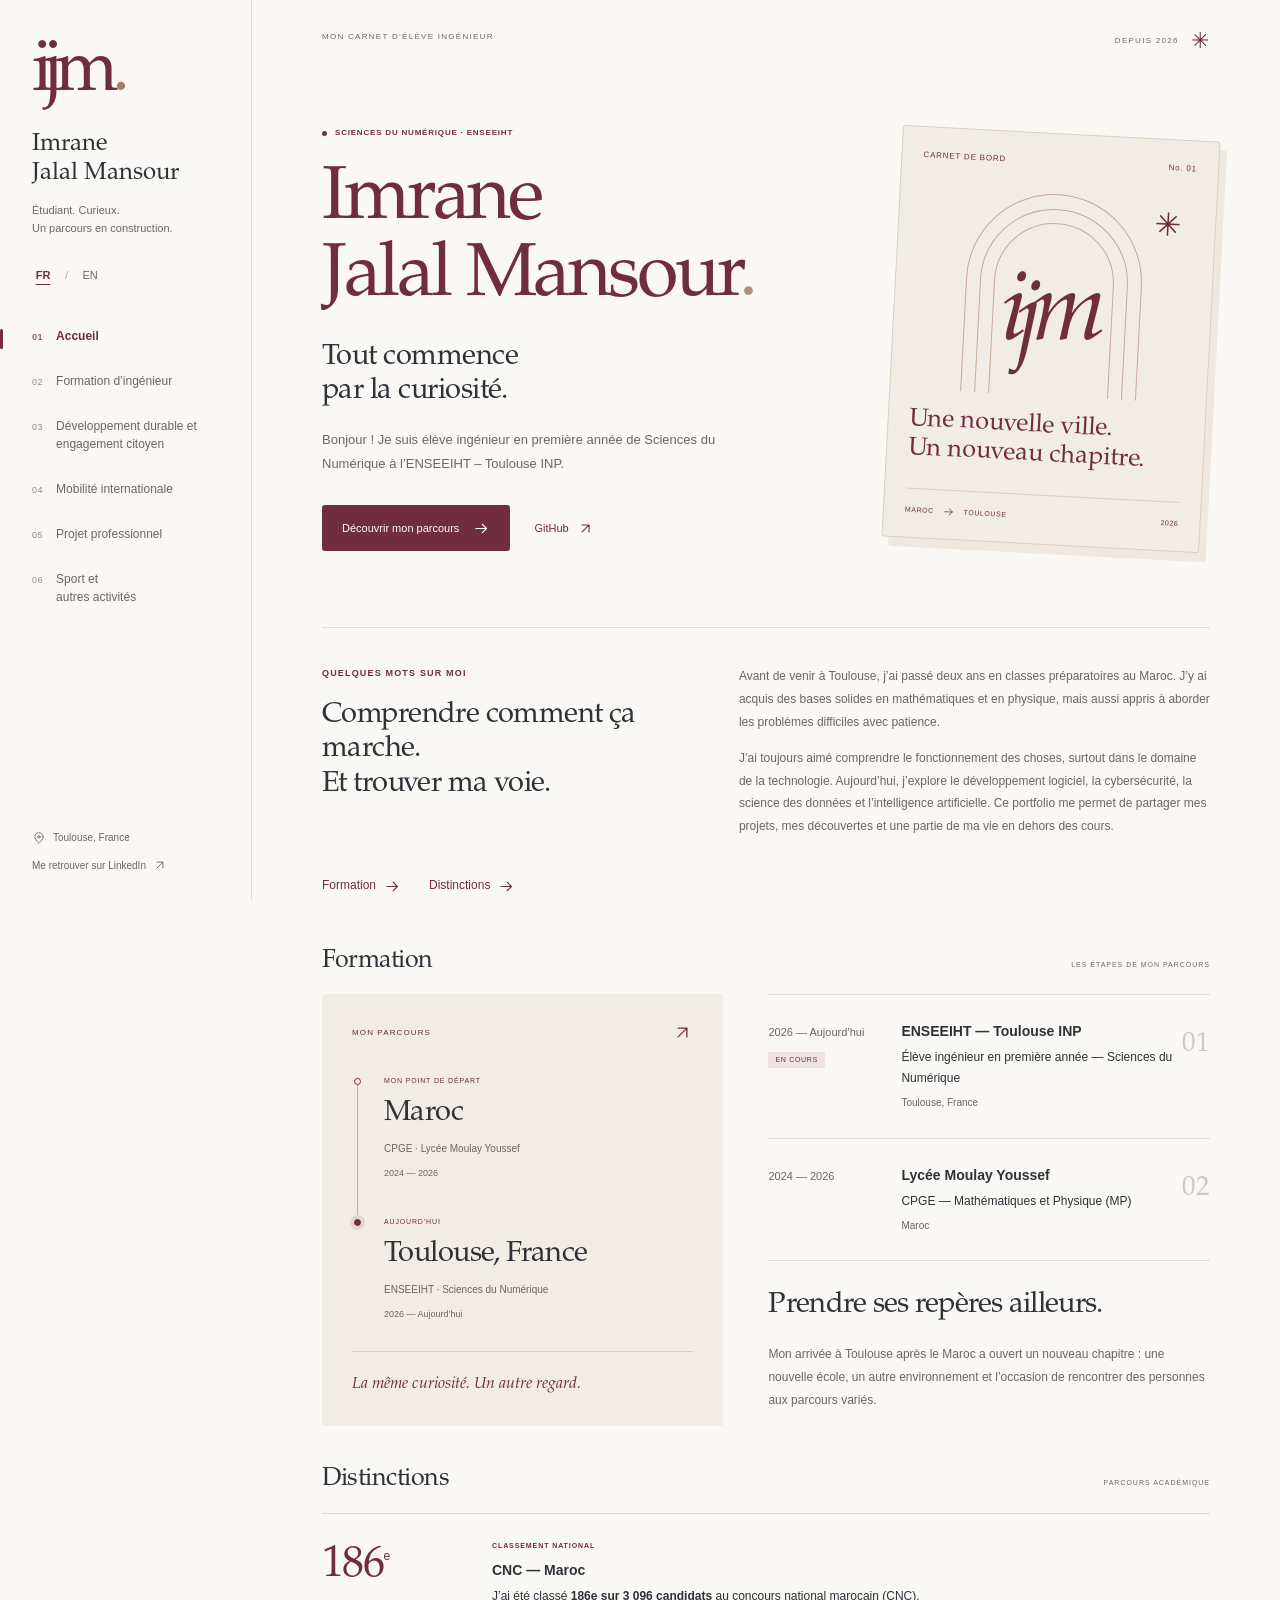
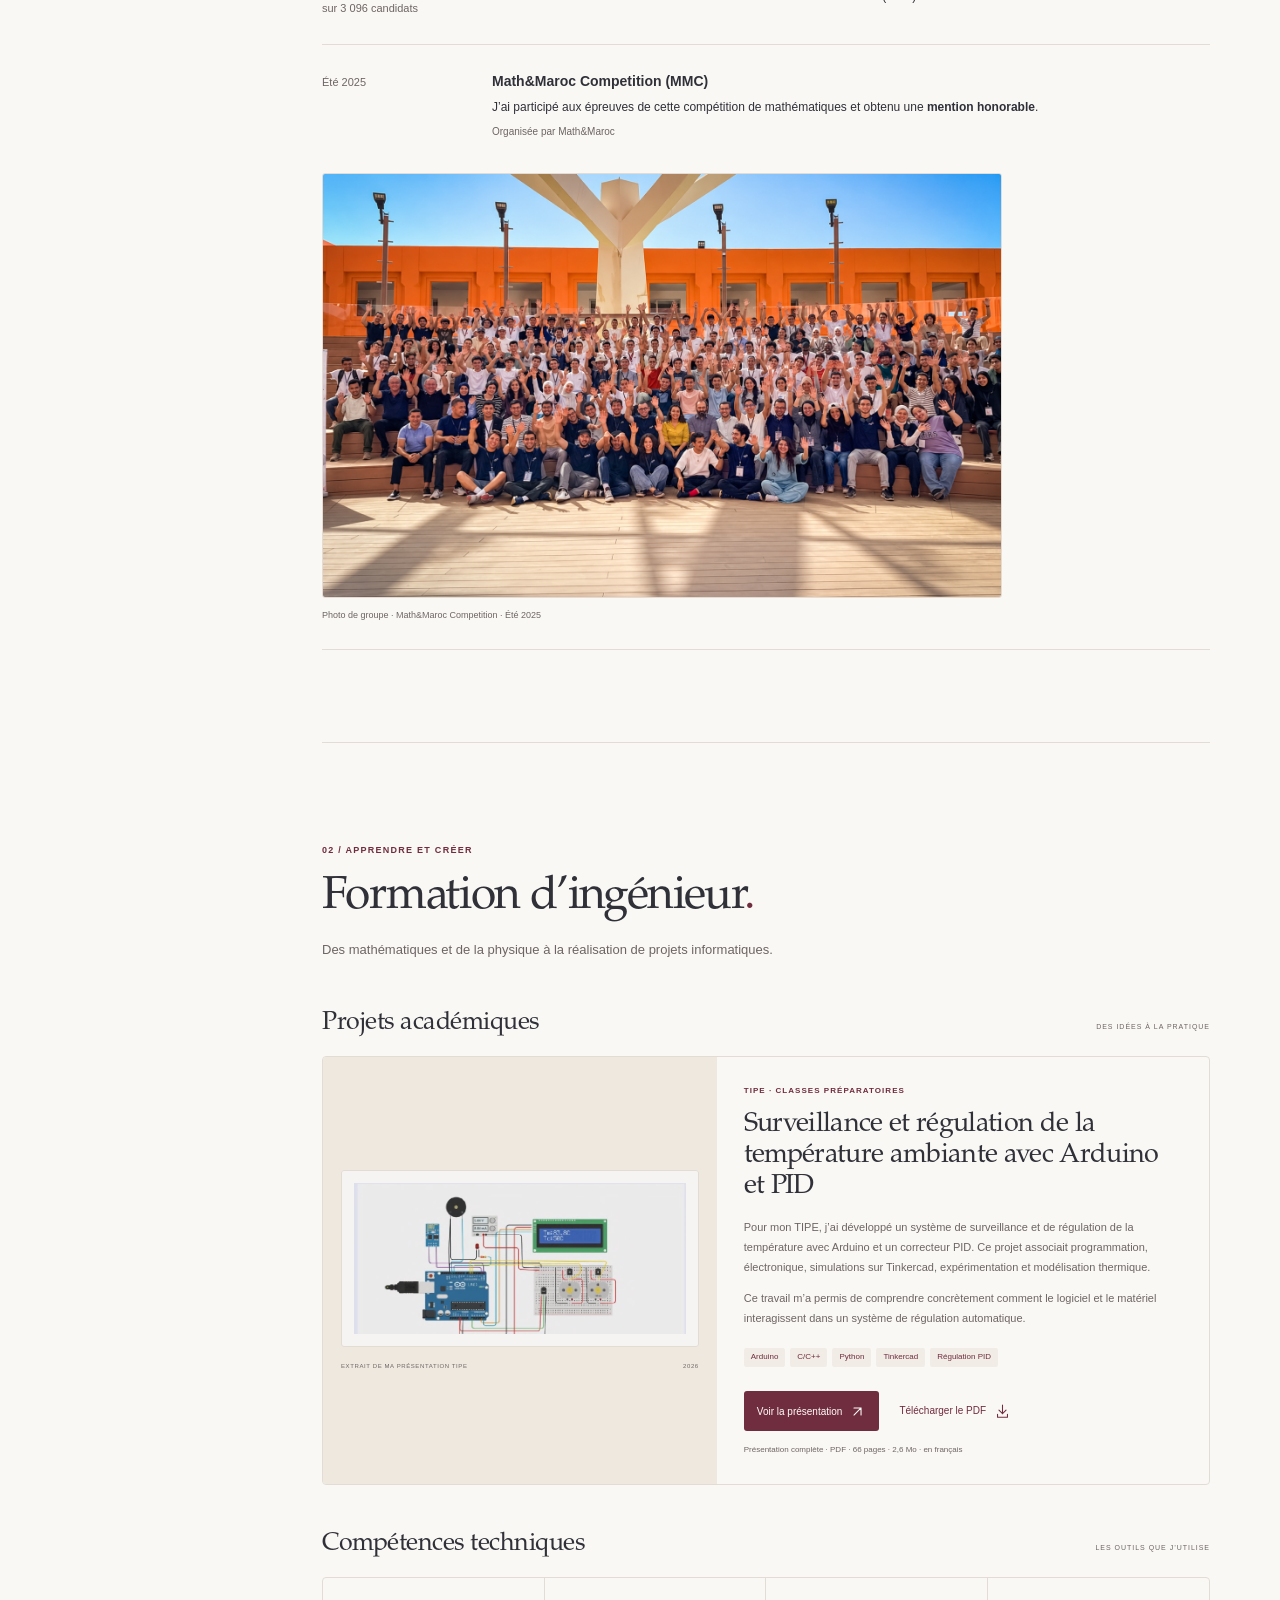
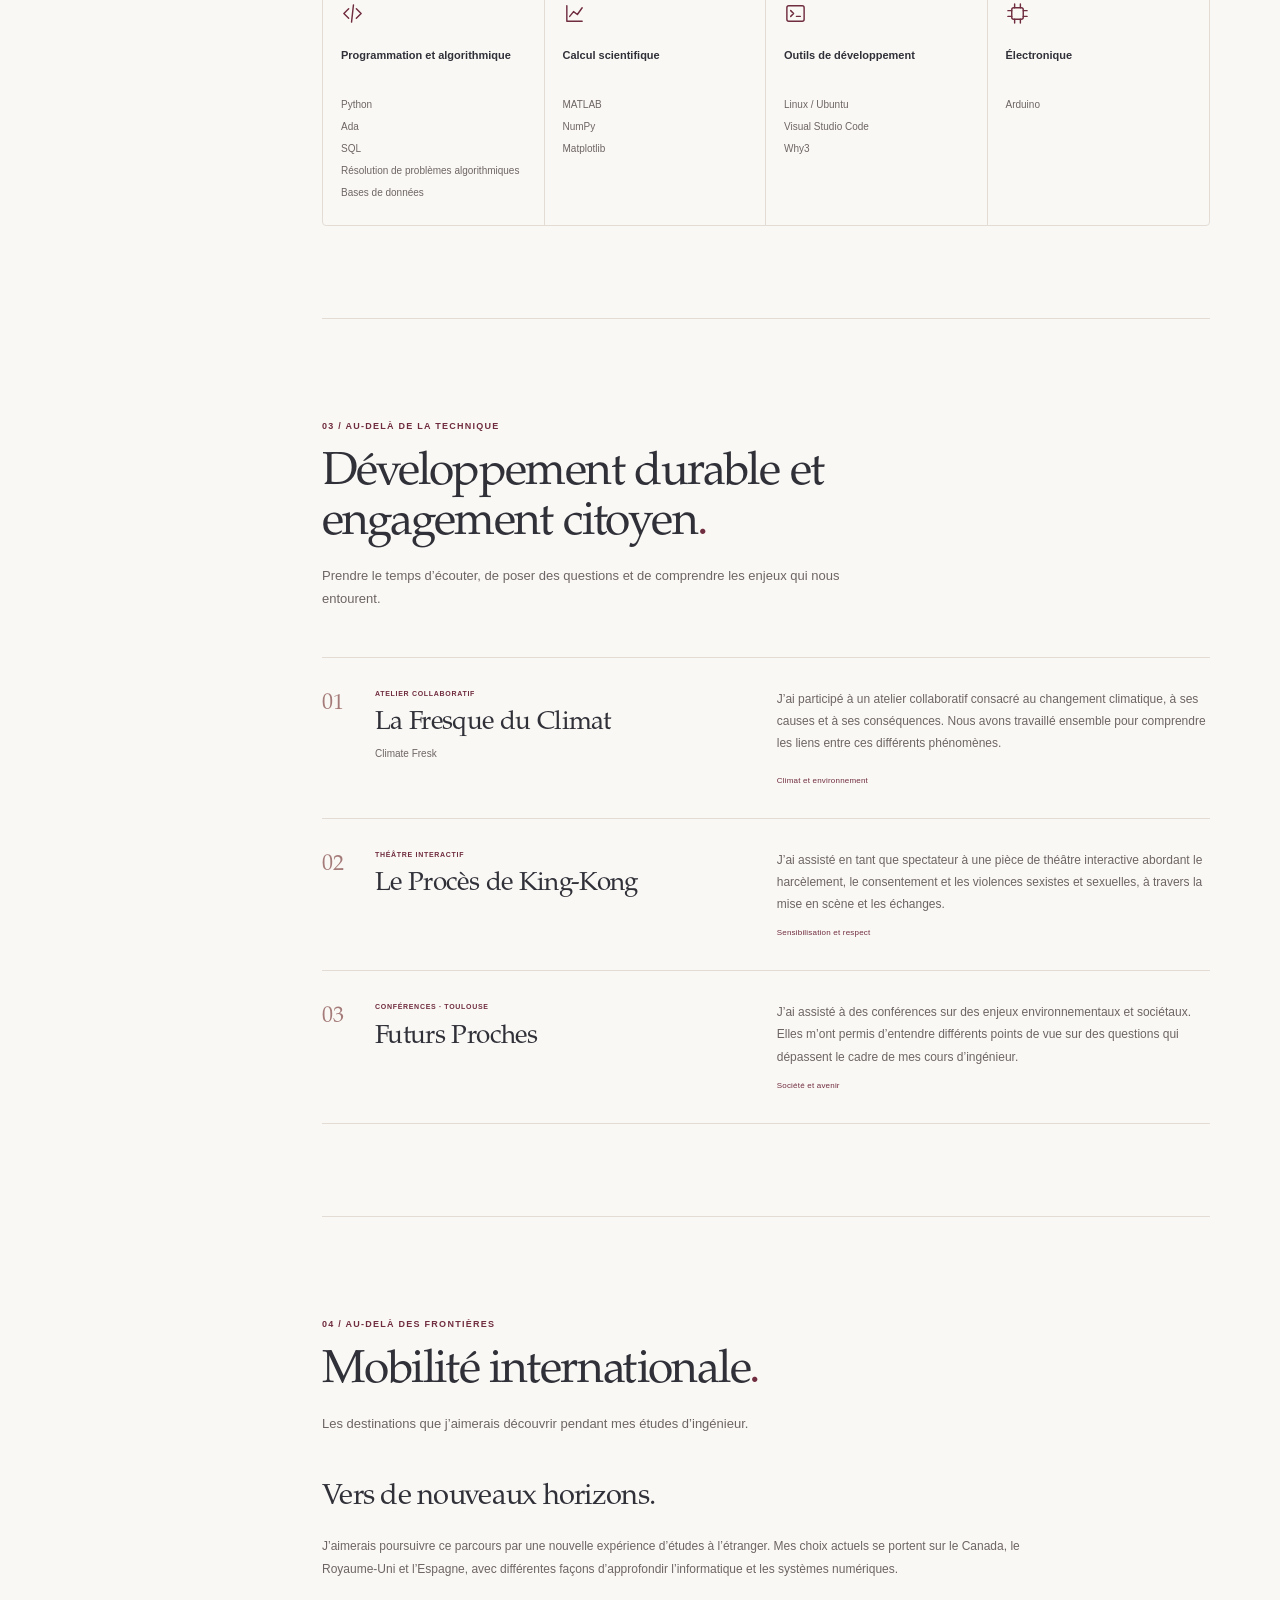
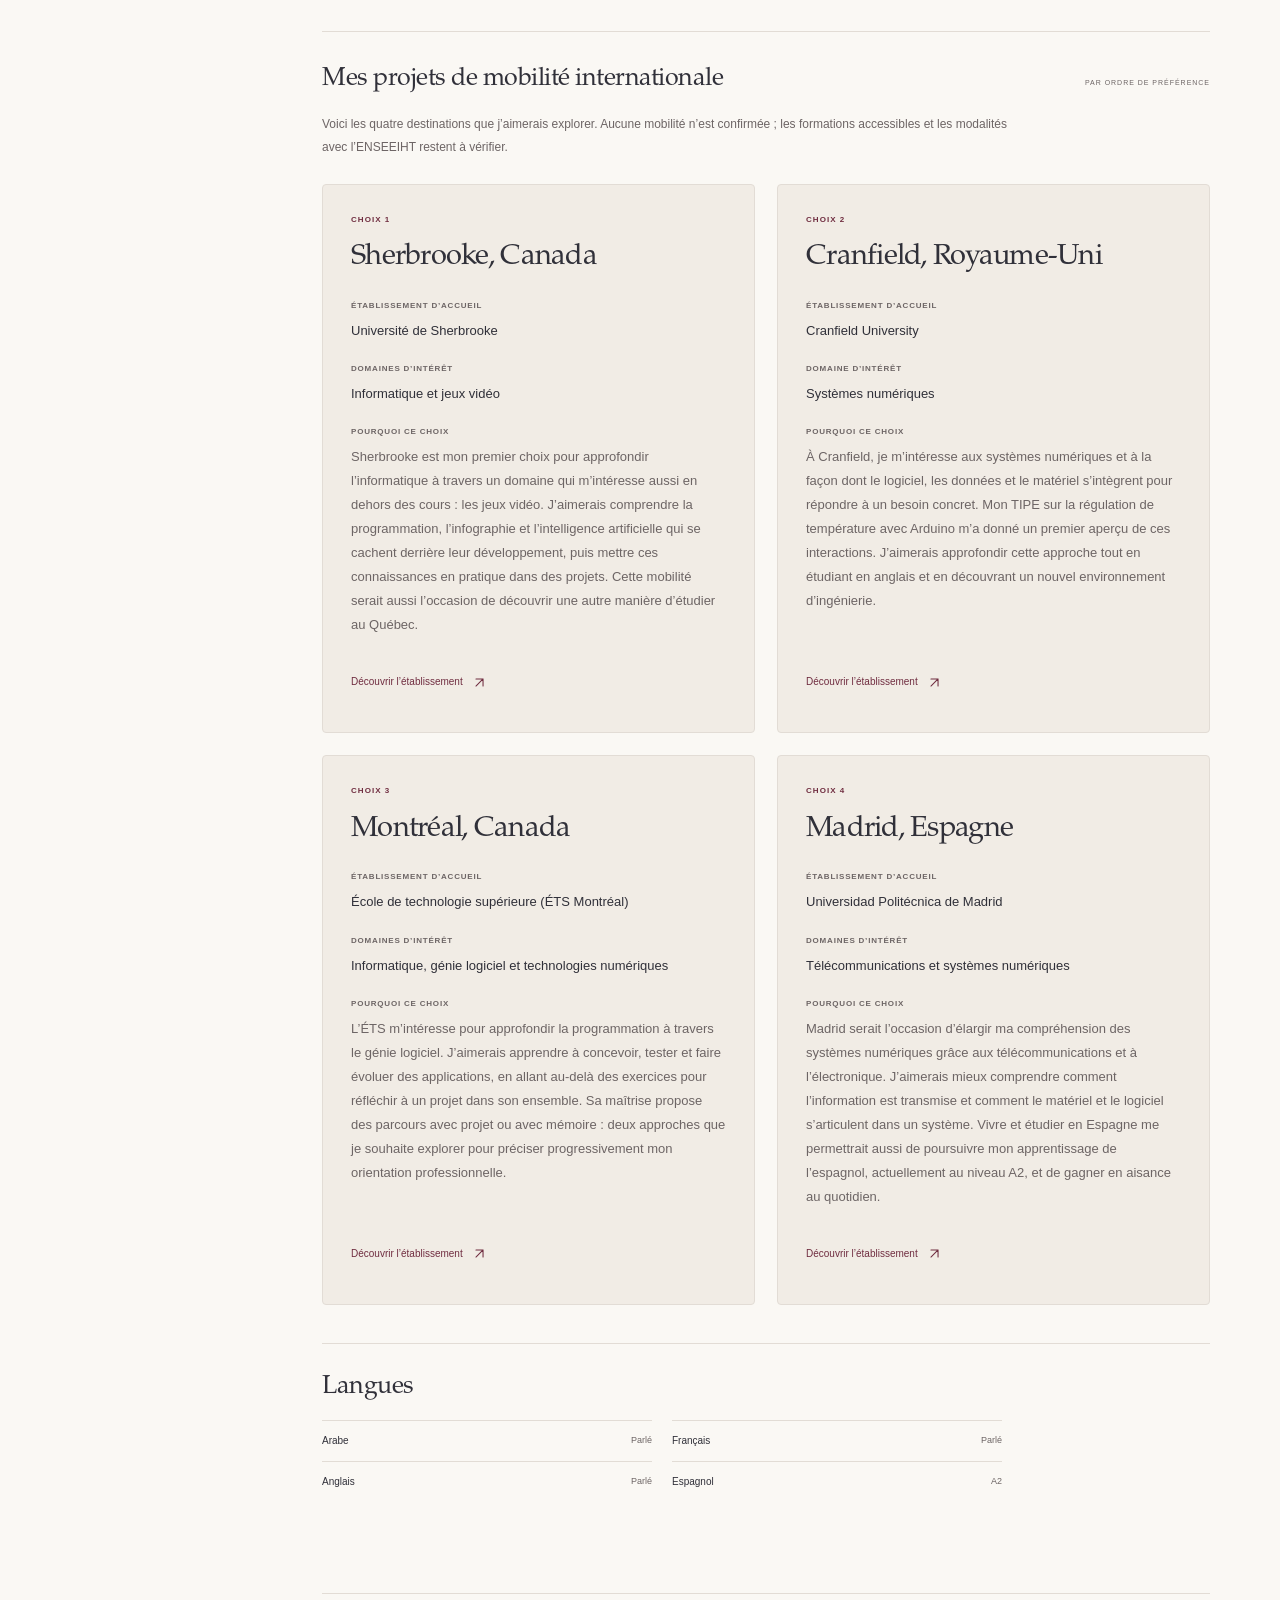
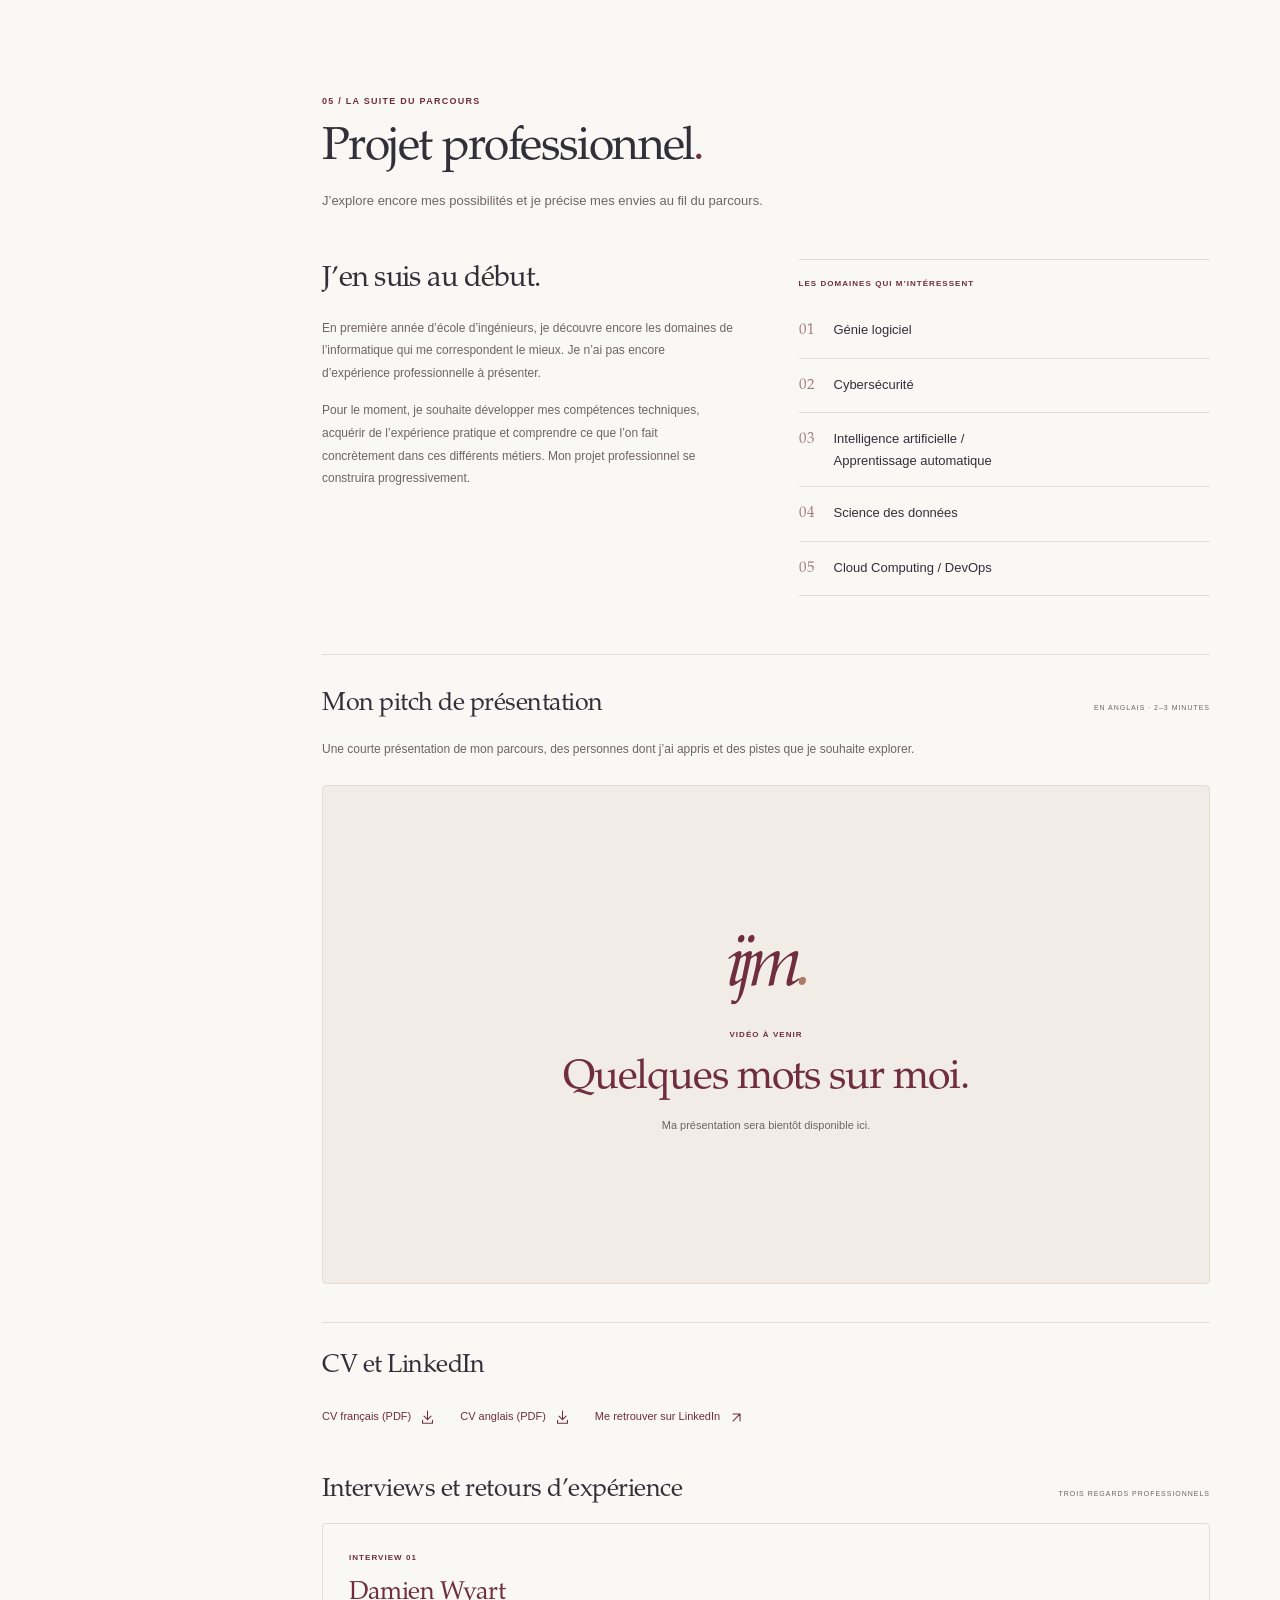
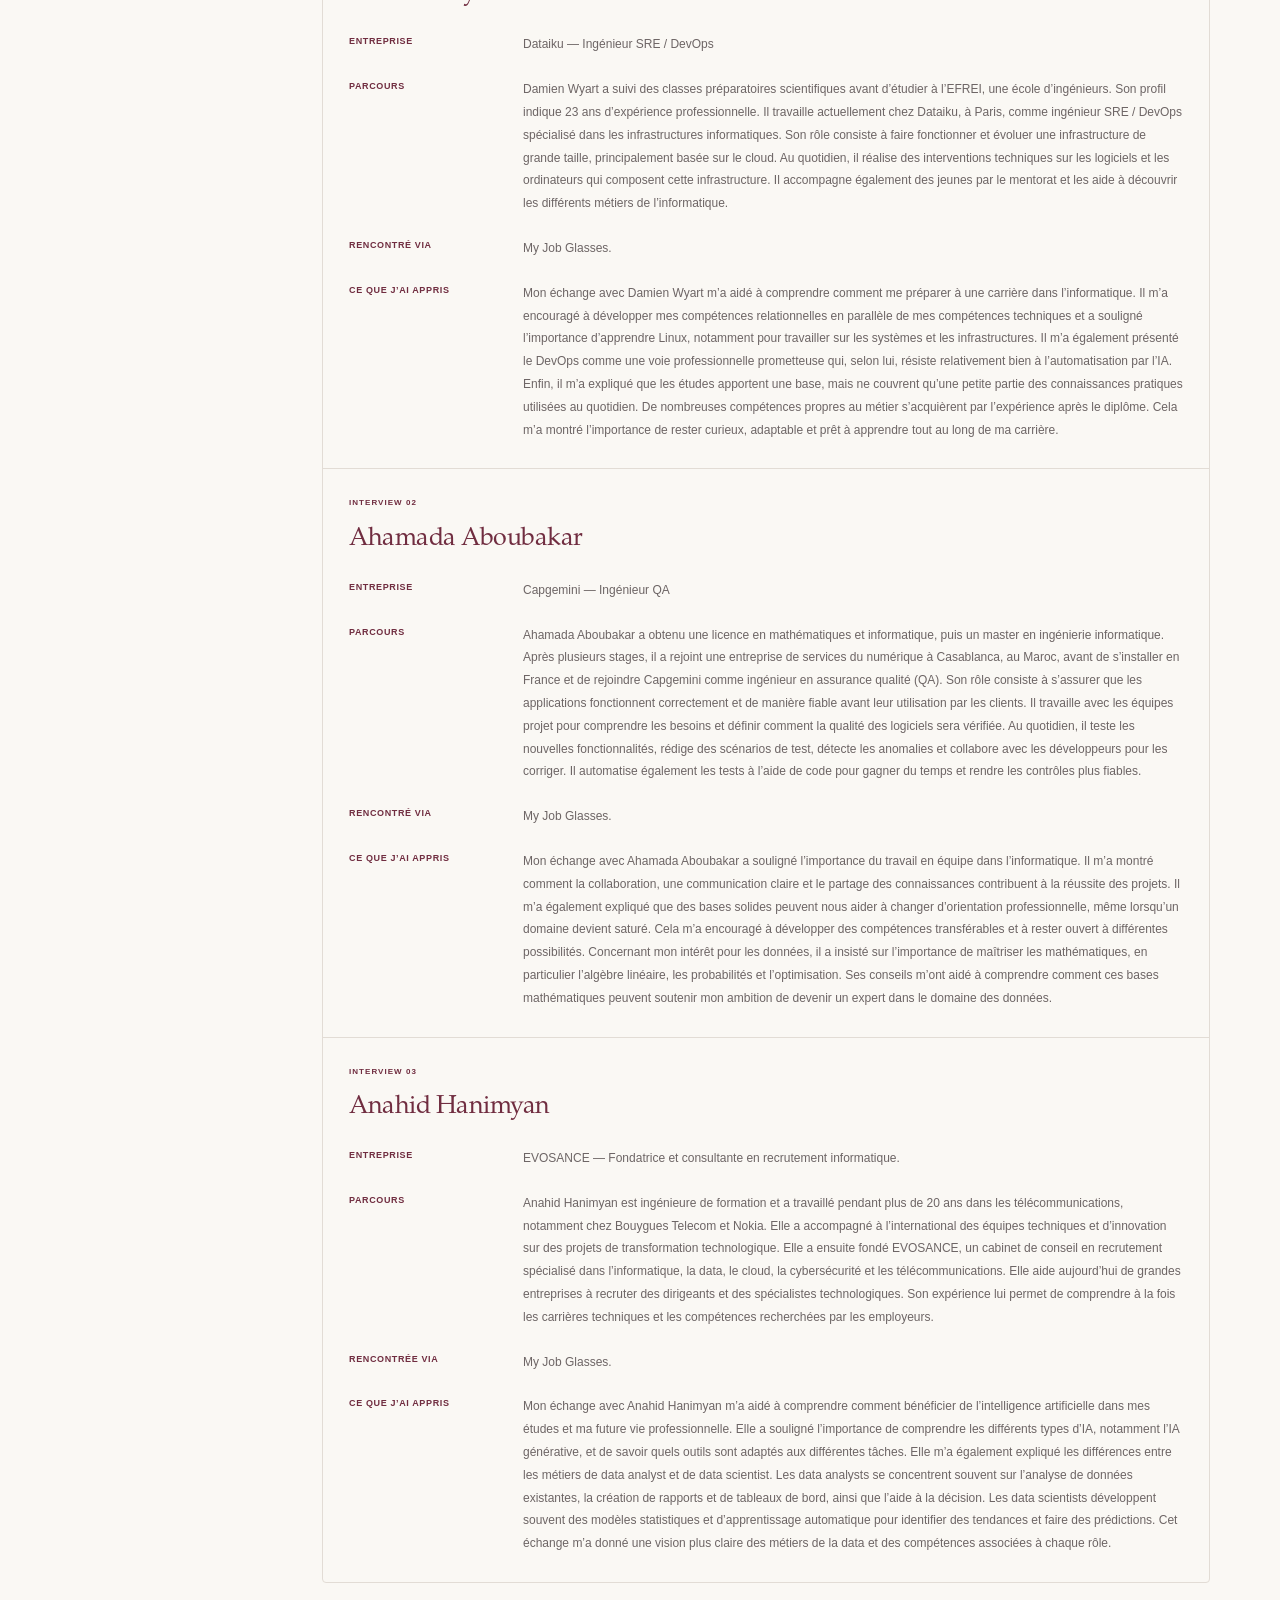
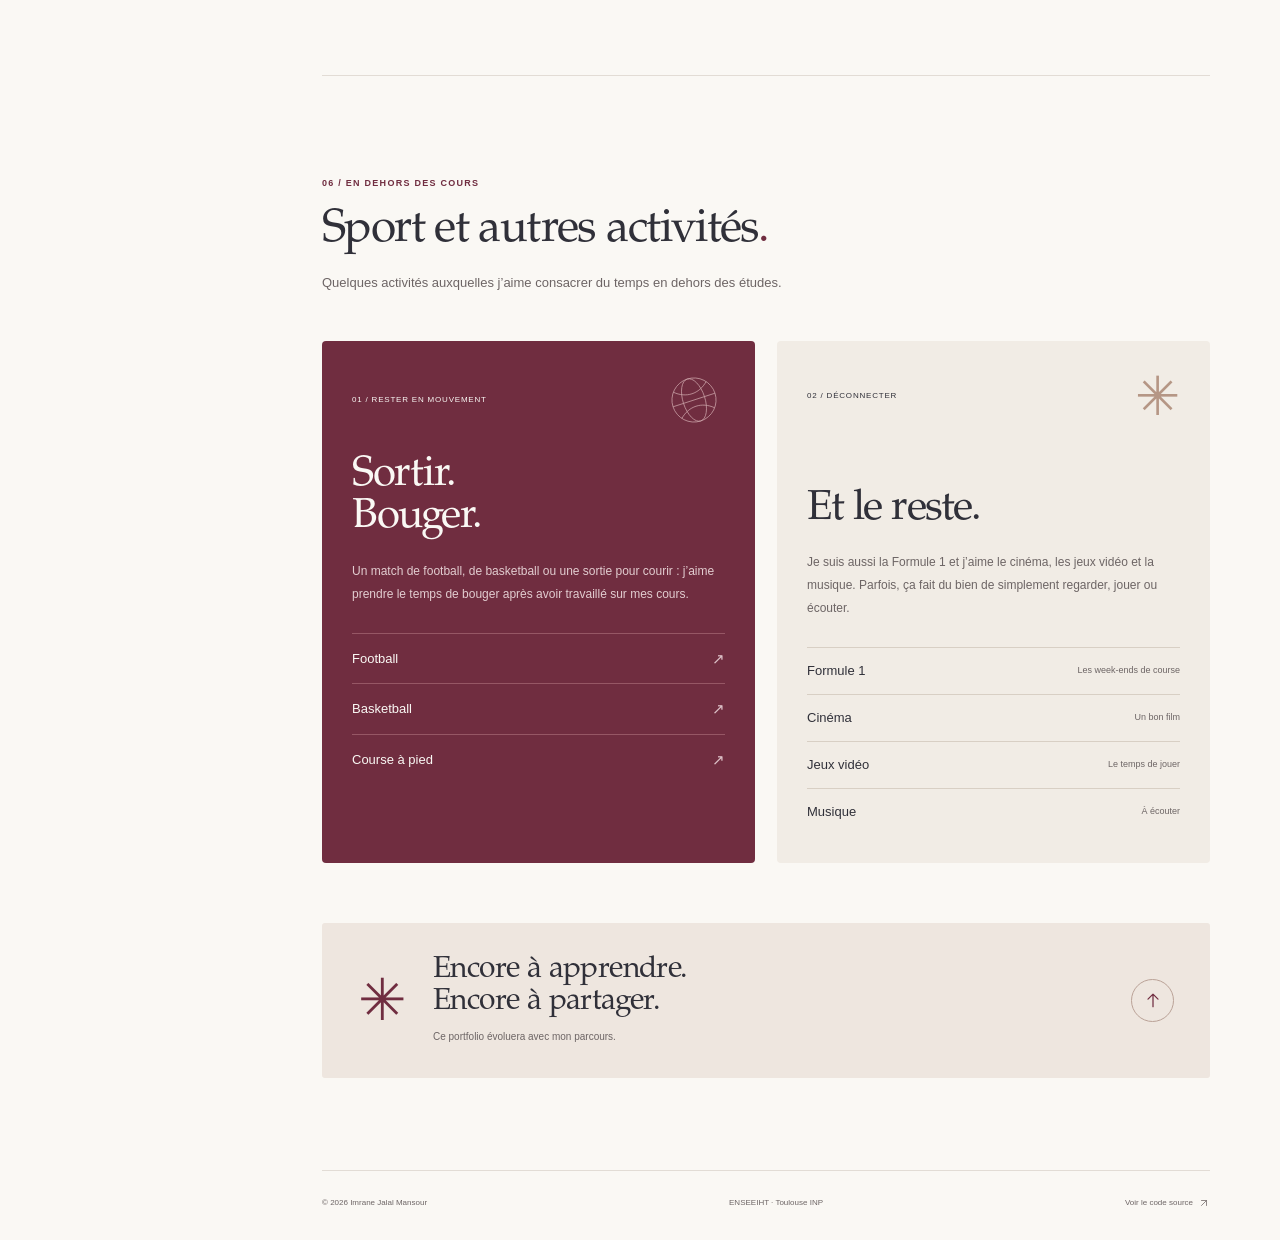
==== fr/index.html @ 7b220066 "Add Anahid Hanimyan interview and AI/data career takeaways" ====
<!doctype html>
<html lang="fr">
<head>
  <meta charset="utf-8">
  <meta name="viewport" content="width=device-width, initial-scale=1">
  <meta name="theme-color" content="#FAF8F4">
  <meta name="description" content="E-portfolio personnel d’Imrane Jalal Mansour, élève ingénieur en première année de Sciences du Numérique à l’ENSEEIHT – Toulouse INP. Projets, expériences et centres d’intérêt.">
  <meta property="og:type" content="website">
  <meta property="og:locale" content="fr_FR">
  <meta property="og:title" content="Imrane Jalal Mansour — Un parcours d’ingénieur">
  <meta property="og:description" content="Du Maroc à Toulouse. Mes projets, mes expériences et mes découvertes en Sciences du Numérique à l’ENSEEIHT.">
  <meta property="og:url" content="https://imranejalal.github.io/fr/">
  <meta property="og:image" content="https://imranejalal.github.io/assets/images/social-card.png">
  <meta property="og:image:alt" content="Imrane Jalal Mansour — Sciences du Numérique, ENSEEIHT – Toulouse INP">
  <meta name="twitter:card" content="summary_large_image">
  <link rel="canonical" href="https://imranejalal.github.io/fr/">
  <link rel="alternate" hreflang="en" href="https://imranejalal.github.io/">
  <link rel="alternate" hreflang="fr" href="https://imranejalal.github.io/fr/">
  <link rel="alternate" hreflang="x-default" href="https://imranejalal.github.io/">
  <link rel="icon" type="image/svg+xml" href="/assets/images/favicon.svg">
  <link rel="preload" href="/assets/fonts/editorial.woff" as="font" type="font/woff" crossorigin>
  <link rel="stylesheet" href="/assets/css/styles.css?v=20261028-damien">
  <script defer src="/assets/js/settings.js?v=20261027-pitch"></script>
  <script defer src="/assets/js/main.js?v=20261028-organization"></script>
  <title>Imrane Jalal Mansour — Un parcours d’ingénieur</title>
</head>
<body>
  <a class="skip-link" href="#main">Aller au contenu</a>
  <svg class="icon-library" xmlns="http://www.w3.org/2000/svg" aria-hidden="true">
    <symbol id="icon-arrow" viewBox="0 0 24 24"><path d="M4 12h15M13 6l6 6-6 6"/></symbol>
    <symbol id="icon-external" viewBox="0 0 24 24"><path d="M7 17 17 7M7 7h10v10"/></symbol>
    <symbol id="icon-download" viewBox="0 0 24 24"><path d="M12 3v12m-5-5 5 5 5-5M5 16v4h14v-4"/></symbol>
    <symbol id="icon-code" viewBox="0 0 24 24"><path d="m8 7-5 5 5 5m8-10 5 5-5 5m-3-14-2 18"/></symbol>
    <symbol id="icon-chart" viewBox="0 0 24 24"><path d="M4 4v16h16M7 15l4-5 4 3 5-7"/></symbol>
    <symbol id="icon-terminal" viewBox="0 0 24 24"><rect x="3" y="4" width="18" height="16" rx="2"/><path d="m7 9 3 3-3 3m6 0h4"/></symbol>
    <symbol id="icon-chip" viewBox="0 0 24 24"><rect x="6" y="6" width="12" height="12" rx="2"/><path d="M9 2v4m6-4v4M9 18v4m6-4v4M2 9h4m-4 6h4M18 9h4m-4 6h4"/></symbol>
    <symbol id="icon-location" viewBox="0 0 24 24"><path d="M19 10c0 5-7 11-7 11S5 15 5 10a7 7 0 1 1 14 0Z"/><circle cx="12" cy="10" r="2"/></symbol>
    <symbol id="icon-github" viewBox="0 0 24 24"><path d="M9 19c-4 1-4-2-6-2m12 5v-4a3.5 3.5 0 0 0-1-2.7c3.3-.4 6.7-1.6 6.7-7.3A5.7 5.7 0 0 0 19.2 4a5.3 5.3 0 0 0-.1-4S17.8-.4 15 1.5a14 14 0 0 0-7 0C5.2-.4 3.9 0 3.9 0a5.3 5.3 0 0 0-.1 4 5.7 5.7 0 0 0-1.5 4c0 5.7 3.4 6.9 6.7 7.3A3.5 3.5 0 0 0 8 18v4" transform="translate(1 2) scale(.9)"/></symbol>
  </svg>

  <header class="mobile-header">
    <a class="mobile-brand" href="#welcome" aria-label="Imrane Jalal Mansour, accueil">ijm<span>.</span></a>
    <span class="mobile-caption">UN PARCOURS D’INGÉNIEUR</span>
    <div class="language-switch" role="group" aria-label="Langue"><a href="/fr/" lang="fr" hreflang="fr" data-language="fr" aria-label="Français" aria-current="page">FR</a><span aria-hidden="true">/</span><a href="/" lang="en" hreflang="en" data-language="en" aria-label="English">EN</a></div>
    <button class="menu-toggle" type="button" aria-controls="site-menu" aria-expanded="false" hidden><span class="menu-label">Menu</span><span class="menu-lines" aria-hidden="true"></span></button>
  </header>
  <div class="menu-backdrop" hidden></div>

  <aside class="sidebar" id="site-menu" aria-label="Navigation du portfolio">
    <a class="brand" href="#welcome" aria-label="Imrane Jalal Mansour, accueil">ijm<span>.</span></a>
    <p class="sidebar-name">Imrane<br>Jalal Mansour</p>
    <p class="sidebar-caption">Étudiant. Curieux.<br>Un parcours en construction.</p>
    <div class="language-switch" role="group" aria-label="Langue"><a href="/fr/" lang="fr" hreflang="fr" data-language="fr" aria-label="Français" aria-current="page">FR</a><span aria-hidden="true">/</span><a href="/" lang="en" hreflang="en" data-language="en" aria-label="English">EN</a></div>
    <nav aria-label="Navigation principale">
      <a href="#welcome" class="nav-link active" aria-current="location"><span class="nav-number">01</span><span>Accueil</span></a>
      <a href="#engineering-courses" class="nav-link"><span class="nav-number">02</span><span>Formation d’ingénieur</span></a>
      <a href="#sustainability-civic-engagement" class="nav-link"><span class="nav-number">03</span><span>Développement durable et<br>engagement citoyen</span></a>
      <a href="#international-mobility" class="nav-link"><span class="nav-number">04</span><span>Mobilité internationale</span></a>
      <a href="#career-development" class="nav-link"><span class="nav-number">05</span><span>Projet professionnel</span></a>
      <a href="#sport-other-activities" class="nav-link"><span class="nav-number">06</span><span>Sport et<br>autres activités</span></a>
    </nav>
    <div class="sidebar-bottom">
      <span class="location"><svg class="icon" aria-hidden="true"><use href="#icon-location"/></svg>Toulouse, France</span>
      <a href="https://www.linkedin.com/in/imrane-jalal-mansour-01a728328/" target="_blank" rel="noopener noreferrer">Me retrouver sur LinkedIn<svg class="icon" aria-hidden="true"><use href="#icon-external"/></svg><span class="sr-only"> (s’ouvre dans un nouvel onglet)</span></a>
    </div>
  </aside>

  <main id="main" tabindex="-1">
    <section class="welcome section" id="welcome" aria-labelledby="welcome-title">
      <div class="topline"><span>MON CARNET D’ÉLÈVE INGÉNIEUR</span><span>DEPUIS 2026 <span class="tiny-star" aria-hidden="true">✳</span></span></div>
      <div class="hero">
        <div class="hero-copy">
          <p class="eyebrow"><span class="status-dot" aria-hidden="true"></span>SCIENCES DU NUMÉRIQUE · ENSEEIHT</p>
          <h1 id="welcome-title">Imrane<br>Jalal Mansour<span class="name-period">.</span></h1>
          <p class="hero-tagline">Tout commence <br>par la curiosité.</p>
          <p class="hero-intro">Bonjour ! Je suis élève ingénieur en première année de Sciences du Numérique à l’ENSEEIHT – Toulouse INP.</p>
          <div class="hero-actions"><a class="button button-primary" href="#education">Découvrir mon parcours<svg class="icon" aria-hidden="true"><use href="#icon-arrow"/></svg></a><a class="text-link" href="https://github.com/imranejalal" target="_blank" rel="noopener noreferrer">GitHub<svg class="icon" aria-hidden="true"><use href="#icon-external"/></svg><span class="sr-only"> (s’ouvre dans un nouvel onglet)</span></a></div>
        </div>
        <div class="journal-cover" aria-label="Du Maroc à Toulouse, un nouveau chapitre en école d’ingénieurs">
          <div class="cover-top"><span>CARNET DE BORD</span><span>No. 01</span></div>
          <div class="cover-art" aria-hidden="true"><div class="arch arch-one"></div><div class="arch arch-two"></div><div class="arch arch-three"></div><span class="cover-monogram">i<span>j</span>m</span><span class="cover-star">✳</span></div>
          <p class="cover-title">Une nouvelle ville. <br>Un nouveau chapitre.</p>
          <div class="cover-bottom"><span>MAROC <svg class="icon" aria-hidden="true"><use href="#icon-arrow"/></svg> TOULOUSE</span><span>2026</span></div>
        </div>
      </div>
      <div class="welcome-story">
        <div><p class="eyebrow">QUELQUES MOTS SUR MOI</p><h2>Comprendre comment ça marche.<br>Et trouver ma voie.</h2></div>
        <div class="story-copy"><p>Avant de venir à Toulouse, j’ai passé deux ans en classes préparatoires au Maroc. J’y ai acquis des bases solides en mathématiques et en physique, mais aussi appris à aborder les problèmes difficiles avec patience.</p><p>J’ai toujours aimé comprendre le fonctionnement des choses, surtout dans le domaine de la technologie. Aujourd’hui, j’explore le développement logiciel, la cybersécurité, la science des données et l’intelligence artificielle. Ce portfolio me permet de partager mes projets, mes découvertes et une partie de ma vie en dehors des cours.</p></div>
      </div>
      <nav class="welcome-chapters" aria-label="Dans cet accueil"><a class="text-link" href="#education">Formation<svg class="icon" aria-hidden="true"><use href="#icon-arrow"/></svg></a><a class="text-link" href="#academic-achievements">Distinctions<svg class="icon" aria-hidden="true"><use href="#icon-arrow"/></svg></a></nav>
      <div class="welcome-education" id="education" aria-labelledby="education-title">
      <div class="subsection-heading"><h3 id="education-title">Formation</h3><span>LES ÉTAPES DE MON PARCOURS</span></div>
      <div class="welcome-journey mobility-layout" id="my-journey" role="group" aria-label="Mon parcours, des classes préparatoires à l’école d’ingénieurs">
        <div class="journey-panel"><div class="journey-top"><span>MON PARCOURS</span><svg class="icon" aria-hidden="true"><use href="#icon-external"/></svg></div><div class="journey-stops"><div class="journey-stop"><span class="stop-dot" aria-hidden="true"></span><p class="stop-label">MON POINT DE DÉPART</p><h3>Maroc</h3><p>CPGE · Lycée Moulay Youssef</p><span>2024 — 2026</span></div><div class="journey-stop"><span class="stop-dot filled" aria-hidden="true"></span><p class="stop-label">AUJOURD’HUI</p><h3>Toulouse, France</h3><p>ENSEEIHT · Sciences du Numérique</p><span>2026 — Aujourd’hui</span></div></div><p class="journey-footnote">La même curiosité. Un autre regard.</p></div>
        <div class="welcome-education-detail">
      <div class="education-list">
        <article class="education-item"><div class="education-date">2026 — Aujourd’hui<span class="current-label">EN COURS</span></div><div><h4>ENSEEIHT — Toulouse INP</h4><p>Élève ingénieur en première année — Sciences du Numérique</p><span class="education-place">Toulouse, France</span></div><span class="education-mark" aria-hidden="true">01</span></article>
        <article class="education-item"><div class="education-date">2024 — 2026</div><div><h4>Lycée Moulay Youssef</h4><p>CPGE — Mathématiques et Physique (MP)</p><span class="education-place">Maroc</span></div><span class="education-mark" aria-hidden="true">02</span></article>
      </div>
        <div class="mobility-copy journey-reflection"><h3>Prendre ses repères ailleurs.</h3><p>Mon arrivée à Toulouse après le Maroc a ouvert un nouveau chapitre : une nouvelle école, un autre environnement et l’occasion de rencontrer des personnes aux parcours variés.</p></div>
        </div>
      </div>
      </div>
      <div class="welcome-achievements" id="academic-achievements" aria-labelledby="achievements-title">
        <div class="subsection-heading"><h3 id="achievements-title">Distinctions</h3><span>PARCOURS ACADÉMIQUE</span></div>
        <div class="education-list">
          <article class="education-item cnc-achievement">
            <div class="education-date"><span class="ranking-number">186<sup>e</sup></span><span>sur 3 096 candidats</span></div>
            <div><p class="eyebrow">CLASSEMENT NATIONAL</p><h4>CNC — Maroc</h4><p>J’ai été classé <strong>186e sur 3 096 candidats</strong> au concours national marocain (CNC).</p></div>
          </article>
          <div class="mmc-entry">
          <article class="education-item">
            <div class="education-date"><time datetime="2025">Été 2025</time></div>
            <div><h4>Math&amp;Maroc Competition (MMC)</h4><p>J’ai participé aux épreuves de cette compétition de mathématiques et obtenu une <strong>mention honorable</strong>.</p><span class="education-place">Organisée par Math&amp;Maroc</span></div>
          </article>
        <div class="competition-gallery" aria-label="Photo de groupe de la MMC">
          <figure class="competition-photo">
            <div class="competition-photo-frame">
              <img data-competition-photo="/assets/images/mmc/mmc%20groupe.png" alt="Photo de groupe à la Math&amp;Maroc Competition" width="1553" height="1013" loading="eager" decoding="async" hidden>
              <div class="competition-photo-placeholder"><span aria-hidden="true">01</span><p>Photo à venir</p></div>
            </div>
            <figcaption>Photo de groupe · Math&amp;Maroc Competition · Été 2025</figcaption>
          </figure>
        </div>
          </div>
        </div>
      </div>
    </section>

    <section class="section" id="engineering-courses" aria-labelledby="engineering-title">
      <div class="section-heading"><span class="chapter">02 / APPRENDRE ET CRÉER</span><h2 id="engineering-title">Formation d’ingénieur<span>.</span></h2><p>Des mathématiques et de la physique à la réalisation de projets informatiques.</p></div>
      <div class="subsection-heading projects-heading"><h3>Projets académiques</h3><span>DES IDÉES À LA PRATIQUE</span></div>
      <article class="project-card">
        <div class="project-visual"><div class="project-image-wrap"><img src="/assets/images/tipe-circuit.webp" alt="Arduino Uno relié à un capteur de température, un écran LCD, une alarme et des moteurs de refroidissement dans ma simulation Tinkercad." width="740" height="337" loading="lazy" decoding="async"></div><div class="project-caption"><span>EXTRAIT DE MA PRÉSENTATION TIPE</span><span>2026</span></div></div>
        <div class="project-copy"><p class="eyebrow">TIPE · CLASSES PRÉPARATOIRES</p><h4>Surveillance et régulation de la température ambiante avec Arduino et PID</h4><p>Pour mon TIPE, j’ai développé un système de surveillance et de régulation de la température avec Arduino et un correcteur PID. Ce projet associait programmation, électronique, simulations sur Tinkercad, expérimentation et modélisation thermique.</p><p>Ce travail m’a permis de comprendre concrètement comment le logiciel et le matériel interagissent dans un système de régulation automatique.</p><ul class="tags" aria-label="Technologies du projet"><li>Arduino</li><li>C/C++</li><li>Python</li><li>Tinkercad</li><li>Régulation PID</li></ul><div class="project-actions"><a class="button button-primary" href="/assets/pdf/TIPE_Imrane_Jalal_Mansour_2026.pdf" target="_blank" rel="noopener noreferrer">Voir la présentation<svg class="icon" aria-hidden="true"><use href="#icon-external"/></svg><span class="sr-only"> (PDF, s’ouvre dans un nouvel onglet)</span></a><a class="text-link" href="/assets/pdf/TIPE_Imrane_Jalal_Mansour_2026.pdf" download="TIPE_Imrane_Jalal_Mansour_2026.pdf">Télécharger le PDF<svg class="icon" aria-hidden="true"><use href="#icon-download"/></svg></a></div><p class="file-note">Présentation complète · PDF · 66 pages · 2,6 Mo · en français</p></div>
      </article>
      <div class="subsection-heading skills-heading"><h3>Compétences techniques</h3><span>LES OUTILS QUE J’UTILISE</span></div>
      <div class="skills-grid">
        <article class="skill-group"><svg class="icon skill-icon" aria-hidden="true"><use href="#icon-code"/></svg><h4>Programmation et algorithmique</h4><ul class="skill-list"><li>Python</li><li>Ada</li><li>SQL</li><li>Résolution de problèmes algorithmiques</li><li>Bases de données</li></ul></article>
        <article class="skill-group"><svg class="icon skill-icon" aria-hidden="true"><use href="#icon-chart"/></svg><h4>Calcul scientifique</h4><ul class="skill-list"><li>MATLAB</li><li>NumPy</li><li>Matplotlib</li></ul></article>
        <article class="skill-group"><svg class="icon skill-icon" aria-hidden="true"><use href="#icon-terminal"/></svg><h4>Outils de développement</h4><ul class="skill-list"><li>Linux / Ubuntu</li><li>Visual Studio Code</li><li>Why3</li></ul></article>
        <article class="skill-group"><svg class="icon skill-icon" aria-hidden="true"><use href="#icon-chip"/></svg><h4>Électronique</h4><ul class="skill-list"><li>Arduino</li></ul></article>
      </div>
    </section>

    <section class="section engagement-section" id="sustainability-civic-engagement" aria-labelledby="engagement-title">
      <div class="section-heading"><span class="chapter">03 / AU-DELÀ DE LA TECHNIQUE</span><h2 id="engagement-title">Développement durable et<br>engagement citoyen<span>.</span></h2><p>Prendre le temps d’écouter, de poser des questions et de comprendre les enjeux qui nous entourent.</p></div>
      <div class="engagement-list">
        <article class="engagement-item"><span class="engagement-number" aria-hidden="true">01</span><div class="engagement-title"><p class="eyebrow">ATELIER COLLABORATIF</p><h3>La Fresque du Climat</h3><p class="original-title" lang="en">Climate Fresk</p></div><p class="engagement-description">J’ai participé à un atelier collaboratif consacré au changement climatique, à ses causes et à ses conséquences. Nous avons travaillé ensemble pour comprendre les liens entre ces différents phénomènes.</p><span class="engagement-topic">Climat et environnement</span></article>
        <article class="engagement-item"><span class="engagement-number" aria-hidden="true">02</span><div class="engagement-title"><p class="eyebrow">THÉÂTRE INTERACTIF</p><h3>Le Procès de King-Kong</h3></div><p class="engagement-description">J’ai assisté en tant que spectateur à une pièce de théâtre interactive abordant le harcèlement, le consentement et les violences sexistes et sexuelles, à travers la mise en scène et les échanges.</p><span class="engagement-topic">Sensibilisation et respect</span></article>
        <article class="engagement-item"><span class="engagement-number" aria-hidden="true">03</span><div class="engagement-title"><p class="eyebrow">CONFÉRENCES · TOULOUSE</p><h3>Futurs Proches</h3></div><p class="engagement-description">J’ai assisté à des conférences sur des enjeux environnementaux et sociétaux. Elles m’ont permis d’entendre différents points de vue sur des questions qui dépassent le cadre de mes cours d’ingénieur.</p><span class="engagement-topic">Société et avenir</span></article>
      </div>
    </section>

    <section class="section mobility-section" id="international-mobility" aria-labelledby="mobility-title">
      <div class="section-heading"><span class="chapter">04 / AU-DELÀ DES FRONTIÈRES</span><h2 id="mobility-title">Mobilité internationale<span>.</span></h2><p>Les destinations que j’aimerais découvrir pendant mes études d’ingénieur.</p></div>
      <div class="mobility-intro">
        <div class="mobility-copy"><h3>Vers de nouveaux horizons.</h3><p>J’aimerais poursuivre ce parcours par une nouvelle expérience d’études à l’étranger. Mes choix actuels se portent sur le Canada, le Royaume-Uni et l’Espagne, avec différentes façons d’approfondir l’informatique et les systèmes numériques.</p></div>
      </div>
      <div class="mobility-plans" aria-labelledby="mobility-plans-title">
        <div class="subsection-heading"><h3 id="mobility-plans-title">Mes projets de mobilité internationale</h3><span>PAR ORDRE DE PRÉFÉRENCE</span></div>
        <p class="mobility-plans-intro">Voici les quatre destinations que j’aimerais explorer. Aucune mobilité n’est confirmée ; les formations accessibles et les modalités avec l’ENSEEIHT restent à vérifier.</p>
        <ol class="mobility-plans-grid" role="list">
          <li>
            <article class="mobility-plan" aria-labelledby="mobility-choice-1">
              <p class="eyebrow">CHOIX 1</p>
              <h4 id="mobility-choice-1">Sherbrooke, Canada</h4>
              <dl class="mobility-plan-details">
                <div><dt>Établissement d’accueil</dt><dd>Université de Sherbrooke</dd></div>
                <div><dt>Domaines d’intérêt</dt><dd>Informatique et jeux vidéo</dd></div>
                <div><dt>Pourquoi ce choix</dt><dd>Sherbrooke est mon premier choix pour approfondir l’informatique à travers un domaine qui m’intéresse aussi en dehors des cours : les jeux vidéo. J’aimerais comprendre la programmation, l’infographie et l’intelligence artificielle qui se cachent derrière leur développement, puis mettre ces connaissances en pratique dans des projets. Cette mobilité serait aussi l’occasion de découvrir une autre manière d’étudier au Québec.</dd></div>
              </dl>
              <a class="text-link" href="https://www.usherbrooke.ca/informatique/nos-programmes/2e-cycle/maitrise-en-informatique" target="_blank" rel="noopener noreferrer">Découvrir l’établissement<svg class="icon" aria-hidden="true"><use href="#icon-external"/></svg><span class="sr-only"> (s’ouvre dans un nouvel onglet)</span></a>
            </article>
          </li>
          <li>
            <article class="mobility-plan" aria-labelledby="mobility-choice-2">
              <p class="eyebrow">CHOIX 2</p>
              <h4 id="mobility-choice-2">Cranfield, Royaume-Uni</h4>
              <dl class="mobility-plan-details">
                <div><dt>Établissement d’accueil</dt><dd>Cranfield University</dd></div>
                <div><dt>Domaine d’intérêt</dt><dd>Systèmes numériques</dd></div>
                <div><dt>Pourquoi ce choix</dt><dd>À Cranfield, je m’intéresse aux systèmes numériques et à la façon dont le logiciel, les données et le matériel s’intègrent pour répondre à un besoin concret. Mon TIPE sur la régulation de température avec Arduino m’a donné un premier aperçu de ces interactions. J’aimerais approfondir cette approche tout en étudiant en anglais et en découvrant un nouvel environnement d’ingénierie.</dd></div>
              </dl>
              <a class="text-link" href="https://www.cranfield.ac.uk/" target="_blank" rel="noopener noreferrer">Découvrir l’établissement<svg class="icon" aria-hidden="true"><use href="#icon-external"/></svg><span class="sr-only"> (s’ouvre dans un nouvel onglet)</span></a>
            </article>
          </li>
          <li>
            <article class="mobility-plan" aria-labelledby="mobility-choice-3">
              <p class="eyebrow">CHOIX 3</p>
              <h4 id="mobility-choice-3">Montréal, Canada</h4>
              <dl class="mobility-plan-details">
                <div><dt>Établissement d’accueil</dt><dd>École de technologie supérieure (ÉTS Montréal)</dd></div>
                <div><dt>Domaines d’intérêt</dt><dd>Informatique, génie logiciel et technologies numériques</dd></div>
                <div><dt>Pourquoi ce choix</dt><dd>L’ÉTS m’intéresse pour approfondir la programmation à travers le génie logiciel. J’aimerais apprendre à concevoir, tester et faire évoluer des applications, en allant au-delà des exercices pour réfléchir à un projet dans son ensemble. Sa maîtrise propose des parcours avec projet ou avec mémoire : deux approches que je souhaite explorer pour préciser progressivement mon orientation professionnelle.</dd></div>
              </dl>
              <a class="text-link" href="https://www.etsmtl.ca/programmes-formations/maitrise-genie-logiciel" target="_blank" rel="noopener noreferrer">Découvrir l’établissement<svg class="icon" aria-hidden="true"><use href="#icon-external"/></svg><span class="sr-only"> (s’ouvre dans un nouvel onglet)</span></a>
            </article>
          </li>
          <li>
            <article class="mobility-plan" aria-labelledby="mobility-choice-4">
              <p class="eyebrow">CHOIX 4</p>
              <h4 id="mobility-choice-4">Madrid, Espagne</h4>
              <dl class="mobility-plan-details">
                <div><dt>Établissement d’accueil</dt><dd>Universidad Politécnica de Madrid</dd></div>
                <div><dt>Domaines d’intérêt</dt><dd>Télécommunications et systèmes numériques</dd></div>
                <div><dt>Pourquoi ce choix</dt><dd>Madrid serait l’occasion d’élargir ma compréhension des systèmes numériques grâce aux télécommunications et à l’électronique. J’aimerais mieux comprendre comment l’information est transmise et comment le matériel et le logiciel s’articulent dans un système. Vivre et étudier en Espagne me permettrait aussi de poursuivre mon apprentissage de l’espagnol, actuellement au niveau A2, et de gagner en aisance au quotidien.</dd></div>
              </dl>
              <a class="text-link" href="https://www.die.upm.es/en/docencia/muise/" target="_blank" rel="noopener noreferrer">Découvrir l’établissement<svg class="icon" aria-hidden="true"><use href="#icon-external"/></svg><span class="sr-only"> (s’ouvre dans un nouvel onglet)</span></a>
            </article>
          </li>
        </ol>
      </div>
        <div class="language-block mobility-languages"><h3>Langues</h3><dl class="languages"><div><dt>Arabe</dt><dd>Parlé</dd></div><div><dt>Français</dt><dd>Parlé</dd></div><div><dt>Anglais</dt><dd>Parlé</dd></div><div><dt>Espagnol</dt><dd>A2</dd></div></dl></div>
    </section>

    <section class="section career-section" id="career-development" aria-labelledby="career-title">
      <div class="section-heading"><span class="chapter">05 / LA SUITE DU PARCOURS</span><h2 id="career-title">Projet professionnel<span>.</span></h2><p>J’explore encore mes possibilités et je précise mes envies au fil du parcours.</p></div>
      <div class="career-layout"><div class="career-copy"><h3>J’en suis au début.</h3><p>En première année d’école d’ingénieurs, je découvre encore les domaines de l’informatique qui me correspondent le mieux. Je n’ai pas encore d’expérience professionnelle à présenter.</p><p>Pour le moment, je souhaite développer mes compétences techniques, acquérir de l’expérience pratique et comprendre ce que l’on fait concrètement dans ces différents métiers. Mon projet professionnel se construira progressivement.</p></div>
      <div class="career-interests"><p class="eyebrow">LES DOMAINES QUI M’INTÉRESSENT</p><ul><li><span>01</span>Génie logiciel</li><li><span>02</span>Cybersécurité</li><li><span>03</span>Intelligence artificielle /<br>Apprentissage automatique</li><li><span>04</span>Science des données</li><li><span>05</span>Cloud Computing / DevOps</li></ul></div></div>

      <div class="career-pitch" id="pitch-video" aria-labelledby="pitch-title">
        <div class="subsection-heading"><h3 id="pitch-title">Mon pitch de présentation</h3><span>EN ANGLAIS · 2–3 MINUTES</span></div>
        <p class="pitch-intro">Une courte présentation de mon parcours, des personnes dont j’ai appris et des pistes que je souhaite explorer.</p>
        <div class="pitch-frame">
          <video id="pitch-player" class="pitch-player" controls playsinline preload="metadata" aria-label="Présentation personnelle d’Imrane Jalal Mansour, en anglais" hidden>
            Votre navigateur ne peut pas lire cette vidéo. <a href="/assets/video/pitch.mp4">Télécharger la vidéo de présentation</a>.
          </video>
          <div class="pitch-waiting" id="pitch-waiting">
            <span class="pitch-monogram" aria-hidden="true">ijm<span>.</span></span>
            <p class="eyebrow">VIDÉO À VENIR</p>
            <p class="pitch-waiting-title">Quelques mots sur moi.</p>
            <p class="pitch-waiting-copy">Ma présentation sera bientôt disponible ici.</p>
          </div>
        </div>
        <p class="pitch-download" id="pitch-download" hidden><a class="text-link" href="/assets/video/pitch.mp4" download="Imrane_Jalal_Mansour_Pitch.mp4">Télécharger la vidéo de présentation<svg class="icon" aria-hidden="true"><use href="#icon-download"/></svg></a></p>
        <noscript><p class="file-note"><a href="/assets/video/pitch.mp4">Une fois disponible, ouvrir la vidéo de présentation (MP4).</a></p></noscript>
      </div>
      <div class="career-resources" id="professional-links">
        <div class="subsection-heading"><h3>CV et LinkedIn</h3></div>
        <div class="career-links"><a class="text-link" href="/assets/cv/CV_Imrane_Jalal_Mansour_FR.pdf" hreflang="fr" download="CV_Imrane_Jalal_Mansour_FR.pdf">CV français (PDF)<svg class="icon" aria-hidden="true"><use href="#icon-download"/></svg></a><a class="text-link" href="/assets/cv/CV_Imrane_Jalal_Mansour_EN.pdf" hreflang="en" download="CV_Imrane_Jalal_Mansour_EN.pdf">CV anglais (PDF)<svg class="icon" aria-hidden="true"><use href="#icon-download"/></svg></a><a class="text-link" href="https://www.linkedin.com/in/imrane-jalal-mansour-01a728328/" target="_blank" rel="noopener noreferrer">Me retrouver sur LinkedIn<svg class="icon" aria-hidden="true"><use href="#icon-external"/></svg><span class="sr-only"> (s’ouvre dans un nouvel onglet)</span></a></div><div id="cv-action" hidden></div>
      </div>
      <div class="career-interviews" aria-labelledby="interviews-title">
        <div class="subsection-heading"><h3 id="interviews-title">Interviews et retours d’expérience</h3><span>TROIS REGARDS PROFESSIONNELS</span></div>
        <div class="interview-grid">
        <article class="interview-card" id="interview-1">
          <p class="eyebrow">INTERVIEW 01</p>
          <h4>Damien Wyart</h4>
          <dl class="interview-details">
            <div><dt>Entreprise</dt><dd>Dataiku — Ingénieur SRE / DevOps</dd></div>
            <div><dt>Parcours</dt><dd>Damien Wyart a suivi des classes préparatoires scientifiques avant d’étudier à l’EFREI, une école d’ingénieurs. Son profil indique 23 ans d’expérience professionnelle. Il travaille actuellement chez Dataiku, à Paris, comme ingénieur SRE / DevOps spécialisé dans les infrastructures informatiques. Son rôle consiste à faire fonctionner et évoluer une infrastructure de grande taille, principalement basée sur le cloud. Au quotidien, il réalise des interventions techniques sur les logiciels et les ordinateurs qui composent cette infrastructure. Il accompagne également des jeunes par le mentorat et les aide à découvrir les différents métiers de l’informatique.</dd></div>
            <div><dt>Rencontré via</dt><dd>My Job Glasses.</dd></div>
            <div><dt>Ce que j’ai appris</dt><dd>Mon échange avec Damien Wyart m’a aidé à comprendre comment me préparer à une carrière dans l’informatique. Il m’a encouragé à développer mes compétences relationnelles en parallèle de mes compétences techniques et a souligné l’importance d’apprendre Linux, notamment pour travailler sur les systèmes et les infrastructures. Il m’a également présenté le DevOps comme une voie professionnelle prometteuse qui, selon lui, résiste relativement bien à l’automatisation par l’IA. Enfin, il m’a expliqué que les études apportent une base, mais ne couvrent qu’une petite partie des connaissances pratiques utilisées au quotidien. De nombreuses compétences propres au métier s’acquièrent par l’expérience après le diplôme. Cela m’a montré l’importance de rester curieux, adaptable et prêt à apprendre tout au long de ma carrière.</dd></div>
          </dl>
        </article>
        <article class="interview-card" id="interview-2">
          <p class="eyebrow">INTERVIEW 02</p>
          <h4>Ahamada Aboubakar</h4>
          <dl class="interview-details">
            <div><dt>Entreprise</dt><dd>Capgemini — Ingénieur QA</dd></div>
            <div><dt>Parcours</dt><dd>Ahamada Aboubakar a obtenu une licence en mathématiques et informatique, puis un master en ingénierie informatique. Après plusieurs stages, il a rejoint une entreprise de services du numérique à Casablanca, au Maroc, avant de s’installer en France et de rejoindre Capgemini comme ingénieur en assurance qualité (QA). Son rôle consiste à s’assurer que les applications fonctionnent correctement et de manière fiable avant leur utilisation par les clients. Il travaille avec les équipes projet pour comprendre les besoins et définir comment la qualité des logiciels sera vérifiée. Au quotidien, il teste les nouvelles fonctionnalités, rédige des scénarios de test, détecte les anomalies et collabore avec les développeurs pour les corriger. Il automatise également les tests à l’aide de code pour gagner du temps et rendre les contrôles plus fiables.</dd></div>
            <div><dt>Rencontré via</dt><dd>My Job Glasses.</dd></div>
            <div><dt>Ce que j’ai appris</dt><dd>Mon échange avec Ahamada Aboubakar a souligné l’importance du travail en équipe dans l’informatique. Il m’a montré comment la collaboration, une communication claire et le partage des connaissances contribuent à la réussite des projets. Il m’a également expliqué que des bases solides peuvent nous aider à changer d’orientation professionnelle, même lorsqu’un domaine devient saturé. Cela m’a encouragé à développer des compétences transférables et à rester ouvert à différentes possibilités. Concernant mon intérêt pour les données, il a insisté sur l’importance de maîtriser les mathématiques, en particulier l’algèbre linéaire, les probabilités et l’optimisation. Ses conseils m’ont aidé à comprendre comment ces bases mathématiques peuvent soutenir mon ambition de devenir un expert dans le domaine des données.</dd></div>
          </dl>
        </article>
        <article class="interview-card" id="interview-3">
          <p class="eyebrow">INTERVIEW 03</p>
          <h4>Anahid Hanimyan</h4>
          <dl class="interview-details">
            <div><dt>Entreprise</dt><dd>EVOSANCE — Fondatrice et consultante en recrutement informatique.</dd></div>
            <div><dt>Parcours</dt><dd>Anahid Hanimyan est ingénieure de formation et a travaillé pendant plus de 20 ans dans les télécommunications, notamment chez Bouygues Telecom et Nokia. Elle a accompagné à l’international des équipes techniques et d’innovation sur des projets de transformation technologique. Elle a ensuite fondé EVOSANCE, un cabinet de conseil en recrutement spécialisé dans l’informatique, la data, le cloud, la cybersécurité et les télécommunications. Elle aide aujourd’hui de grandes entreprises à recruter des dirigeants et des spécialistes technologiques. Son expérience lui permet de comprendre à la fois les carrières techniques et les compétences recherchées par les employeurs.</dd></div>
            <div><dt>Rencontrée via</dt><dd>My Job Glasses.</dd></div>
            <div><dt>Ce que j’ai appris</dt><dd>Mon échange avec Anahid Hanimyan m’a aidé à comprendre comment bénéficier de l’intelligence artificielle dans mes études et ma future vie professionnelle. Elle a souligné l’importance de comprendre les différents types d’IA, notamment l’IA générative, et de savoir quels outils sont adaptés aux différentes tâches. Elle m’a également expliqué les différences entre les métiers de data analyst et de data scientist. Les data analysts se concentrent souvent sur l’analyse de données existantes, la création de rapports et de tableaux de bord, ainsi que l’aide à la décision. Les data scientists développent souvent des modèles statistiques et d’apprentissage automatique pour identifier des tendances et faire des prédictions. Cet échange m’a donné une vision plus claire des métiers de la data et des compétences associées à chaque rôle.</dd></div>
          </dl>
        </article>
        </div>
      </div>
    </section>

    <section class="section activities-section" id="sport-other-activities" aria-labelledby="activities-title">
      <div class="section-heading"><span class="chapter">06 / EN DEHORS DES COURS</span><h2 id="activities-title">Sport et autres activités<span>.</span></h2><p>Quelques activités auxquelles j’aime consacrer du temps en dehors des études.</p></div>
      <div class="activities-grid">
        <article class="sports-card"><div class="activity-card-top"><span>01 / RESTER EN MOUVEMENT</span><svg class="sports-sketch" viewBox="0 0 90 90" fill="none" aria-hidden="true"><circle cx="45" cy="45" r="32"/><ellipse cx="45" cy="45" rx="16" ry="32"/><path d="M13 45h64M20 25c15 14 35 14 50 0M20 65c15-14 35-14 50 0"/></svg></div><h3>Sortir.<br>Bouger.</h3><p>Un match de football, de basketball ou une sortie pour courir : j’aime prendre le temps de bouger après avoir travaillé sur mes cours.</p><ul class="interest-list"><li><span>Football</span><span aria-hidden="true">↗</span></li><li><span>Basketball</span><span aria-hidden="true">↗</span></li><li><span>Course à pied</span><span aria-hidden="true">↗</span></li></ul></article>
        <article class="interests-card"><div class="activity-card-top"><span>02 / DÉCONNECTER</span><span class="activity-asterisk" aria-hidden="true">✳</span></div><h3>Et le reste.</h3><p>Je suis aussi la Formule 1 et j’aime le cinéma, les jeux vidéo et la musique. Parfois, ça fait du bien de simplement regarder, jouer ou écouter.</p><ul class="interest-list"><li><span>Formule 1</span><span class="interest-note">Les week-ends de course</span></li><li><span>Cinéma</span><span class="interest-note">Un bon film</span></li><li><span>Jeux vidéo</span><span class="interest-note">Le temps de jouer</span></li><li><span>Musique</span><span class="interest-note">À écouter</span></li></ul></article>
      </div>
      <div class="closing-note"><span class="closing-star" aria-hidden="true">✳</span><div><h3>Encore à apprendre.<br>Encore à partager.</h3><p>Ce portfolio évoluera avec mon parcours.</p></div><a href="#welcome" class="back-top" aria-label="Retour à l’accueil"><svg class="icon" aria-hidden="true"><use href="#icon-arrow"/></svg></a></div>
    </section>
    <footer class="site-footer"><p>© <span id="copyright-year">2026</span> Imrane Jalal Mansour</p><p>ENSEEIHT · Toulouse INP</p><a href="https://github.com/imranejalal/imranejalal.github.io" target="_blank" rel="noopener noreferrer">Voir le code source<svg class="icon" aria-hidden="true"><use href="#icon-external"/></svg><span class="sr-only"> (s’ouvre dans un nouvel onglet)</span></a></footer>
  </main>
</body>
</html>
---- assets/css/styles.css ----
@font-face{font-family:Editorial;src:url('../fonts/editorial.woff') format('woff');font-weight:400;font-style:normal;font-display:swap}
@font-face{font-family:Editorial;src:url('../fonts/editorial-italic.woff') format('woff');font-weight:400;font-style:italic;font-display:swap}
:root{--cream:#FAF8F4;--burgundy:#702D40;--ink:#303039;--rose:#DFD6D1;--muted:#6D6565;--line:#E2DCD5;--paper:#F1ECE5;--rail:252px;--serif:Editorial,Palatino,'Palatino Linotype',Georgia,serif;--sans:-apple-system,BlinkMacSystemFont,'Segoe UI',sans-serif}
*{box-sizing:border-box}html{scroll-behavior:smooth;scroll-padding-top:32px}body{margin:0;background:var(--cream);color:var(--ink);font-family:var(--sans);font-size:15px;line-height:1.75;-webkit-font-smoothing:antialiased}body.menu-open{overflow:hidden}a{color:inherit;text-decoration:none}button{font:inherit}button,a{-webkit-tap-highlight-color:transparent}button{cursor:pointer}img{max-width:100%;display:block}h1,h2,h3,h4,p{margin:0}h1,h2,h3,h4{font-weight:400}h1,h2,h3{font-family:var(--serif)}ul{margin:0;padding:0;list-style:none}::selection{background:var(--rose);color:var(--burgundy)}:focus-visible{outline:2px solid var(--burgundy);outline-offset:5px;border-radius:2px}[hidden]{display:none!important}.icon-library{position:absolute;width:0;height:0;overflow:hidden}.icon{width:20px;height:20px;flex-shrink:0;fill:none;stroke:currentColor;stroke-width:1.5;stroke-linecap:round;stroke-linejoin:round}.sr-only{position:absolute;width:1px;height:1px;padding:0;margin:-1px;overflow:hidden;clip:rect(0,0,0,0);white-space:nowrap;border:0}.skip-link{position:fixed;top:12px;left:12px;transform:translateY(-160%);z-index:100;background:var(--burgundy);color:white;padding:10px 18px}.skip-link:focus{transform:translateY(0)}
.sidebar{position:fixed;inset:0 auto 0 0;width:var(--rail);padding:35px 28px 26px 32px;border-right:1px solid var(--line);display:flex;flex-direction:column;z-index:30;background:var(--cream);overflow-y:auto}.brand,.mobile-brand{font-family:var(--serif);letter-spacing:-7px;font-size:72px;line-height:1.1;color:var(--burgundy);width:fit-content}.brand span,.mobile-brand span{color:#AC7A69}.sidebar-name{font-family:var(--serif);font-size:24px;line-height:1.2;margin-top:17px}.sidebar-caption{font-size:11px;line-height:1.7;color:var(--muted);margin-top:12px}.sidebar nav{display:grid;gap:7px;margin-top:39px}.nav-link{position:relative;display:flex;align-items:baseline;gap:13px;padding:10px 0;font-size:12px;line-height:1.5;color:var(--muted);transition:color .2s}.nav-number{font-size:9px;letter-spacing:.06em;opacity:.75}.nav-link::after{content:'';width:3px;height:20px;border-radius:2px;position:absolute;left:-32px;top:12px;background:var(--burgundy);transform:scaleY(0);transition:transform .2s}.nav-link.active,.nav-link:hover{color:var(--burgundy)}.nav-link.active{font-weight:600}.nav-link.active::after{transform:scaleY(1)}.sidebar-bottom{margin-top:auto;padding-top:35px;display:grid;gap:10px;font-size:10px;color:var(--muted)}.sidebar-bottom a,.location{display:flex;align-items:center;gap:7px}.sidebar-bottom .icon{height:14px;width:14px}.sidebar-bottom a:hover{color:var(--burgundy)}.mobile-header{display:none}main{margin-left:var(--rail);padding:0 70px;max-width:1720px}.section{padding:92px 0;border-bottom:1px solid var(--line);scroll-margin-top:28px}.welcome{padding-top:30px}.topline{display:flex;justify-content:space-between;gap:15px;font-size:8px;letter-spacing:.16em;color:var(--muted)}.topline>span:last-child{display:flex;align-items:center;gap:12px}.tiny-star{font-size:22px;line-height:1;color:var(--burgundy)}.hero{display:grid;grid-template-columns:minmax(0,1.7fr) minmax(220px,1fr);gap:30px;align-items:center;padding:74px 0 76px}.eyebrow,.chapter{font-family:var(--sans);font-size:9px;font-weight:600;letter-spacing:.13em;line-height:1.8;color:var(--burgundy)}.hero .eyebrow{display:flex;align-items:center;gap:8px;font-size:8px;letter-spacing:.1em}.status-dot{width:5px;height:5px;border-radius:50%;background:var(--burgundy)}h1{font-size:clamp(56px,5.9vw,94px);line-height:1.01;letter-spacing:-.045em;color:var(--burgundy);margin:23px 0 25px}.name-period{color:#B88B76}.hero-tagline{font-family:var(--serif);font-size:29px;line-height:1.18;letter-spacing:-.018em}.hero-intro{max-width:430px;color:var(--muted);font-size:13px;line-height:1.85;margin-top:19px}.hero-actions{display:flex;align-items:center;gap:24px;margin-top:29px;flex-wrap:wrap}.button{display:inline-flex;justify-content:center;align-items:center;gap:14px;min-height:46px;padding:11px 19px;border:1px solid transparent;border-radius:3px;font-size:11px;line-height:1.5;font-weight:500;transition:background .2s,transform .2s}.button:hover{transform:translateY(-2px)}.button-primary{background:var(--burgundy);color:#FFFDF9}.button-primary:hover{background:#582133}.button .icon,.text-link .icon{width:17px;height:17px}.text-link{display:inline-flex;align-items:center;gap:8px;font-size:11px;color:var(--burgundy);line-height:1.6;padding:9px 0}.text-link:hover{text-decoration:underline;text-underline-offset:5px}.journal-cover{background:var(--paper);border:1px solid #DAD0C6;border-radius:3px;min-height:390px;transform:rotate(3deg);padding:21px;box-shadow:7px 9px 0 #EEE8E0;position:relative;isolation:isolate}.cover-top,.cover-bottom{display:flex;justify-content:space-between;gap:10px;font-size:8px;letter-spacing:.1em;color:var(--burgundy);font-weight:500}.cover-art{height:212px;position:relative;display:flex;align-items:center;justify-content:center;margin-top:15px;overflow:hidden}.arch{position:absolute;border:1px solid #C6A99C;width:176px;height:222px;border-radius:110px 110px 0 0;top:10px}.arch-two{width:148px;height:207px;top:25px}.arch-three{width:120px;height:193px;top:39px}.cover-monogram{font-family:var(--serif);font-style:italic;font-size:95px;line-height:1;letter-spacing:-9px;transform:rotate(-3deg) translate(-5px,26px);color:var(--burgundy);z-index:1}.cover-monogram>span{position:relative;top:9px}.cover-star{position:absolute;right:12px;top:19px;color:var(--burgundy);font-size:32px;background:var(--paper);line-height:1}.cover-title{font-family:var(--serif);font-size:25px;line-height:1.16;color:var(--burgundy);margin-top:16px}.cover-bottom{margin-top:25px;padding-top:15px;border-top:1px solid #DAD0C6;font-size:7px;letter-spacing:.08em}.cover-bottom>span:first-child{display:flex;align-items:center;gap:7px}.cover-bottom .icon{width:16px;height:12px}.welcome-story{display:grid;grid-template-columns:1fr 1.25fr;gap:40px;padding-top:37px;border-top:1px solid var(--line)}.welcome-story h2{font-size:29px;line-height:1.2;letter-spacing:-.02em;margin-top:17px}.story-copy{font-size:12px;color:var(--muted);line-height:1.9}.story-copy p+p{margin-top:13px}.section-heading{margin-bottom:46px}.section-heading h2{font-size:clamp(36px,3.6vw,55px);line-height:1.1;letter-spacing:-.035em;margin-top:12px}.section-heading h2>span{color:var(--burgundy)}.section-heading>p{font-size:13px;color:var(--muted);margin-top:15px;max-width:550px}.chapter{font-size:9px;letter-spacing:.14em}.subsection-heading{display:flex;align-items:baseline;justify-content:space-between;gap:16px;margin-bottom:17px}.subsection-heading h3{font-size:25px;line-height:1.25;letter-spacing:-.02em}.subsection-heading>span{font-size:7px;letter-spacing:.14em;color:var(--muted)}.education-list{border-top:1px solid var(--line)}.education-item{position:relative;display:grid;grid-template-columns:145px 1fr;gap:25px;padding:26px 0;border-bottom:1px solid var(--line)}.education-date{font-size:11px;color:var(--muted);display:flex;align-items:flex-start;flex-direction:column;gap:9px;padding-top:2px}.current-label{font-size:7px;letter-spacing:.1em;color:var(--burgundy);background:#EEE3E2;padding:2px 7px;border-radius:2px}.education-item h4{font-family:var(--sans);font-size:14px;font-weight:600;line-height:1.5}.education-item p{font-size:12px;margin-top:5px}.education-place{display:block;color:var(--muted);font-size:10px;margin-top:5px}.education-mark{position:absolute;right:0;top:26px;font-family:var(--serif);font-size:27px;color:#D2C6C0}.education-item>div:nth-child(2){padding-right:28px}.skills-heading{margin-top:44px}.skills-grid{display:grid;grid-template-columns:repeat(4,minmax(0,1fr));border:1px solid var(--line);border-radius:4px;overflow:hidden}.skill-group{padding:24px 18px;border-right:1px solid var(--line);min-width:0}.skill-group:last-child{border-right:0}.skill-icon{color:var(--burgundy);width:23px;height:23px;margin-bottom:13px}.skill-group h4{font-family:var(--sans);font-size:11px;font-weight:600;line-height:1.6;min-height:36px}.skill-list{display:grid;gap:5px;font-size:10px;line-height:1.7;color:var(--muted);margin-top:13px}.projects-heading{margin-top:46px}.project-card{display:grid;grid-template-columns:1fr 1.25fr;border:1px solid var(--line);border-radius:4px;overflow:hidden}.project-visual{background:#EEE8DF;display:flex;flex-direction:column;justify-content:center;padding:25px 18px}.project-image-wrap{padding:12px;background:#F6F4F3;border-radius:3px;border:1px solid #E2DCD5}.project-image-wrap img{width:100%;height:auto;mix-blend-mode:multiply}.project-caption{display:flex;justify-content:space-between;font-size:6px;letter-spacing:.1em;color:var(--muted);margin-top:14px;gap:8px}.project-copy{padding:27px}.project-copy .eyebrow{font-size:8px}.project-copy h4{font-family:var(--serif);font-size:27px;line-height:1.15;letter-spacing:-.025em;margin:11px 0 14px}.project-copy>p:not(.eyebrow):not(.file-note){font-size:11px;line-height:1.85;color:var(--muted);margin-top:10px}.tags{display:flex;flex-wrap:wrap;gap:5px;margin-top:20px}.tags li{font-size:8px;line-height:1.6;padding:3px 7px;background:var(--paper);color:var(--burgundy);border-radius:2px}.project-actions{display:flex;align-items:center;flex-wrap:wrap;gap:11px 20px;margin-top:24px}.project-actions .button{padding:10px 12px;font-size:10px;min-height:40px;gap:7px}.project-actions .text-link{font-size:10px}.file-note{font-size:8px;color:var(--muted);margin-top:12px}
.mobility-layout{display:grid;grid-template-columns:1fr 1.1fr;gap:45px}.journey-panel{background:var(--paper);padding:28px 30px;border-radius:3px}.journey-top{display:flex;align-items:center;justify-content:space-between;font-size:8px;letter-spacing:.14em;color:var(--burgundy)}.journey-top .icon{width:21px;height:21px}.journey-stops{margin:34px 0 0 5px}.journey-stop{position:relative;padding:0 0 36px 26px;border-left:1px solid #C8ACA4}.journey-stop:last-child{padding-bottom:0;border-color:transparent}.stop-dot{position:absolute;top:1px;left:-4px;border:1px solid var(--burgundy);width:7px;height:7px;border-radius:50%;background:var(--paper)}.stop-dot.filled{background:var(--burgundy);box-shadow:0 0 0 4px #E5D7D0}.stop-label{font-size:7px;letter-spacing:.12em;color:var(--burgundy);line-height:1}.journey-stop h3{font-size:29px;line-height:1.2;margin-top:13px;letter-spacing:-.02em}.journey-stop>p:not(.stop-label){font-size:10px;line-height:1.8;margin-top:8px;color:var(--muted)}.journey-stop>span:last-child{display:block;font-size:9px;color:var(--muted);margin-top:8px}.journey-footnote{font-family:var(--serif);font-style:italic;font-size:16px;color:var(--burgundy);border-top:1px solid #D9CFC4;margin-top:29px;padding-top:18px}.mobility-copy>h3,.career-copy>h3{font-size:29px;line-height:1.2;letter-spacing:-.025em;margin:4px 0 19px}.mobility-copy>p,.career-copy>p{font-size:12px;line-height:1.9;color:var(--muted)}.mobility-copy>p+p,.career-copy>p+p{margin-top:14px}.language-block{margin-top:28px}.language-block h4{font-family:var(--sans);font-size:11px;font-weight:600;margin-bottom:11px}.languages{display:grid;grid-template-columns:1fr 1fr;margin:0;gap:0 20px}.languages>div{display:flex;align-items:center;justify-content:space-between;border-top:1px solid var(--line);padding:11px 0;gap:10px;font-size:10px}.languages dd{margin:0;color:var(--muted);font-size:9px}
.engagement-list{border-top:1px solid var(--line)}.engagement-item{display:grid;grid-template-columns:28px 1fr 1.15fr;gap:20px 25px;padding:30px 0;position:relative;border-bottom:1px solid var(--line)}.engagement-number{font-family:var(--serif);font-size:22px;line-height:1.1;color:#A47B79;margin-top:4px}.engagement-title h3{font-size:26px;line-height:1.15;letter-spacing:-.025em;margin-top:9px}.engagement-title .eyebrow{font-size:7px;letter-spacing:.1em}.original-title{font-size:10px;color:var(--muted);margin-top:6px}.engagement-description{font-size:12px;line-height:1.85;color:var(--muted)}.engagement-topic{grid-column:3;font-size:8px;color:var(--burgundy);letter-spacing:.025em;margin-top:-9px}.activities-grid{display:grid;grid-template-columns:1fr 1fr;gap:22px}.sports-card,.interests-card{padding:28px 30px;border-radius:4px}.sports-card{background:var(--burgundy);color:var(--cream)}.interests-card{background:var(--paper);color:var(--ink)}.activity-card-top{display:flex;align-items:center;justify-content:space-between;gap:15px;min-height:55px}.activity-card-top>span:first-child{font-size:8px;letter-spacing:.1em}.sports-sketch{width:62px;height:62px;stroke:#CDA5A9;stroke-width:1;transform:rotate(-18deg)}.activity-asterisk{font-size:54px;color:#B59685;line-height:1}.sports-card h3,.interests-card h3{font-size:42px;line-height:1.02;letter-spacing:-.035em;margin-top:24px}.interests-card h3{padding-top:41px}.sports-card>p,.interests-card>p{font-size:12px;line-height:1.9;margin-top:20px}.sports-card>p{color:#E2CDD0}.interests-card>p{color:var(--muted)}.interest-list{margin-top:27px}.interest-list li{display:flex;justify-content:space-between;align-items:center;padding:12px 0;border-top:1px solid #965765;gap:10px;font-size:13px;line-height:1.7}.interests-card .interest-list li{border-color:#D8CFC4}.interest-list li>span:last-child:not(:first-child){font-size:15px;color:#DDC2C8}.interest-list .interest-note{font-size:9px!important;color:var(--muted)!important}
.career-layout{display:grid;grid-template-columns:1fr 1fr;gap:65px}.career-links{display:flex;align-items:center;flex-wrap:wrap;gap:8px 22px;margin-top:20px}.career-interests{border-top:1px solid var(--line);padding-top:17px}.career-interests .eyebrow{font-size:8px}.career-interests ul{margin-top:13px}.career-interests li{display:flex;gap:19px;align-items:baseline;font-size:13px;line-height:1.7;border-bottom:1px solid var(--line);padding:14px 0}.career-interests li>span{font-family:var(--serif);font-size:15px;color:#A47B79}.closing-note{display:flex;align-items:center;gap:26px;background:#EEE6DF;margin-top:60px;border-radius:3px;padding:32px 36px}.closing-star{font-size:58px;color:var(--burgundy);line-height:1}.closing-note h3{font-size:30px;line-height:1.05;letter-spacing:-.02em}.closing-note p{font-size:10px;color:var(--muted);margin-top:10px}.back-top{margin-left:auto;display:grid;place-items:center;width:43px;height:43px;border:1px solid #BAA297;border-radius:50%;color:var(--burgundy);transition:background .2s}.back-top:hover{background:#E2D5CA}.back-top .icon{transform:rotate(-90deg)}.site-footer{display:flex;justify-content:space-between;gap:20px;align-items:center;padding:25px 0 30px;font-size:8px;color:var(--muted)}.site-footer a{display:flex;align-items:center;gap:5px}.site-footer .icon{width:12px;height:12px}#cv-action{margin-top:20px}
@media(min-width:1600px){main{padding:0 95px}.hero{gap:60px;grid-template-columns:1.6fr 1fr}.journal-cover{max-width:330px;justify-self:center;width:100%}.hero-intro{font-size:15px}.hero .eyebrow{font-size:9px}.story-copy,.mobility-copy>p,.career-copy>p,.engagement-description{font-size:14px}.project-copy>p:not(.eyebrow):not(.file-note){font-size:13px}}
@media(max-width:1220px){:root{--rail:220px}.sidebar{padding-left:25px;padding-right:22px}.nav-link::after{left:-25px}main{padding:0 42px}.hero{gap:24px;grid-template-columns:minmax(0,1.5fr) minmax(190px,1fr)}h1{font-size:clamp(53px,6.2vw,76px)}.hero .eyebrow{font-size:7px;letter-spacing:.06em}.journal-cover{padding:17px;min-height:370px}.cover-art{height:195px}.cover-bottom{font-size:6px}.cover-title{font-size:24px}.hero-actions{gap:15px}.button{padding:11px 14px;font-size:10px}.welcome-story{gap:28px}.skills-grid{grid-template-columns:repeat(2,minmax(0,1fr))}.skill-group:nth-child(2){border-right:0}.skill-group:nth-child(-n+2){border-bottom:1px solid var(--line)}.skill-group{padding:22px}.skill-group h4{min-height:0}.skill-list{display:flex;flex-wrap:wrap;gap:4px 12px;margin-top:10px}.skill-list li{position:relative}.project-card{grid-template-columns:1fr}.project-visual{padding:25px 35px}.project-image-wrap{max-width:570px;width:100%;margin:auto}.project-caption{font-size:7px}.project-copy{padding:28px 32px}.project-copy h4{max-width:550px}.project-copy>p:not(.eyebrow):not(.file-note){font-size:12px}.mobility-layout{gap:28px}.journey-panel{padding:25px 22px}.journey-stop{padding-left:21px}.journey-stop h3{font-size:26px}.engagement-item{gap:18px;grid-template-columns:23px 1fr 1.05fr}.engagement-title h3{font-size:24px}.sports-card,.interests-card{padding:25px}.career-layout{gap:35px}}
@media(max-height:760px) and (min-width:961px){.sidebar{padding-top:22px}.brand{font-size:60px}.sidebar-name{font-size:21px;margin-top:12px}.sidebar-caption{margin-top:8px}.sidebar nav{margin-top:22px;gap:3px}.nav-link{padding:8px 0}.sidebar-bottom{padding-top:20px}}
@media(max-width:960px){:root{--rail:0px}html{scroll-padding-top:96px}.mobile-header{display:flex;align-items:center;justify-content:space-between;gap:15px;padding:14px 27px;border-bottom:1px solid var(--line);background:var(--cream);position:sticky;top:0;z-index:40;min-height:70px}.mobile-brand{font-size:43px;letter-spacing:-4px;line-height:1}.mobile-caption{font-size:8px;letter-spacing:.13em;margin-right:auto;margin-left:12px;color:var(--muted)}.menu-toggle{display:flex;align-items:center;gap:13px;border:0;background:transparent;color:var(--burgundy);padding:10px 0 10px 10px;font-size:11px}.menu-lines{position:relative;width:21px;height:11px;border-top:1px solid currentColor;border-bottom:1px solid currentColor}.menu-lines:after{content:'';position:absolute;top:4px;left:4px;width:17px;border-top:1px solid currentColor}.menu-open .menu-lines{border:0}.menu-open .menu-lines:before,.menu-open .menu-lines:after{content:'';position:absolute;width:21px;top:5px;left:0;border-top:1px solid currentColor;transform:rotate(45deg)}.menu-open .menu-lines:after{transform:rotate(-45deg)}.sidebar{position:static;width:100%;padding:16px 27px;border-right:0;border-bottom:1px solid var(--line)}.sidebar>.brand,.sidebar-name,.sidebar-caption,.sidebar-bottom{display:none}.sidebar nav{grid-template-columns:repeat(3,1fr);margin-top:0;gap:10px 18px}.nav-link{font-size:11px}.nav-link::after{display:none}.js .sidebar{position:fixed;top:70px;left:auto;right:0;bottom:0;width:min(380px,90vw);padding:25px 30px;transform:translateX(101%);transition:transform .25s ease;border-left:1px solid var(--line);z-index:35;visibility:hidden}.js .sidebar nav{display:grid;grid-template-columns:1fr;gap:11px;margin-top:18px}.js .sidebar .nav-link{font-size:15px;gap:20px;padding:12px 0}.js .sidebar .nav-number{font-size:10px}.js .sidebar .sidebar-bottom{display:grid;font-size:12px;gap:17px}.js .sidebar .sidebar-name{display:block;font-size:27px;margin-top:0}.js .sidebar .sidebar-caption{display:block;font-size:12px}.js .menu-open .sidebar{transform:translateX(0);visibility:visible}.menu-backdrop{position:fixed;inset:70px 0 0;background:rgba(48,48,57,.27);z-index:32;backdrop-filter:blur(2px)}main{margin-left:0;padding:0 48px;max-width:none}.section{scroll-margin-top:94px;padding:75px 0}.welcome{padding-top:25px}.hero{padding-top:55px;grid-template-columns:1.5fr 1fr;gap:45px}h1{font-size:clamp(59px,8.3vw,80px)}.hero .eyebrow{font-size:8px}.journal-cover{max-width:280px;width:100%;justify-self:end}.hero-intro{font-size:13px}.section-heading h2{font-size:46px}.engagement-title h3{font-size:27px}.story-copy{font-size:13px}.welcome-story h2{font-size:30px}.project-card{grid-template-columns:1fr 1.25fr}.project-copy{padding:25px}.project-copy h4{font-size:27px}.project-visual{padding:25px 18px}.project-caption{font-size:6px}.mobility-copy>p,.career-copy>p{font-size:13px}.career-interests li{font-size:14px}}
@media(max-width:700px){body{font-size:14px}.mobile-header{padding:12px 22px;min-height:67px}.mobile-caption{font-size:7px;letter-spacing:.1em;margin-left:5px}.js .sidebar{top:67px}.menu-backdrop{top:67px}main{padding:0 24px}.section{padding:60px 0;scroll-margin-top:88px}.welcome{padding-top:24px}.topline{font-size:7px;letter-spacing:.1em}.hero{padding:41px 0 46px;gap:25px;grid-template-columns:minmax(0,1fr)}.hero .eyebrow{font-size:7px;letter-spacing:.09em}h1{font-size:clamp(53px,11.8vw,79px);line-height:1.03;letter-spacing:-.04em;margin:20px 0 23px}.hero-tagline{font-size:30px}.hero-tagline br{display:none}.hero-intro{max-width:490px;font-size:13px;margin-top:16px}.hero-actions{margin-top:23px;gap:23px}.hero-actions .button{font-size:11px;padding:12px 17px;min-height:46px}.journal-cover{min-height:0;max-width:none;width:auto;justify-self:stretch;transform:none;margin:15px 0 0;padding:18px 22px 18px 96px;box-shadow:4px 5px 0 #EEE8E0}.cover-top{font-size:7px}.cover-art{position:absolute;left:18px;top:28px;width:60px;height:86px;margin:0;opacity:.9}.arch{width:59px;height:83px;top:1px}.arch-two{width:47px;height:77px;top:7px}.arch-three{width:35px;height:71px;top:13px}.cover-monogram{font-size:41px;letter-spacing:-4px;transform:translate(-3px,6px)}.cover-monogram>span{top:3px}.cover-star{font-size:15px;right:0;top:1px}.cover-title{font-size:24px;margin-top:12px}.cover-title br{display:none}.cover-bottom{margin-top:15px;padding-top:11px;font-size:6px}.welcome-story{grid-template-columns:1fr;gap:23px;padding-top:28px}.welcome-story h2{font-size:30px;margin-top:12px}.story-copy{font-size:13px;line-height:1.9}.section-heading{margin-bottom:32px}.section-heading h2{font-size:clamp(34px,8.3vw,47px);margin-top:11px;line-height:1.12}.section-heading>p{font-size:12px;margin-top:13px}.chapter{font-size:8px;letter-spacing:.13em}.subsection-heading{align-items:flex-start;gap:10px}.subsection-heading h3{font-size:24px}.subsection-heading>span{font-size:6px;padding-top:7px;text-align:right;max-width:120px}.education-item{grid-template-columns:1fr;gap:10px;padding:22px 0}.education-date{flex-direction:row;gap:12px;align-items:center;font-size:10px}.education-item h4{font-size:14px}.education-item p{font-size:11px;line-height:1.7}.education-item>div:nth-child(2){padding-right:12px}.education-mark{top:27px;font-size:24px}.education-place{font-size:10px}.skills-grid{grid-template-columns:repeat(2,minmax(0,1fr))}.skill-group{padding:20px 16px}.skill-group h4{font-size:11px}.skill-list{display:grid;gap:7px;font-size:10px;margin-top:13px}.skill-icon{width:22px;height:22px}.skills-heading,.projects-heading{margin-top:35px}.project-card{grid-template-columns:1fr}.project-visual{padding:22px}.project-caption{font-size:6px}.project-copy{padding:25px 22px}.project-copy h4{font-size:29px;line-height:1.16}.project-copy>p:not(.eyebrow):not(.file-note){font-size:12px;line-height:1.9}.project-copy .eyebrow{font-size:7px}.tags li{font-size:9px}.project-actions{gap:12px 17px}.project-actions .button{font-size:10px;padding:12px;min-height:43px}.project-actions .text-link{font-size:10px;min-height:43px}.file-note{font-size:8px}.mobility-layout{grid-template-columns:1fr;gap:30px}.journey-panel{padding:25px}.journey-stops{display:grid;grid-template-columns:1fr 1.1fr;gap:18px;margin-top:28px}.journey-stop{padding:0 0 0 15px;border-left:1px solid #C8ACA4}.journey-stop:last-child{border-left:1px solid #C8ACA4}.journey-stop h3{font-size:24px;line-height:1.1;margin-top:15px}.journey-stop>p:not(.stop-label){font-size:9px;line-height:1.7}.stop-label{font-size:6px}.journey-footnote{font-size:17px;margin-top:24px}.mobility-copy>h3,.career-copy>h3{font-size:29px;margin:0 0 17px}.mobility-copy>p,.career-copy>p{font-size:13px}.language-block{margin-top:24px}.languages>div{font-size:12px}.languages dd{font-size:10px}.engagement-item{grid-template-columns:22px 1fr;gap:12px 16px;padding:27px 0}.engagement-title{grid-column:2}.engagement-number{font-size:24px}.engagement-title .eyebrow{font-size:7px}.engagement-title h3{font-size:28px;line-height:1.12}.engagement-description{grid-column:2;font-size:12px}.engagement-topic{grid-column:2;margin-top:1px;font-size:8px}.activities-grid{grid-template-columns:1fr;gap:18px}.sports-card,.interests-card{padding:27px}.activity-card-top>span:first-child{font-size:8px}.sports-card h3,.interests-card h3{font-size:43px;margin-top:18px}.interests-card h3{padding-top:0}.sports-card>p,.interests-card>p{font-size:13px;line-height:1.85;max-width:400px}.interest-list{margin-top:24px}.interest-list li{font-size:14px;padding:13px 0}.interest-list .interest-note{font-size:10px!important}.career-layout{grid-template-columns:1fr;gap:28px}.career-interests li{font-size:14px;padding:15px 0}.career-interests .eyebrow{font-size:8px}.career-links>.text-link{font-size:12px}.closing-note{gap:20px;padding:24px 22px;margin-top:38px}.closing-star{font-size:38px}.closing-note h3{font-size:28px}.closing-note p{font-size:9px}.back-top{width:36px;height:36px;flex-shrink:0}.site-footer{flex-wrap:wrap;gap:8px 15px;font-size:8px;padding:22px 0}.site-footer>p:first-child{flex:1 0 100%}.site-footer>a{margin-left:auto}}
@media(prefers-reduced-motion:reduce){html{scroll-behavior:auto}*,*::before,*::after{transition:none!important;animation:none!important}.button:hover{transform:none}}
@media print{.sidebar,.mobile-header,.menu-backdrop,.hero-actions,.back-top,.site-footer>a{display:none!important}main{margin:0;padding:0}.section{padding:22px 0;break-inside:auto}.hero{padding:20px 0;grid-template-columns:1.6fr 1fr}h1{font-size:60px}.journal-cover{transform:none;box-shadow:none}.section-heading h2{font-size:34px}.project-card,.engagement-item,.education-item,.activities-grid{break-inside:avoid}body{font-size:11px}.section-heading{margin-bottom:22px}.project-actions .button{background:white;color:var(--burgundy);border-color:var(--line)}}

/* Native links keep both language versions accessible without JavaScript. */
.language-switch{display:flex;align-items:center;gap:2px;width:fit-content;font-size:11px;line-height:1;color:var(--muted)}
.language-switch a{display:inline-flex;align-items:center;justify-content:center;min-width:40px;min-height:44px;border-radius:3px;transition:color .2s,background .2s}
.language-switch a:hover{color:var(--burgundy);background:var(--paper)}
.language-switch a[aria-current="page"]{color:var(--burgundy);font-weight:700;text-decoration:underline;text-underline-offset:5px;text-decoration-thickness:1px}
.language-switch>span{opacity:.5}
.sidebar>.language-switch{margin-top:15px;margin-left:-9px}
.sidebar nav{margin-top:20px}
@media(max-width:960px){.sidebar>.language-switch{display:none}.mobile-header>.language-switch{margin-left:auto;flex-shrink:0}.mobile-header{gap:12px}.mobile-caption{margin-right:0}.js .sidebar nav{margin-top:18px}}
@media(max-width:700px){.mobile-caption{display:none}.mobile-header>.language-switch{font-size:11px}.mobile-header{gap:14px}.menu-toggle{font-size:11px;gap:10px}}
@media print{.language-switch{display:none!important}}

@media(max-width:700px){.mobility-layout{grid-template-columns:minmax(0,1fr)}.journey-stops{grid-template-columns:minmax(0,1fr) minmax(0,1.1fr)}.journey-stop,.mobility-copy{min-width:0}}

/* Career project: one future video and three honest interview placeholders. */
.career-pitch{margin-top:58px;padding-top:34px;border-top:1px solid var(--line);scroll-margin-top:100px}
.pitch-intro{max-width:680px;margin-bottom:24px;font-size:12px;line-height:1.9;color:var(--muted)}
.pitch-frame{aspect-ratio:16/9;width:100%;overflow:hidden;border:1px solid var(--line);border-radius:4px;background:var(--paper)}
.pitch-player{display:block;width:100%;height:100%;object-fit:contain;background:var(--ink)}
.pitch-waiting{height:100%;padding:28px;display:flex;flex-direction:column;align-items:center;justify-content:center;text-align:center}
.pitch-monogram{font-family:var(--serif);font-size:70px;line-height:1;letter-spacing:-7px;font-style:italic;color:var(--burgundy);margin-bottom:24px}
.pitch-monogram>span{color:#AC7A69}
.pitch-waiting .eyebrow{font-size:8px}
.pitch-waiting-title{font-family:var(--serif);font-size:clamp(25px,3.2vw,44px);line-height:1.15;letter-spacing:-.025em;color:var(--burgundy);margin-top:13px}
.pitch-waiting-copy{font-size:11px;color:var(--muted);margin-top:14px;line-height:1.7}
.pitch-download{margin-top:7px}
.career-interviews{margin-top:40px}
.interview-grid{display:grid;grid-template-columns:minmax(0,1fr);border:1px solid var(--line);border-radius:4px;overflow:hidden}
.interview-card{min-width:0;padding:27px 26px;border-bottom:1px solid var(--line)}
.interview-card:last-child{border-bottom:0}
.interview-card .eyebrow{font-size:8px}
.interview-card h4{font-family:var(--serif);font-size:25px;line-height:1.2;letter-spacing:-.02em;margin-top:14px;color:var(--burgundy)}
.interview-notes{font-size:11px;line-height:1.9;margin-top:14px;color:var(--muted)}
.interview-details{display:grid;gap:22px;margin:24px 0 0;max-width:840px}
.interview-details>div{display:grid;grid-template-columns:150px minmax(0,1fr);gap:24px}
.interview-details dt{font-size:9px;line-height:1.8;font-weight:600;letter-spacing:.07em;text-transform:uppercase;color:var(--burgundy)}
.interview-details dd{margin:0;min-width:0;font-size:12px;line-height:1.9;color:var(--muted)}
@media(max-width:700px){.interview-details{gap:20px;margin-top:22px}.interview-details>div{grid-template-columns:minmax(0,1fr);gap:5px}.interview-details dd{font-size:12px}}
@media(max-width:700px){.career-pitch{margin-top:38px;padding-top:28px}.pitch-intro{font-size:12px;margin-bottom:20px}.pitch-frame{min-height:240px;aspect-ratio:4/3}.pitch-waiting{padding:24px 18px}.pitch-monogram{font-size:53px;margin-bottom:16px}.pitch-waiting-title{font-size:29px}.pitch-waiting-copy{font-size:10px;margin-top:10px}.pitch-player{object-fit:contain}.career-interviews{margin-top:32px}.interview-grid{grid-template-columns:1fr}.interview-card{border-right:0;border-bottom:1px solid var(--line);padding:23px}.interview-card:last-child{border-bottom:0}.interview-card h4{font-size:27px;margin-top:11px}.interview-notes{font-size:12px;margin-top:12px}}
@media print{.pitch-frame{min-height:0;aspect-ratio:auto}.pitch-waiting{padding:18px}.pitch-monogram,.pitch-player,.pitch-download{display:none!important}.pitch-waiting-title{font-size:25px}.interview-grid{break-inside:avoid}.career-pitch{margin-top:25px;padding-top:20px}}

/* Ranked mobility plans use the portfolio's existing palette and typefaces. */
.mobility-plans{margin-top:50px;padding-top:32px;border-top:1px solid var(--line)}
.mobility-plans .subsection-heading{gap:18px}
.mobility-plans-intro{max-width:700px;margin:18px 0 25px;font-size:12px;line-height:1.9;color:var(--muted)}
.mobility-plans-grid{display:grid;grid-template-columns:repeat(2,minmax(0,1fr));gap:22px;list-style:none;margin:0;padding:0}
.mobility-plans-grid>li{min-width:0;display:flex}
.mobility-plan{display:flex;flex-direction:column;width:100%;min-width:0;padding:28px;background:var(--paper);border:1px solid var(--line);border-radius:4px}
.mobility-plan>.eyebrow{font-size:8px;color:var(--burgundy)}
.mobility-plan h4{font-family:var(--serif);font-size:29px;font-weight:400;line-height:1.2;letter-spacing:-.025em;margin:14px 0 24px;color:var(--ink)}
.mobility-plan-details{margin:0 0 23px;overflow-wrap:anywhere}
.mobility-plan-details>div+div{margin-top:20px}
.mobility-plan-details dt{font-size:8px;font-weight:600;line-height:1.5;letter-spacing:.1em;text-transform:uppercase;color:var(--muted);margin-bottom:7px}
.mobility-plan-details dd{margin:0;font-size:13px;line-height:1.85;color:var(--ink)}
.mobility-plan-details>div:last-child dd{color:var(--muted)}
.mobility-plan>.text-link{align-self:flex-start;margin-top:auto;min-height:44px;font-size:10px}
@media(max-width:1220px){.mobility-plan{padding:24px}.mobility-plan h4{font-size:27px}.mobility-plan-details dd{font-size:12px}}
@media(max-width:700px){.mobility-plans{margin-top:36px;padding-top:28px}.mobility-plans .subsection-heading{flex-direction:column;gap:8px}.mobility-plans .subsection-heading>span{max-width:none;padding-top:0;text-align:left;font-size:7px}.mobility-plans-intro{font-size:12px;margin-top:16px}.mobility-plans-grid{grid-template-columns:minmax(0,1fr);gap:18px}.mobility-plan{padding:25px 22px}.mobility-plan h4{font-size:29px;margin-bottom:23px}.mobility-plan-details dd{font-size:13px}.mobility-plan-details dt{font-size:8px}.mobility-plan>.text-link{font-size:11px}}
@media print{.mobility-plans-grid{grid-template-columns:1fr 1fr;gap:14px}.mobility-plan{break-inside:avoid;background:transparent;padding:18px}.mobility-plan>.text-link{display:none}.mobility-plan-details dd{font-size:10px}.mobility-plan h4{font-size:24px}}

/* The completed academic journey belongs to Welcome; mobility looks ahead. */
.welcome-journey{margin-top:38px;scroll-margin-top:100px;align-items:start}
.mobility-summary{display:grid;grid-template-columns:1.1fr 1fr;gap:45px;align-items:start}
.mobility-summary .language-block{margin-top:0}
@media(max-width:1220px){.mobility-summary{gap:28px}}
@media(max-width:700px){.welcome-journey{margin-top:30px}.mobility-summary{grid-template-columns:minmax(0,1fr);gap:24px}.mobility-summary>div{min-width:0}}

/* Content organisation: education and achievements are part of Welcome. */
.welcome-chapters{display:flex;flex-wrap:wrap;gap:12px 28px;margin-top:26px}
.welcome-chapters>.text-link{min-height:44px;font-size:12px}
.welcome-education,.welcome-achievements{margin-top:38px;scroll-margin-top:105px}
.welcome-education .welcome-journey{margin-top:0}
.welcome-education-detail{min-width:0}
.welcome-education-detail .education-item{grid-template-columns:115px minmax(0,1fr);gap:18px}
.welcome-education-detail .education-item>div:nth-child(2){padding-right:20px}
.journey-reflection{margin-top:28px}
.ranking-number{font-family:var(--serif);font-size:44px;line-height:1.1;letter-spacing:-.035em;color:var(--burgundy)}
.ranking-number sup{font-family:var(--sans);font-size:12px;letter-spacing:0;vertical-align:super}
.cnc-achievement .eyebrow{font-size:7px;color:var(--burgundy);margin:0 0 8px}
.mmc-entry{border-bottom:1px solid var(--line);padding-bottom:26px}
.mmc-entry>.education-item{border-bottom:0}
.competition-gallery{display:grid;grid-template-columns:minmax(0,1fr);max-width:680px;gap:20px;margin-top:6px}
.competition-photo{margin:0;min-width:0}
.competition-photo-frame{position:relative;aspect-ratio:16/10;display:grid;place-items:center;overflow:hidden;border:1px solid var(--line);border-radius:3px;background:var(--paper)}
.competition-photo-frame img{display:block;width:100%;height:100%;object-fit:contain;background:var(--paper)}
.competition-photo-frame img[hidden],.competition-photo-placeholder[hidden]{display:none}
.competition-photo-placeholder{position:absolute;inset:0;display:flex;flex-direction:column;align-items:center;justify-content:center;padding:24px;text-align:center}
.competition-photo-placeholder>span{font-family:var(--serif);font-size:36px;line-height:1;color:var(--burgundy);opacity:.6}
.competition-photo-placeholder>p{font-size:11px;color:var(--muted);margin-top:12px}
.competition-photo figcaption{font-size:9px;line-height:1.7;color:var(--muted);margin-top:10px}
#engineering-courses .projects-heading{margin-top:0}
.mobility-intro{max-width:720px}
.mobility-languages{margin-top:38px;padding-top:28px;border-top:1px solid var(--line)}
.mobility-languages>h3{font-size:25px;line-height:1.25;letter-spacing:-.02em;margin-bottom:17px}
.mobility-languages>.languages{max-width:680px}
.career-resources{margin-top:38px;padding-top:28px;border-top:1px solid var(--line);scroll-margin-top:100px}
.career-resources .career-links{display:flex;flex-wrap:wrap;gap:14px 24px;margin-top:0}
.career-resources #cv-action{margin-top:18px}
@media(max-width:1220px){.welcome-education .mobility-layout{grid-template-columns:minmax(0,1fr) minmax(0,1.1fr)}.welcome-education-detail .education-item{grid-template-columns:minmax(0,1fr);gap:10px}.welcome-education-detail .education-date{flex-direction:row;align-items:center}}
@media(max-width:700px){.welcome-chapters{gap:10px 24px;margin-top:20px}.welcome-education,.welcome-achievements{margin-top:30px}.welcome-education .mobility-layout{grid-template-columns:minmax(0,1fr)}.journey-reflection{margin-top:24px}.competition-gallery{grid-template-columns:minmax(0,1fr);gap:22px}.competition-photo figcaption{font-size:10px}.mobility-languages,.career-resources{margin-top:30px;padding-top:24px}.mobility-languages>h3{font-size:24px}}
@media print{.welcome-chapters{display:none}.cnc-achievement,.competition-photo{break-inside:avoid}.competition-gallery{grid-template-columns:1fr}.competition-photo-frame{max-height:180px}.welcome-education,.welcome-achievements{margin-top:25px}}
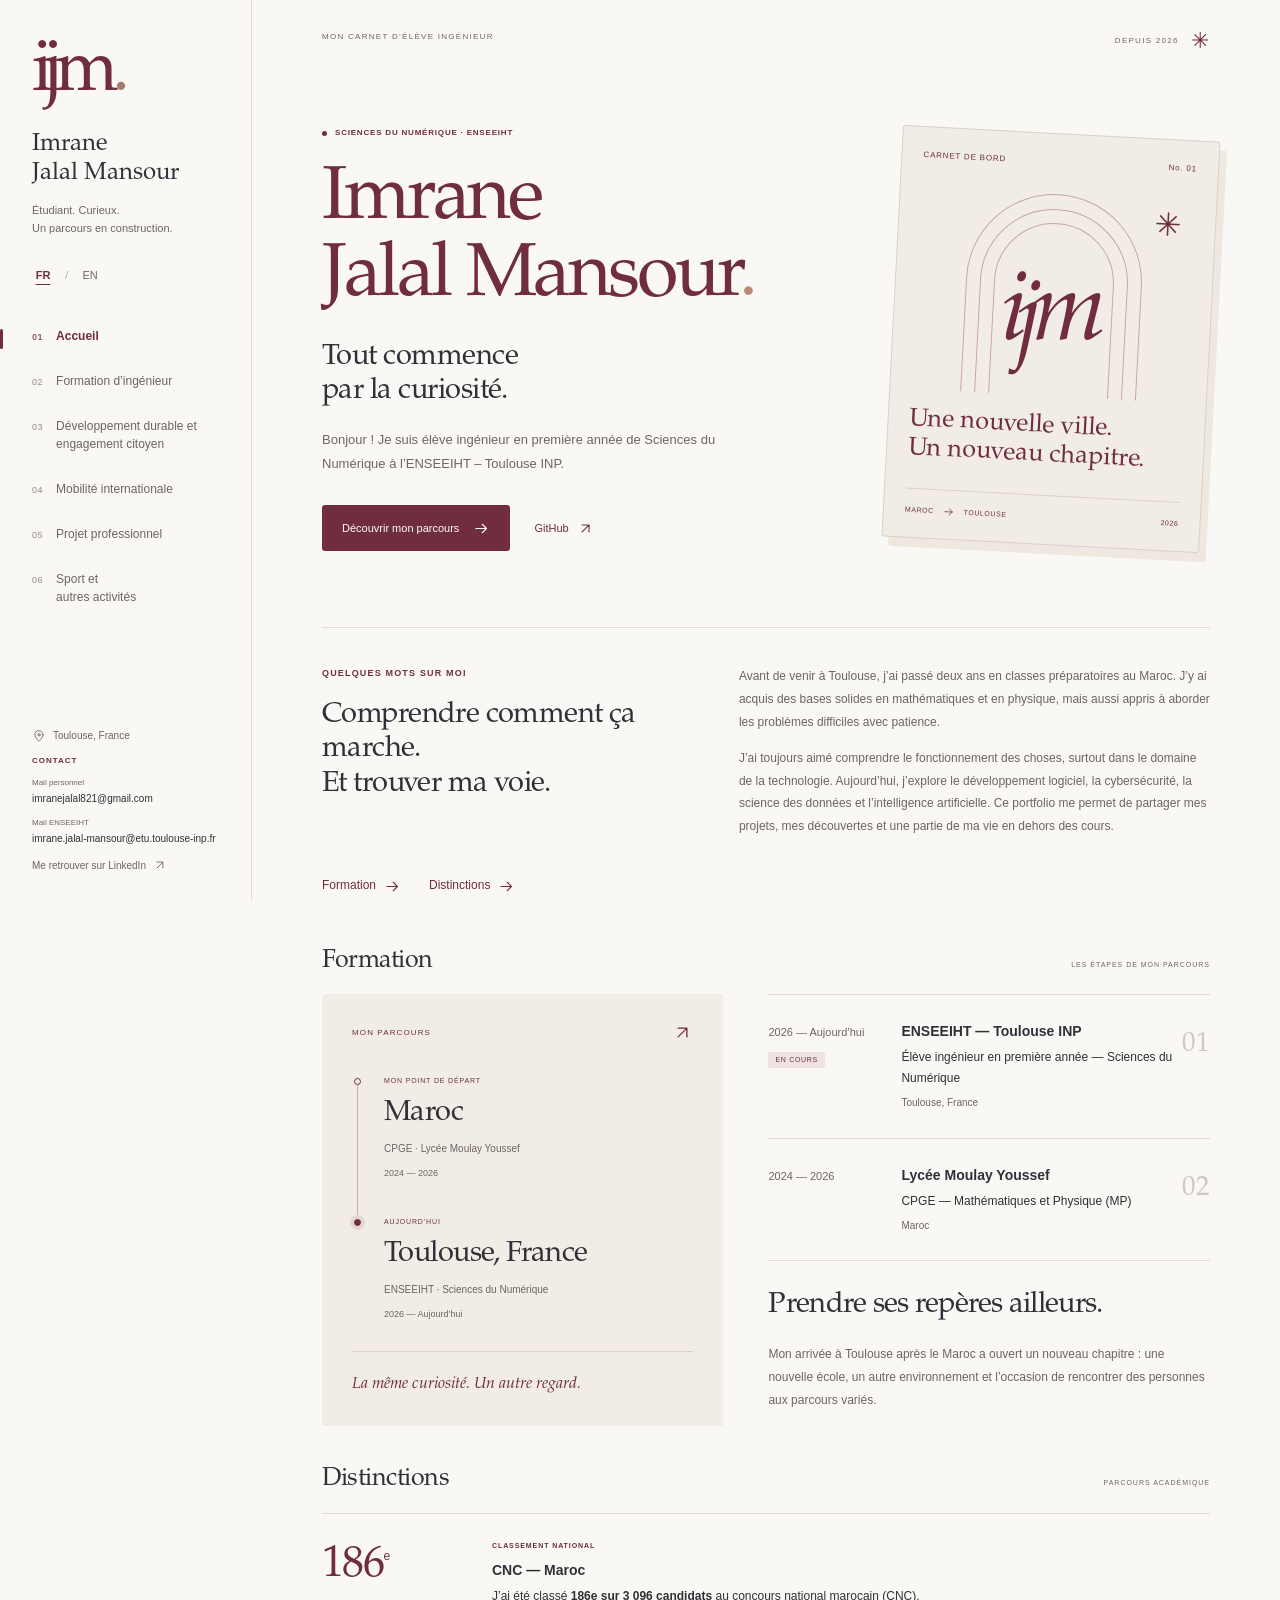
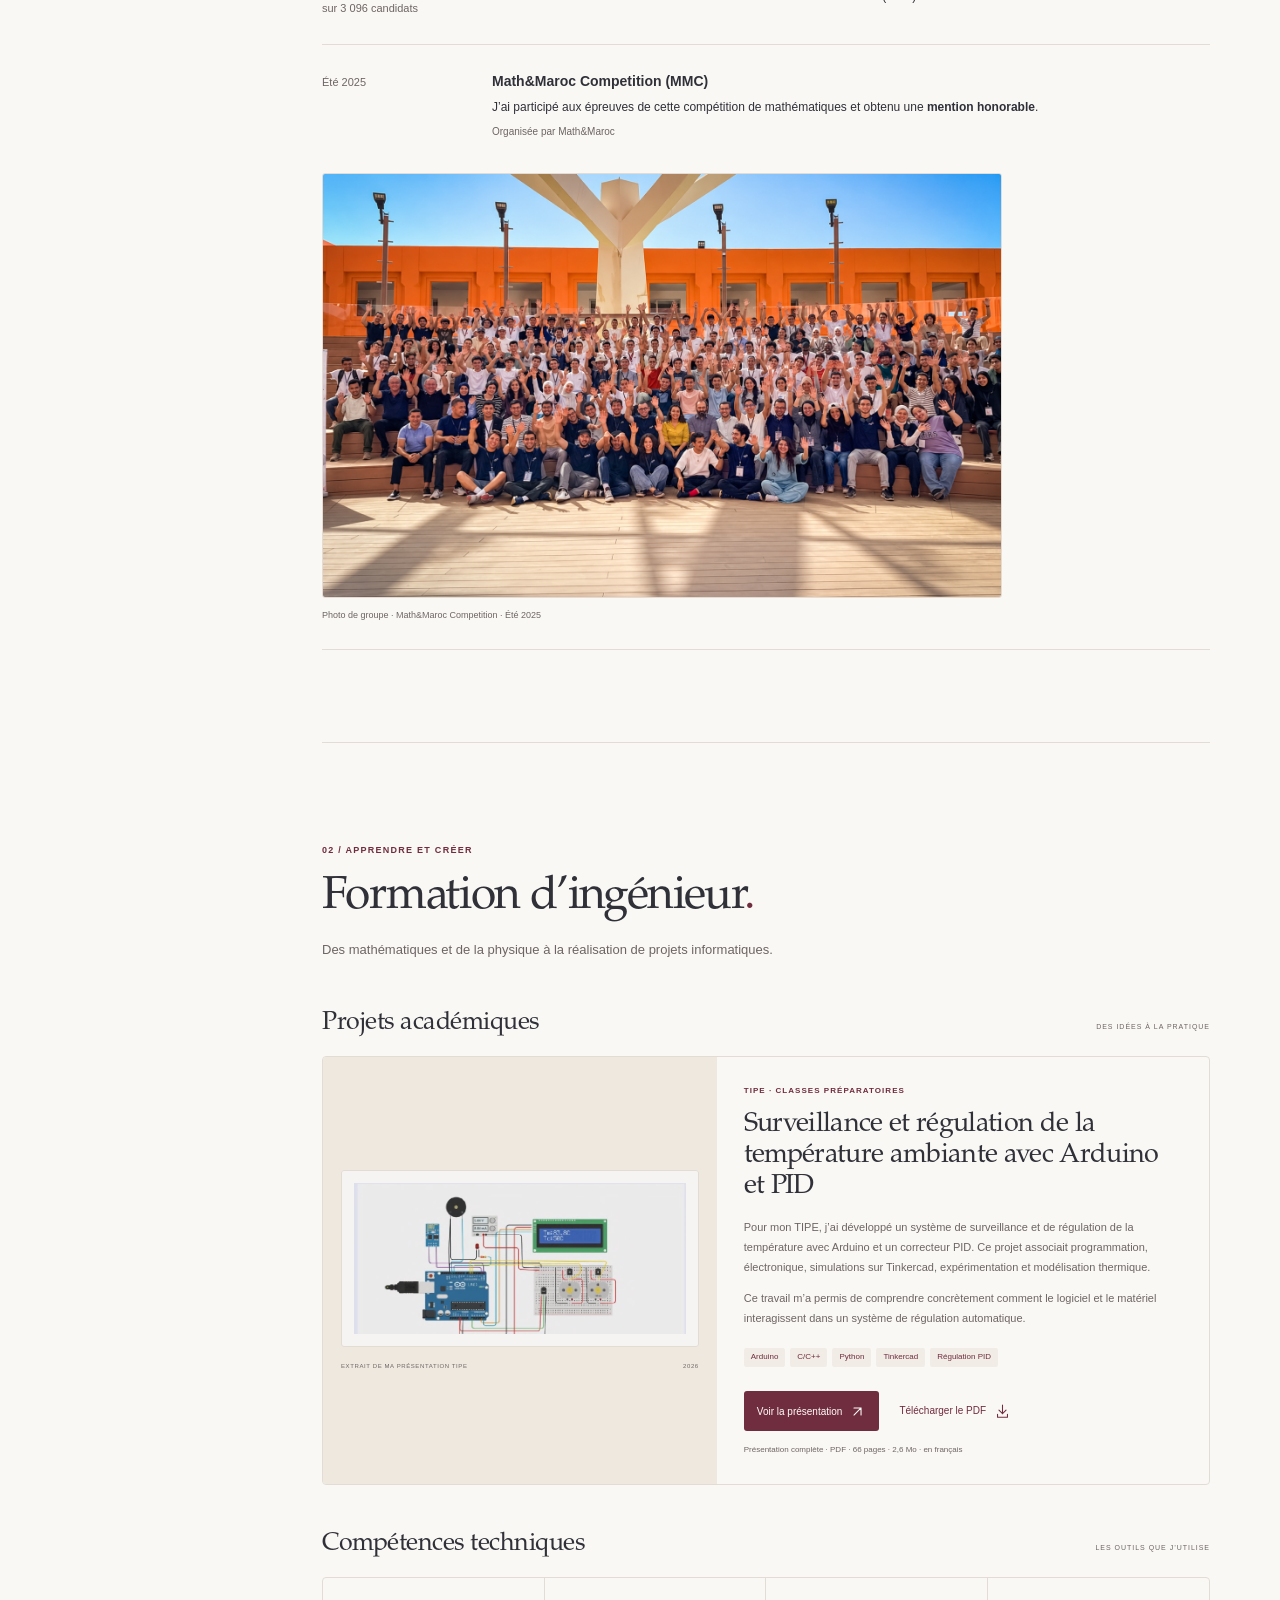
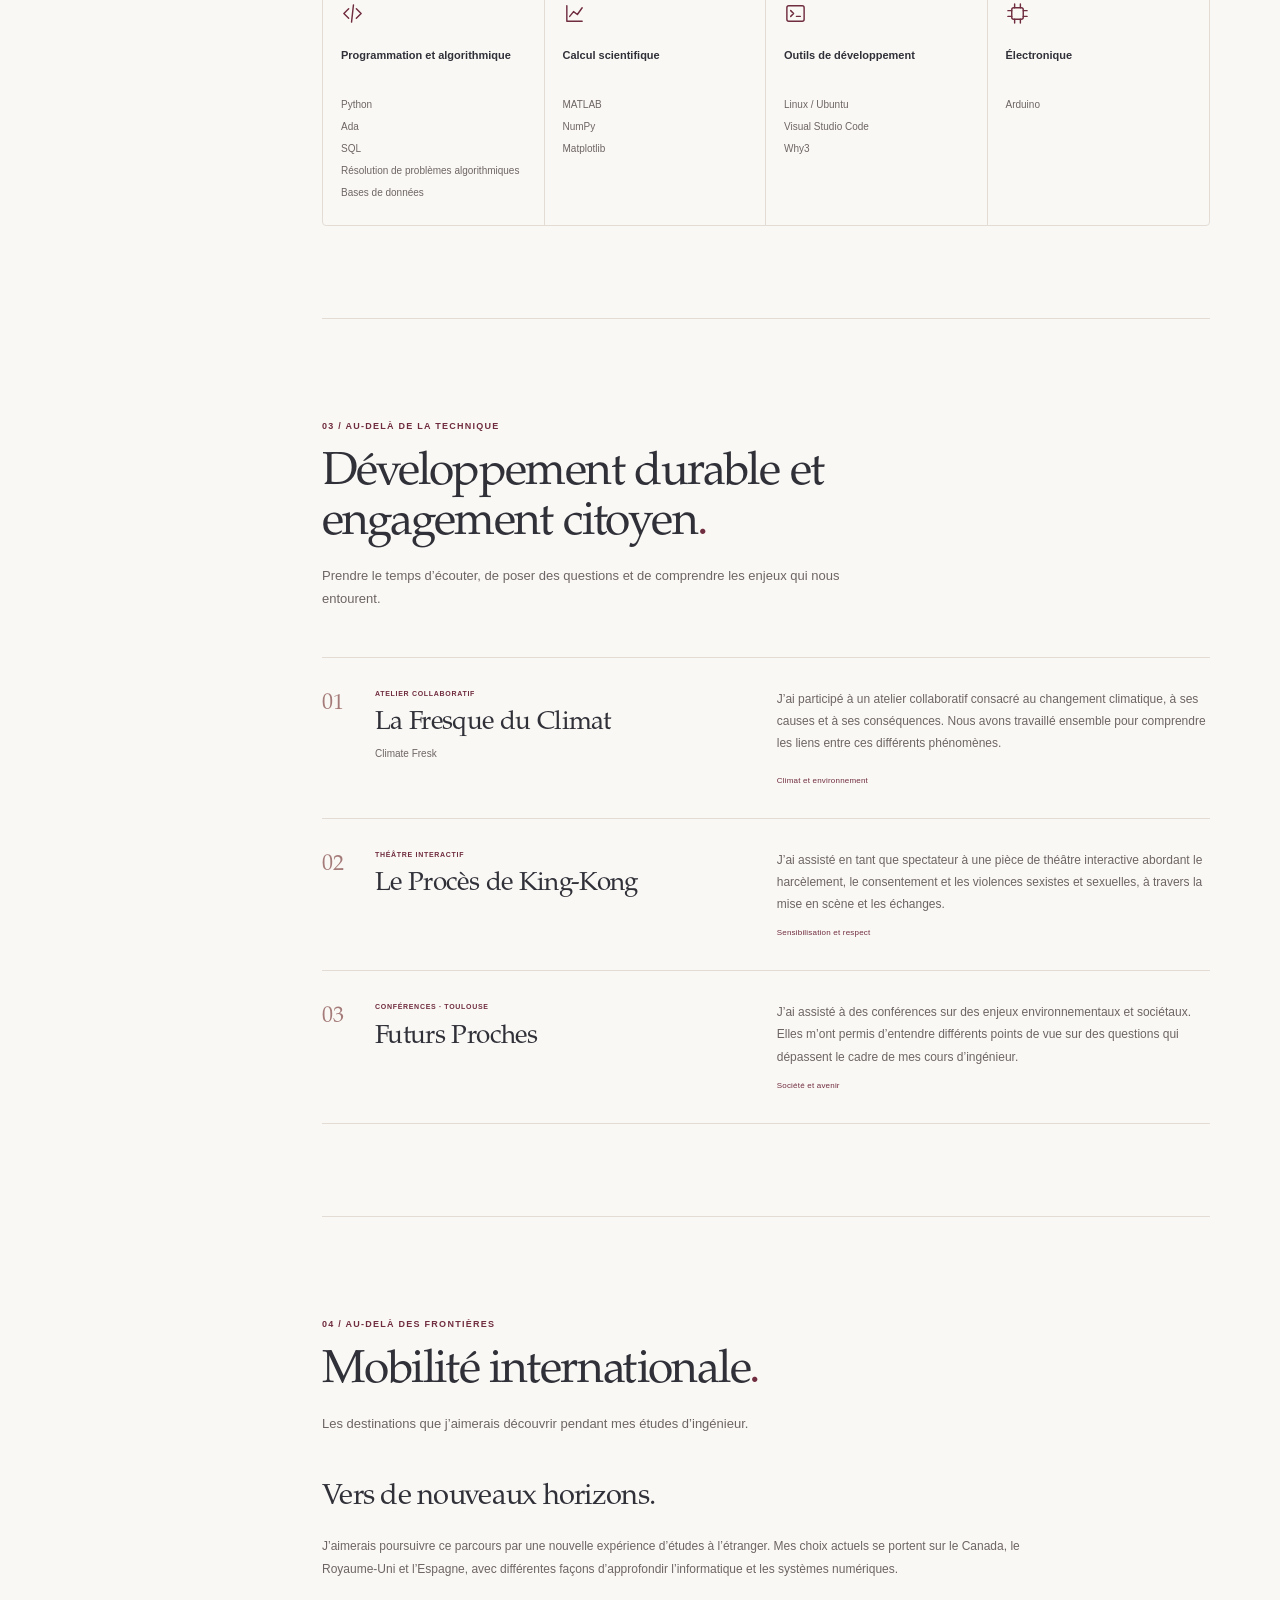
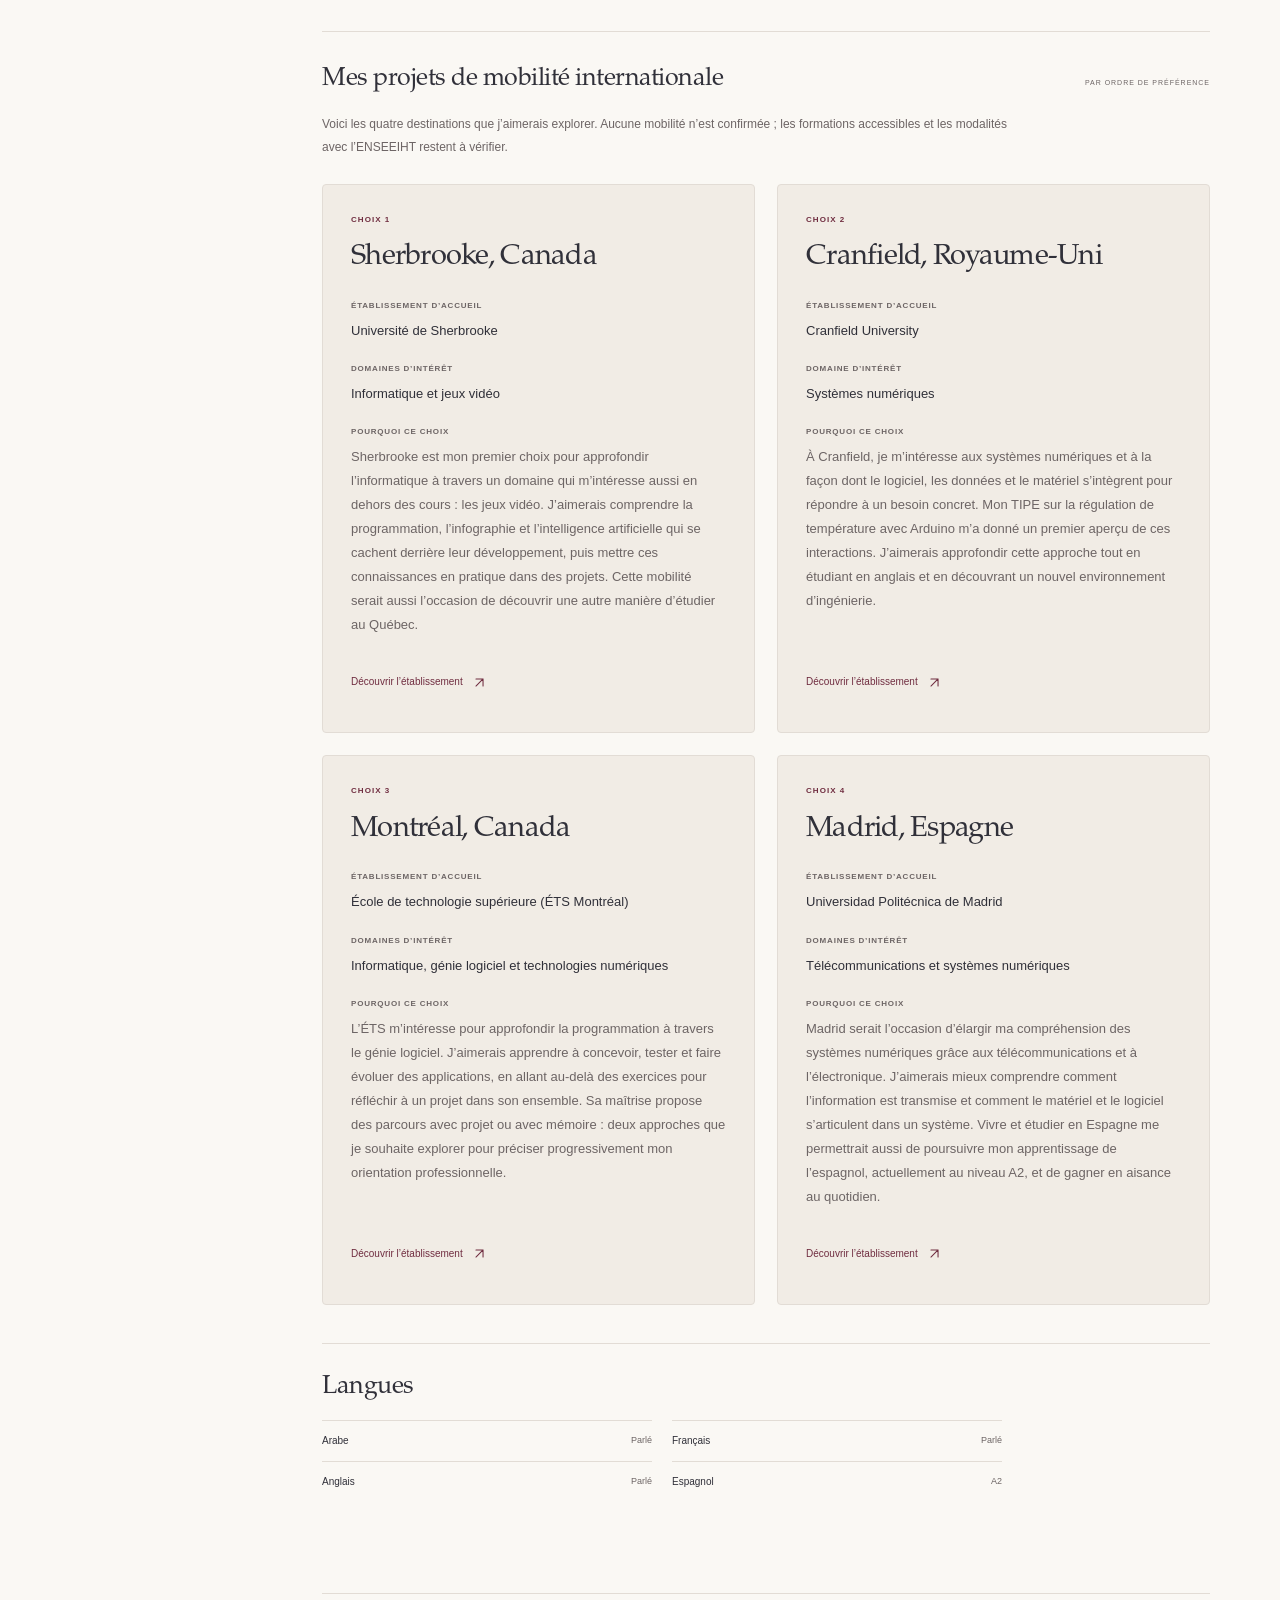
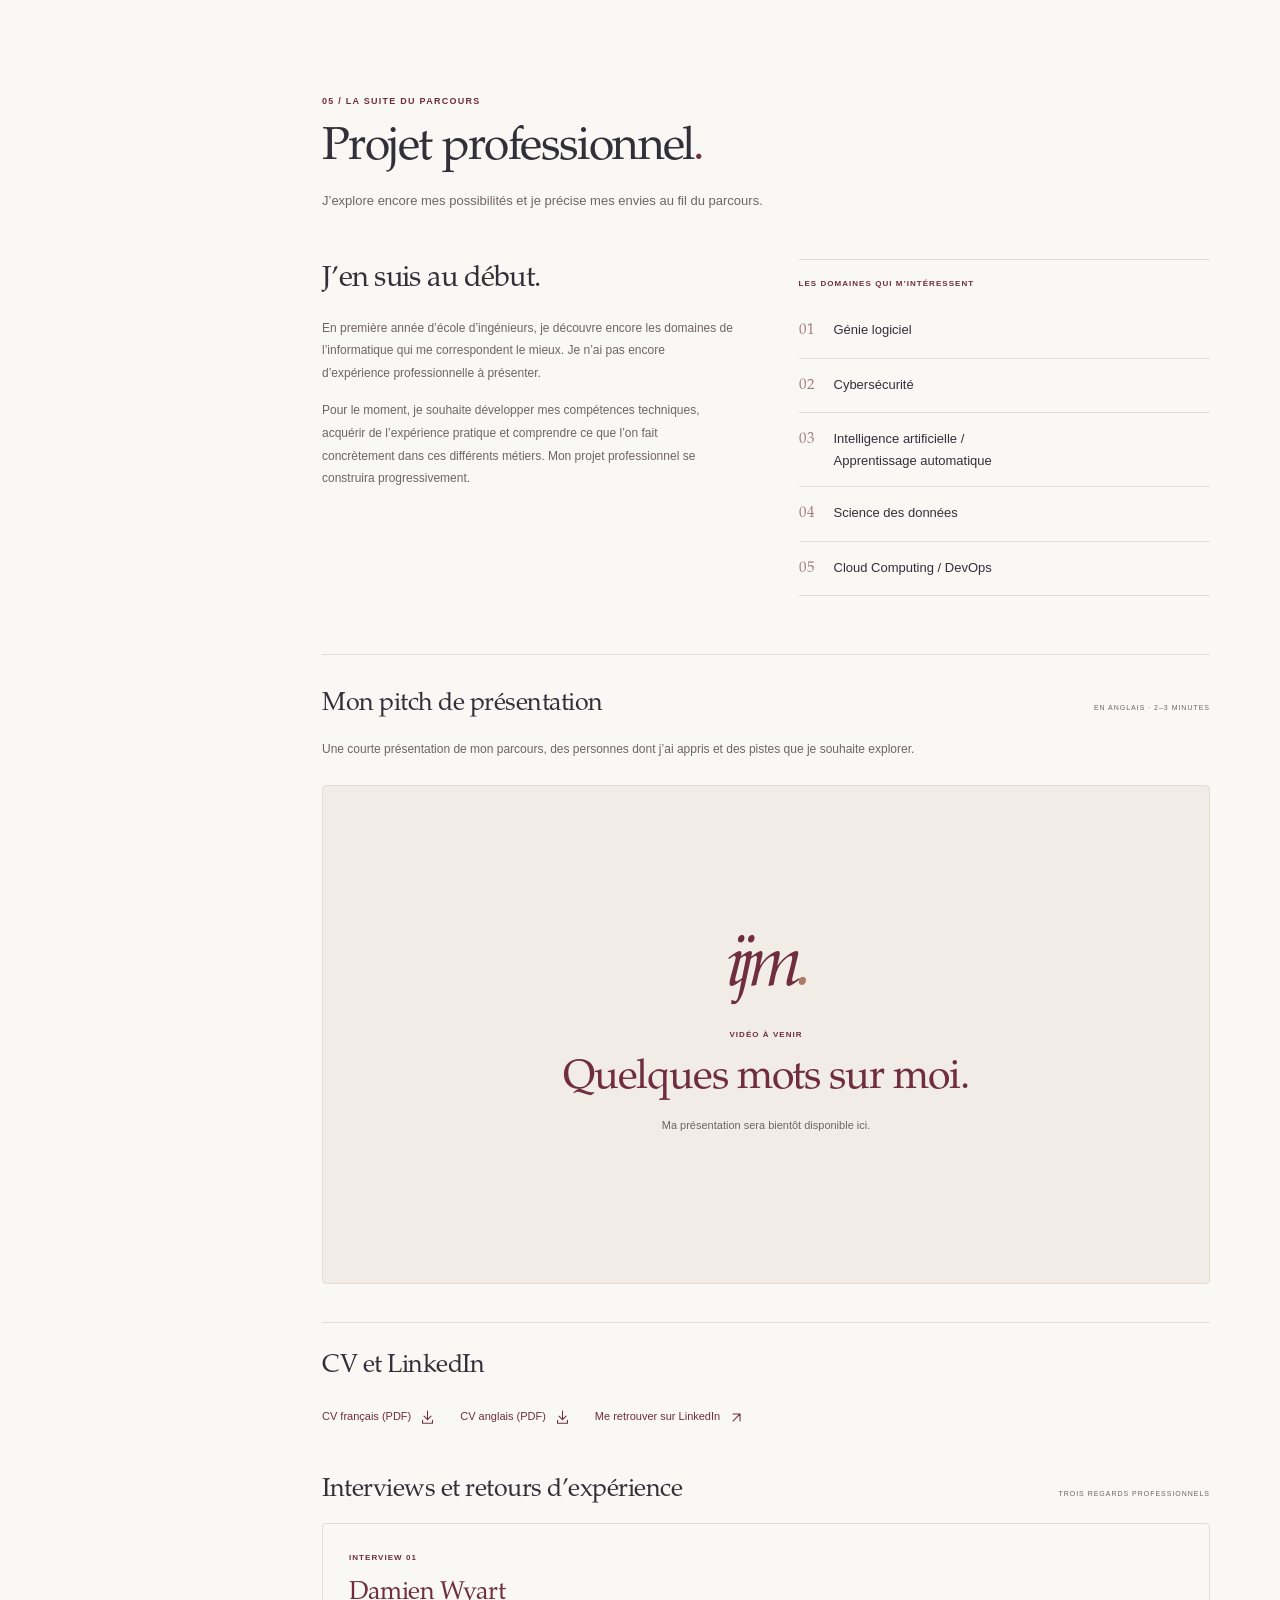
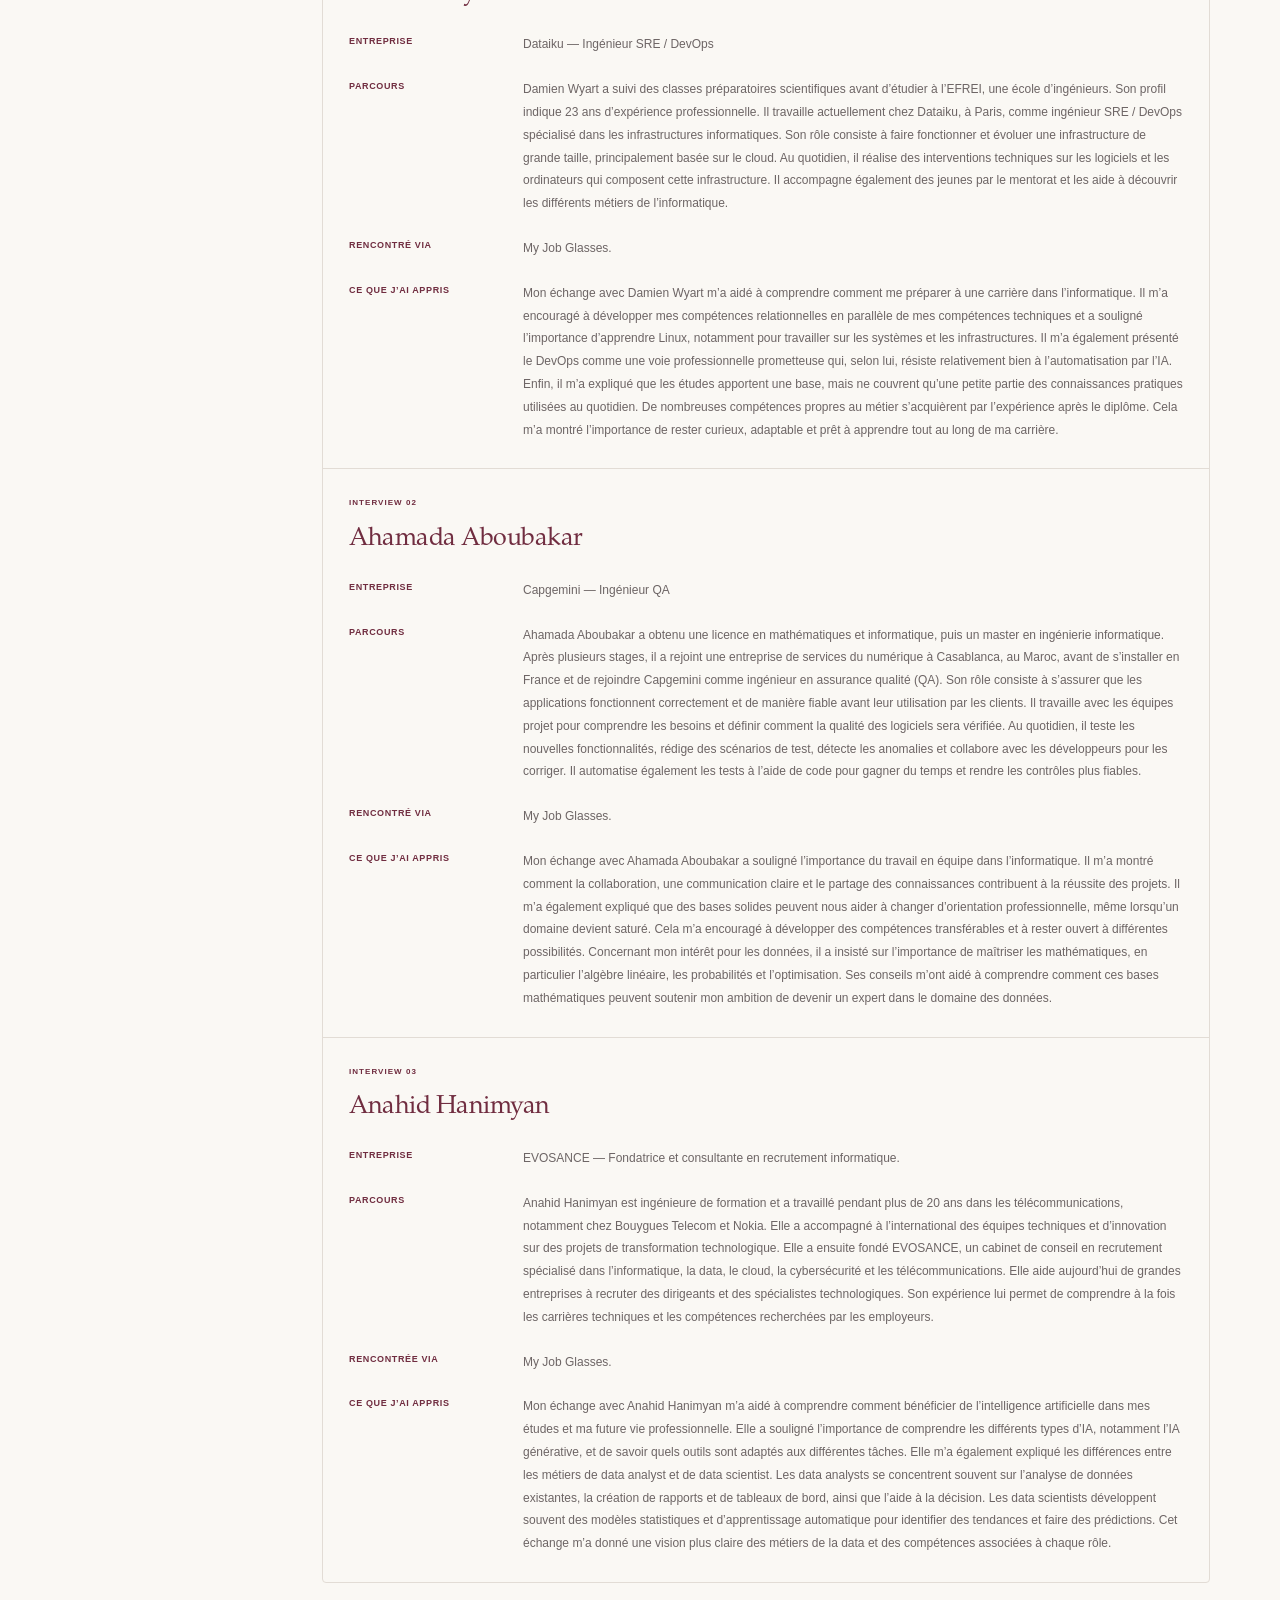
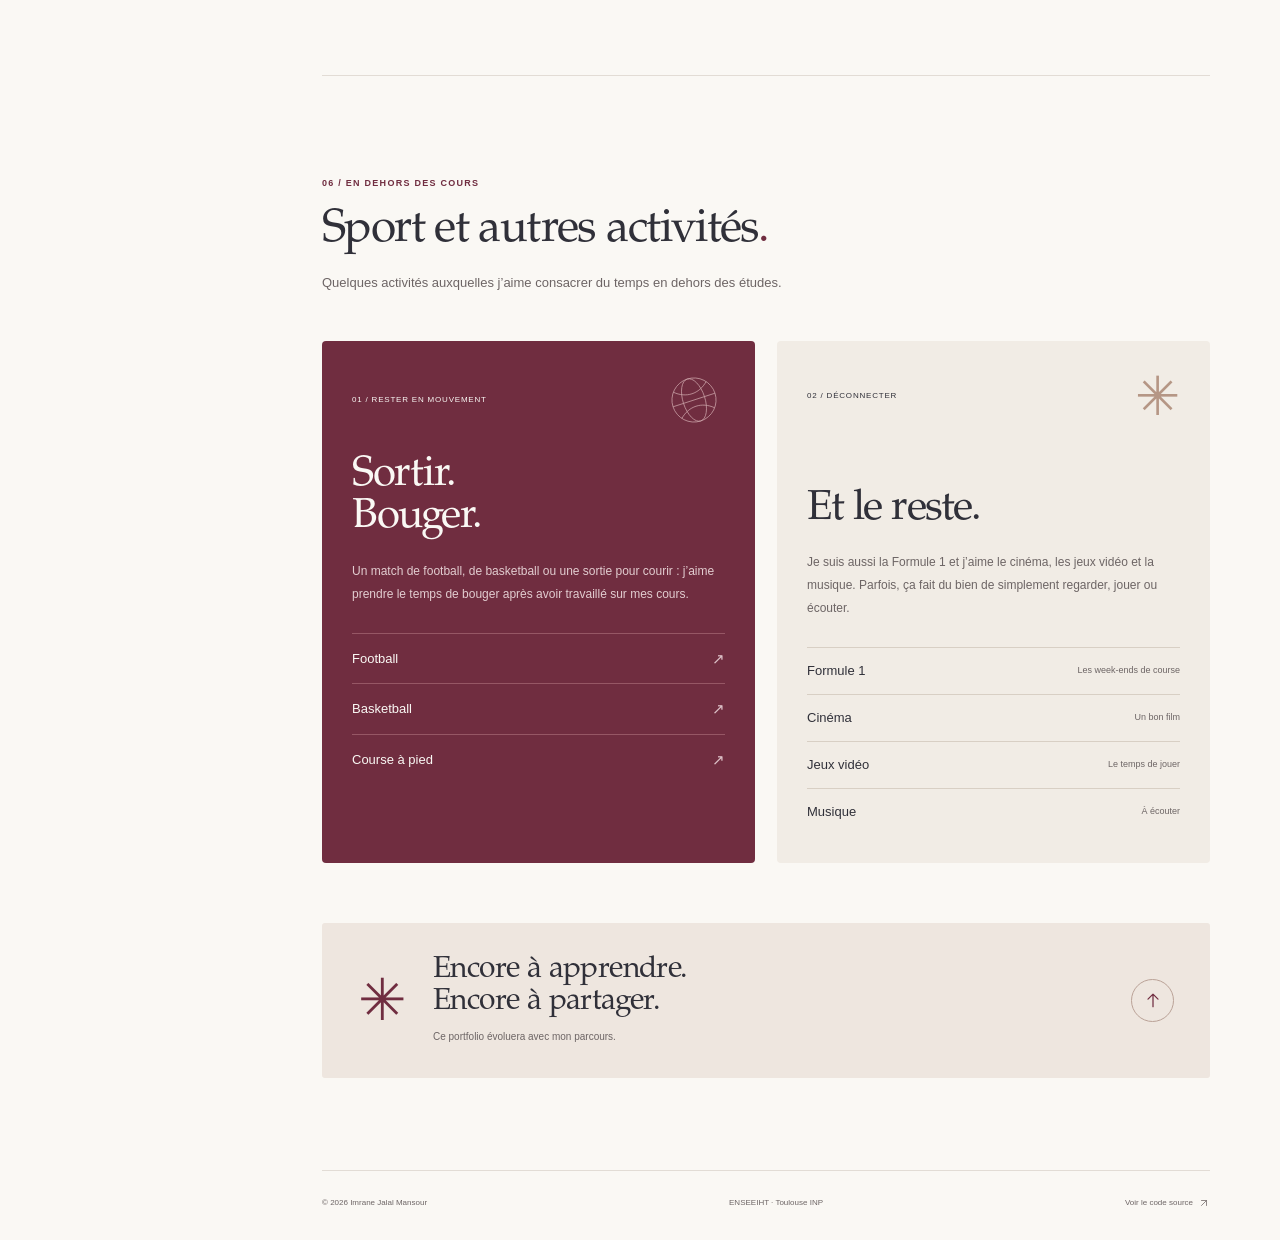
==== commit b8f3b19c: "Add personal and ENSEEIHT email contact links to sidebar" ====
--- a/fr/index.html
+++ b/fr/index.html
@@ -19,7 +19,7 @@
   <link rel="alternate" hreflang="x-default" href="https://imranejalal.github.io/">
   <link rel="icon" type="image/svg+xml" href="/assets/images/favicon.svg">
   <link rel="preload" href="/assets/fonts/editorial.woff" as="font" type="font/woff" crossorigin>
-  <link rel="stylesheet" href="/assets/css/styles.css?v=20261028-damien">
+  <link rel="stylesheet" href="/assets/css/styles.css?v=20261028-contact">
   <script defer src="/assets/js/settings.js?v=20261027-pitch"></script>
   <script defer src="/assets/js/main.js?v=20261028-organization"></script>
   <title>Imrane Jalal Mansour — Un parcours d’ingénieur</title>
@@ -61,6 +61,11 @@
     </nav>
     <div class="sidebar-bottom">
       <span class="location"><svg class="icon" aria-hidden="true"><use href="#icon-location"/></svg>Toulouse, France</span>
+      <div class="sidebar-contact" role="group" aria-label="Contact">
+        <p class="sidebar-contact-title">Contact</p>
+        <a class="sidebar-email" href="mailto:imranejalal821@gmail.com"><span class="sidebar-email-label">Mail personnel</span><span class="sidebar-email-address">imranejalal821@gmail.com</span></a>
+        <a class="sidebar-email" href="mailto:imrane.jalal-mansour@etu.toulouse-inp.fr"><span class="sidebar-email-label">Mail ENSEEIHT</span><span class="sidebar-email-address">imrane.jalal-mansour@etu.toulouse-inp.fr</span></a>
+      </div>
       <a href="https://www.linkedin.com/in/imrane-jalal-mansour-01a728328/" target="_blank" rel="noopener noreferrer">Me retrouver sur LinkedIn<svg class="icon" aria-hidden="true"><use href="#icon-external"/></svg><span class="sr-only"> (s’ouvre dans un nouvel onglet)</span></a>
     </div>
   </aside>
--- a/assets/css/styles.css
+++ b/assets/css/styles.css
@@ -115,3 +115,12 @@
 @media(max-width:1220px){.welcome-education .mobility-layout{grid-template-columns:minmax(0,1fr) minmax(0,1.1fr)}.welcome-education-detail .education-item{grid-template-columns:minmax(0,1fr);gap:10px}.welcome-education-detail .education-date{flex-direction:row;align-items:center}}
 @media(max-width:700px){.welcome-chapters{gap:10px 24px;margin-top:20px}.welcome-education,.welcome-achievements{margin-top:30px}.welcome-education .mobility-layout{grid-template-columns:minmax(0,1fr)}.journey-reflection{margin-top:24px}.competition-gallery{grid-template-columns:minmax(0,1fr);gap:22px}.competition-photo figcaption{font-size:10px}.mobility-languages,.career-resources{margin-top:30px;padding-top:24px}.mobility-languages>h3{font-size:24px}}
 @media print{.welcome-chapters{display:none}.cnc-achievement,.competition-photo{break-inside:avoid}.competition-gallery{grid-template-columns:1fr}.competition-photo-frame{max-height:180px}.welcome-education,.welcome-achievements{margin-top:25px}}
+
+/* Email contacts in the sidebar and mobile menu. */
+.sidebar-contact{display:grid;gap:10px;min-width:0}
+.sidebar-contact-title{font-family:var(--sans);font-size:8px;font-weight:600;line-height:1.5;letter-spacing:.12em;text-transform:uppercase;color:var(--burgundy)}
+.sidebar-bottom a.sidebar-email{display:grid;align-items:start;gap:2px;min-width:0}
+.sidebar-email-label{font-size:8px;line-height:1.5}
+.sidebar-email-address{font-size:10px;line-height:1.6;overflow-wrap:anywhere;color:var(--ink)}
+.sidebar-email:hover .sidebar-email-address{color:var(--burgundy)}
+@media(max-width:960px){.sidebar-email-label{font-size:10px}.sidebar-email-address{font-size:11px}}
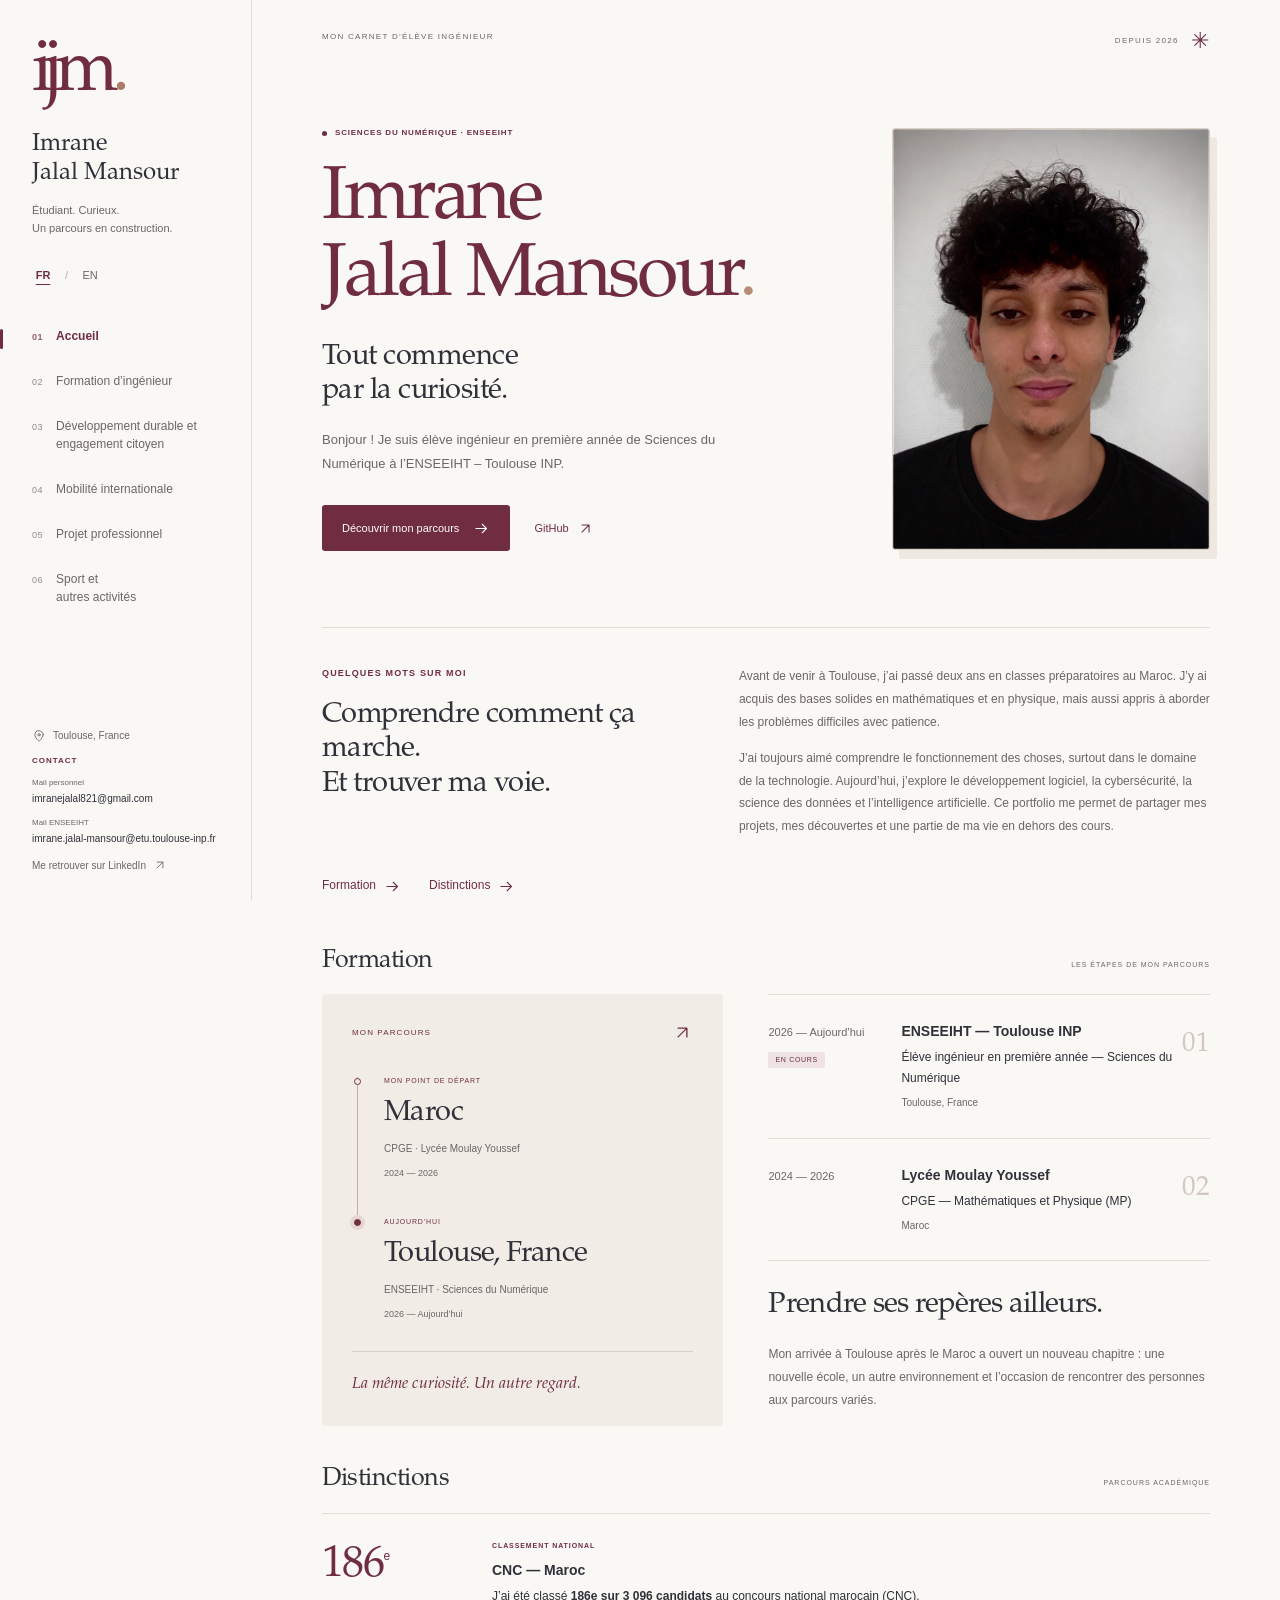
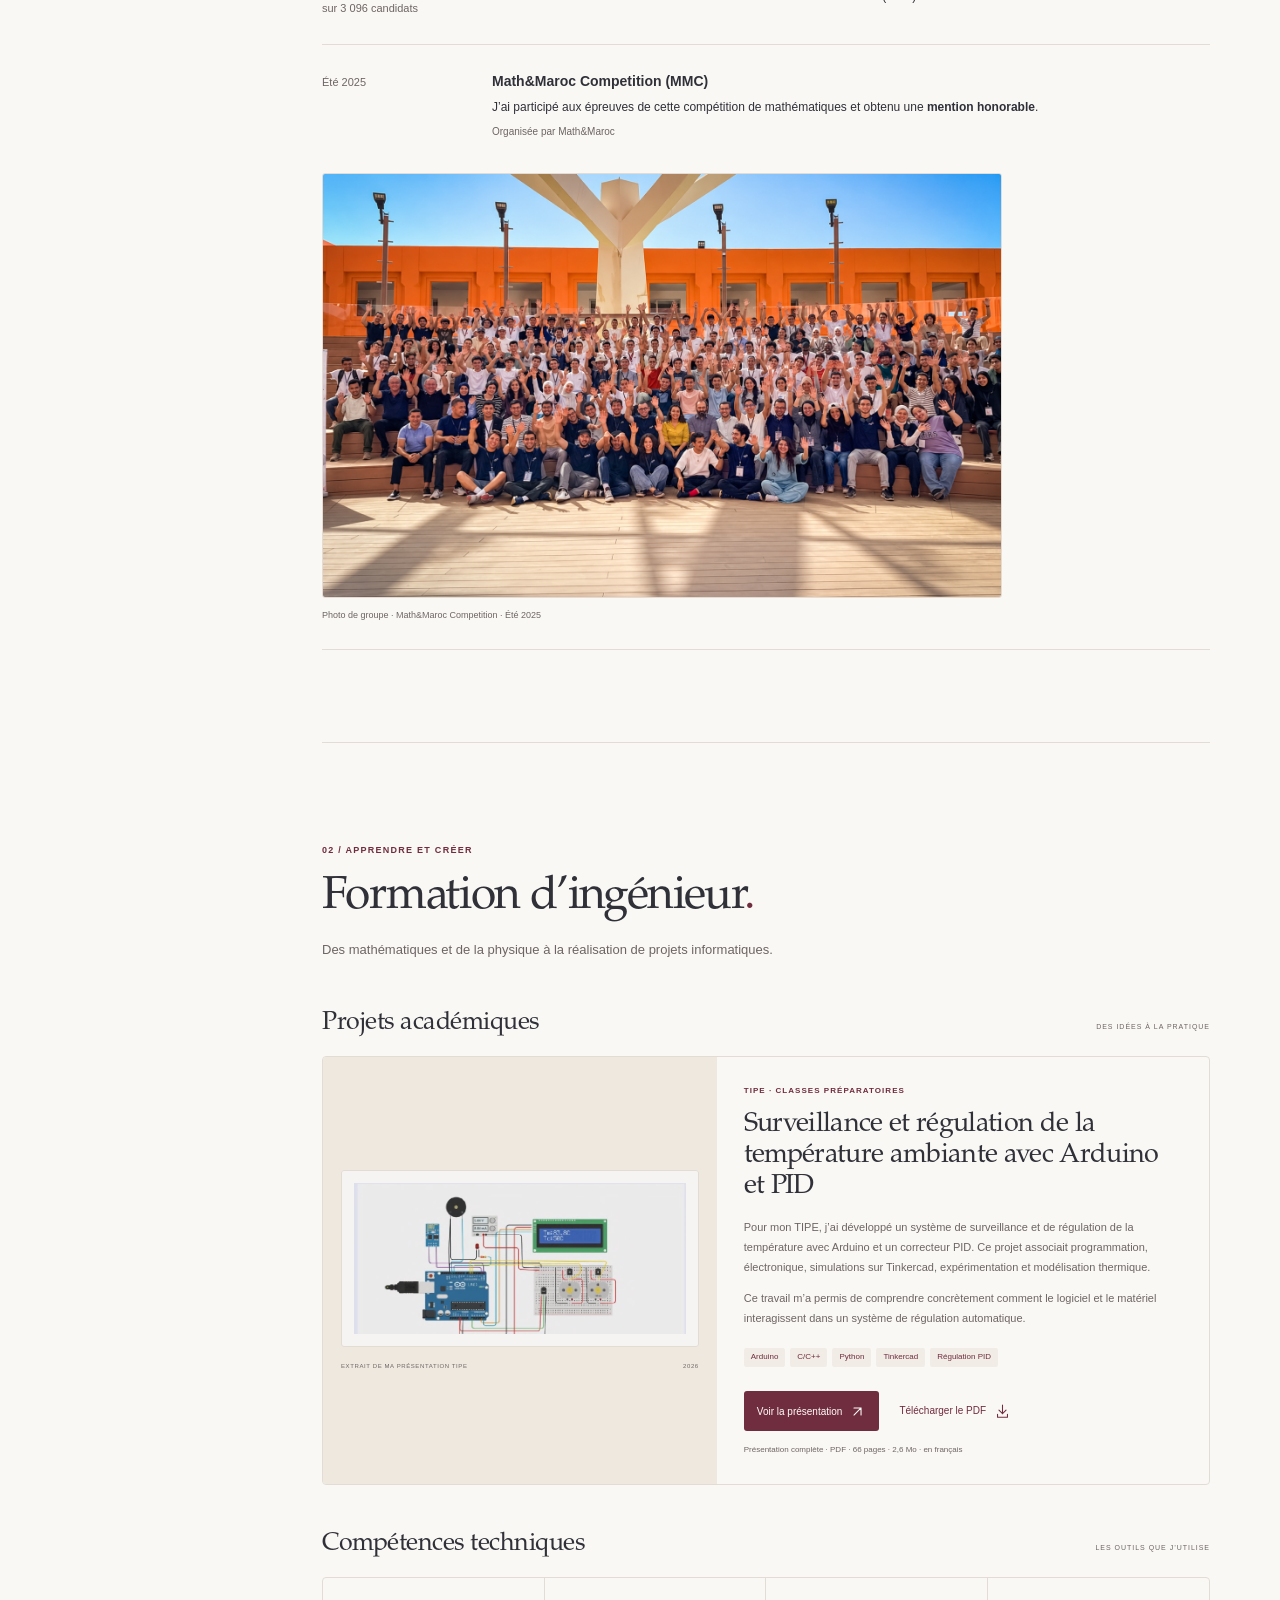
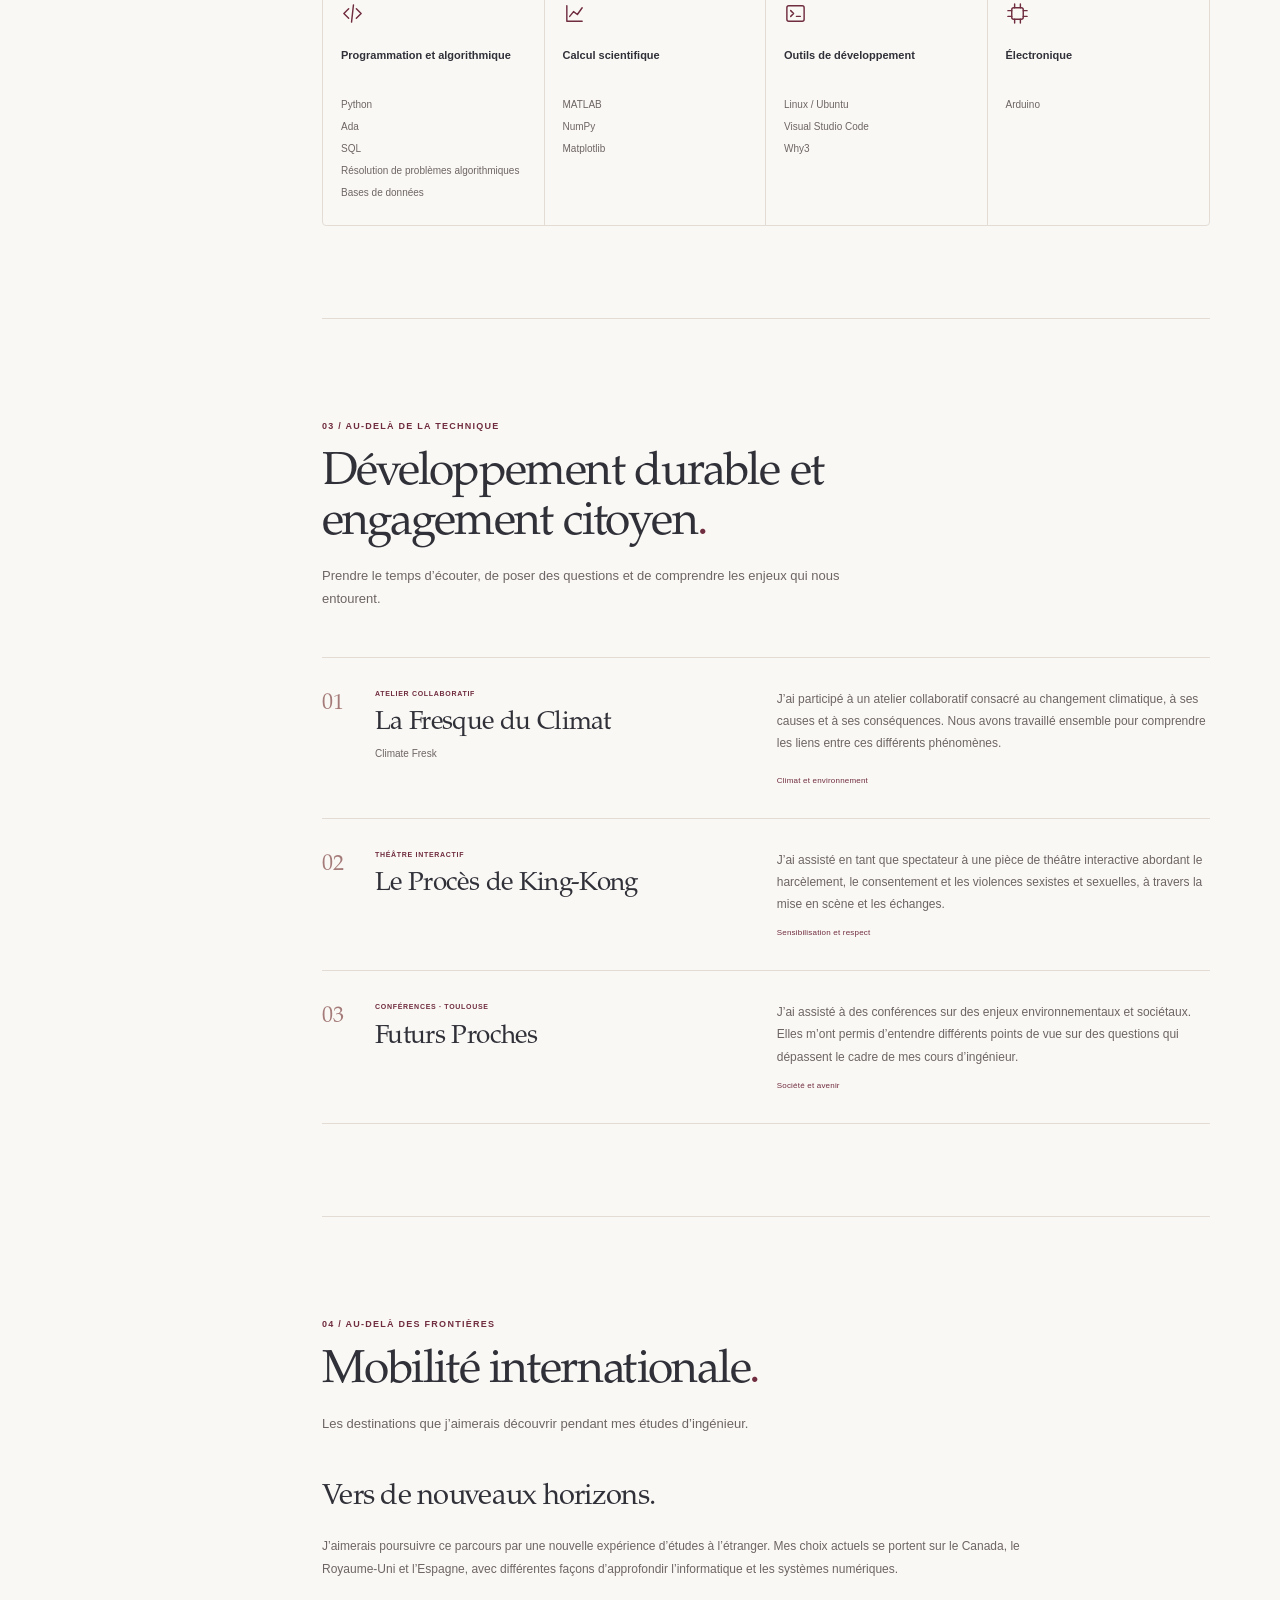
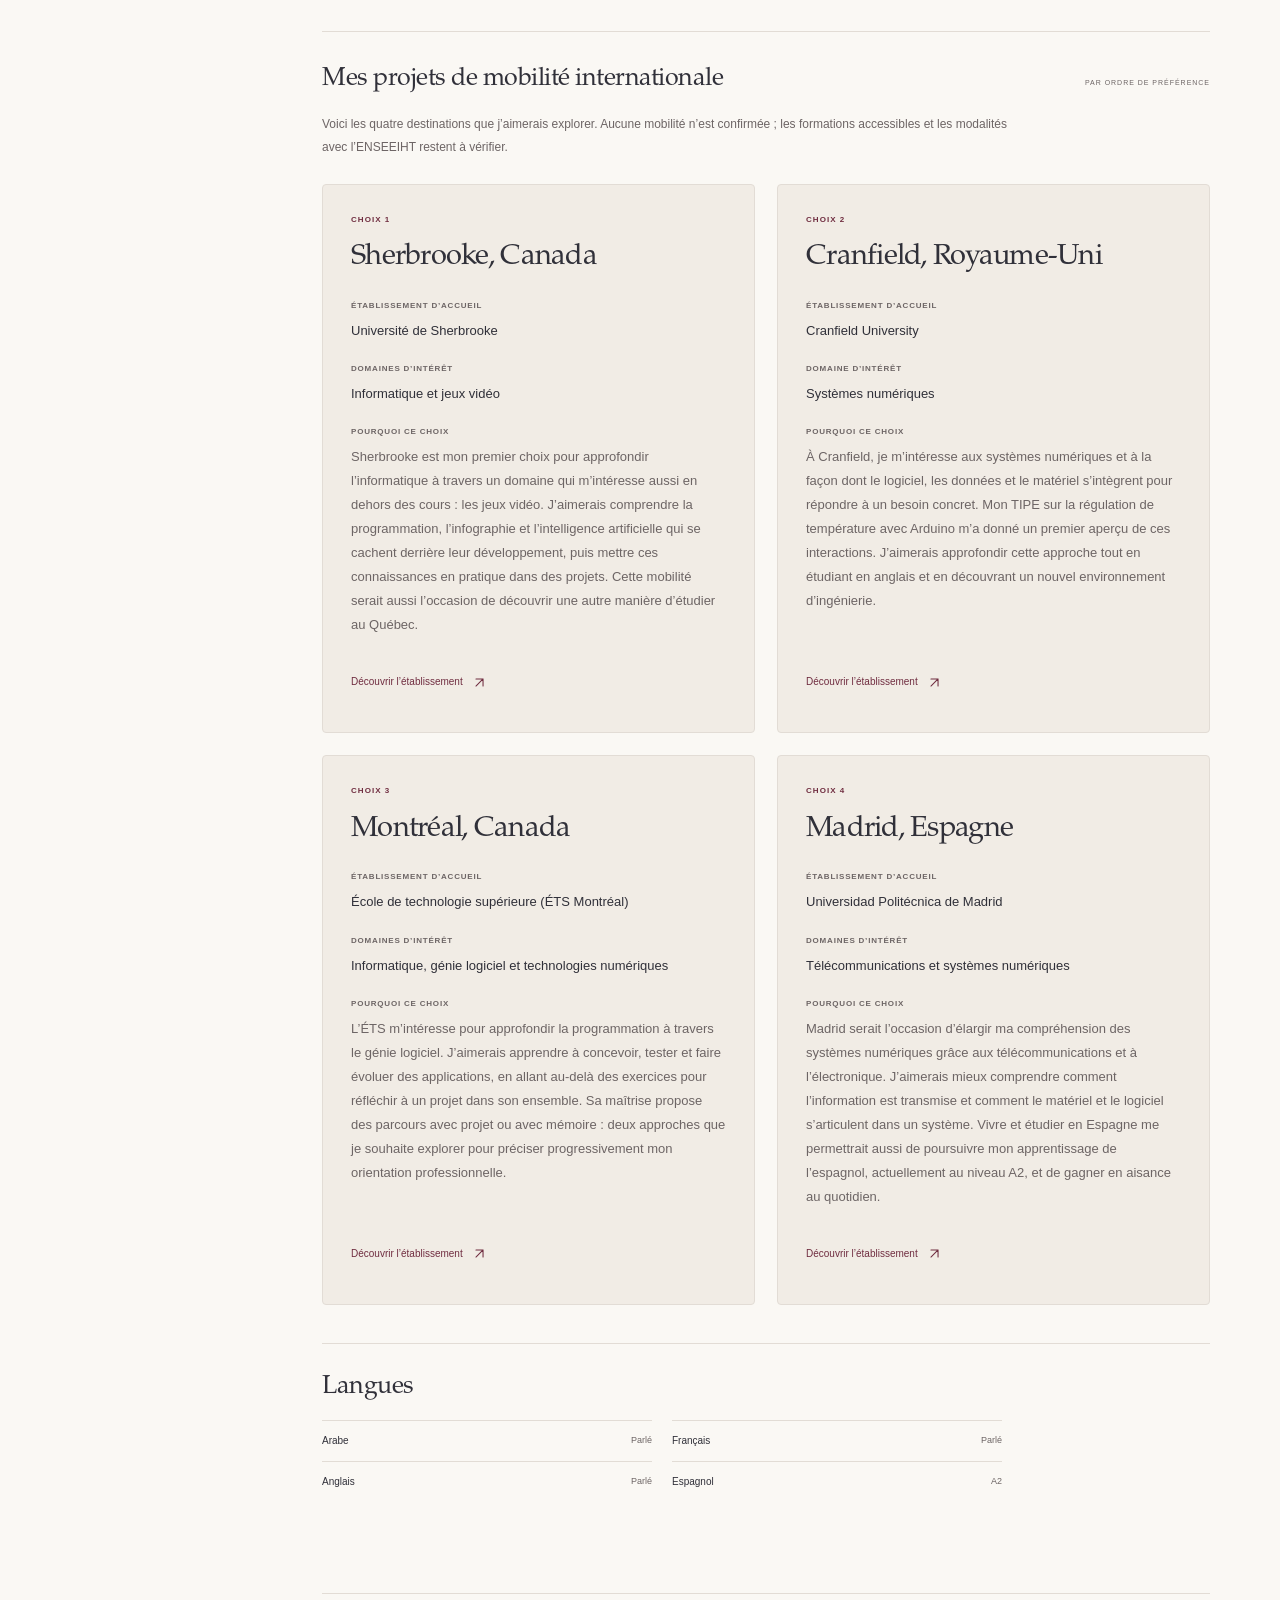
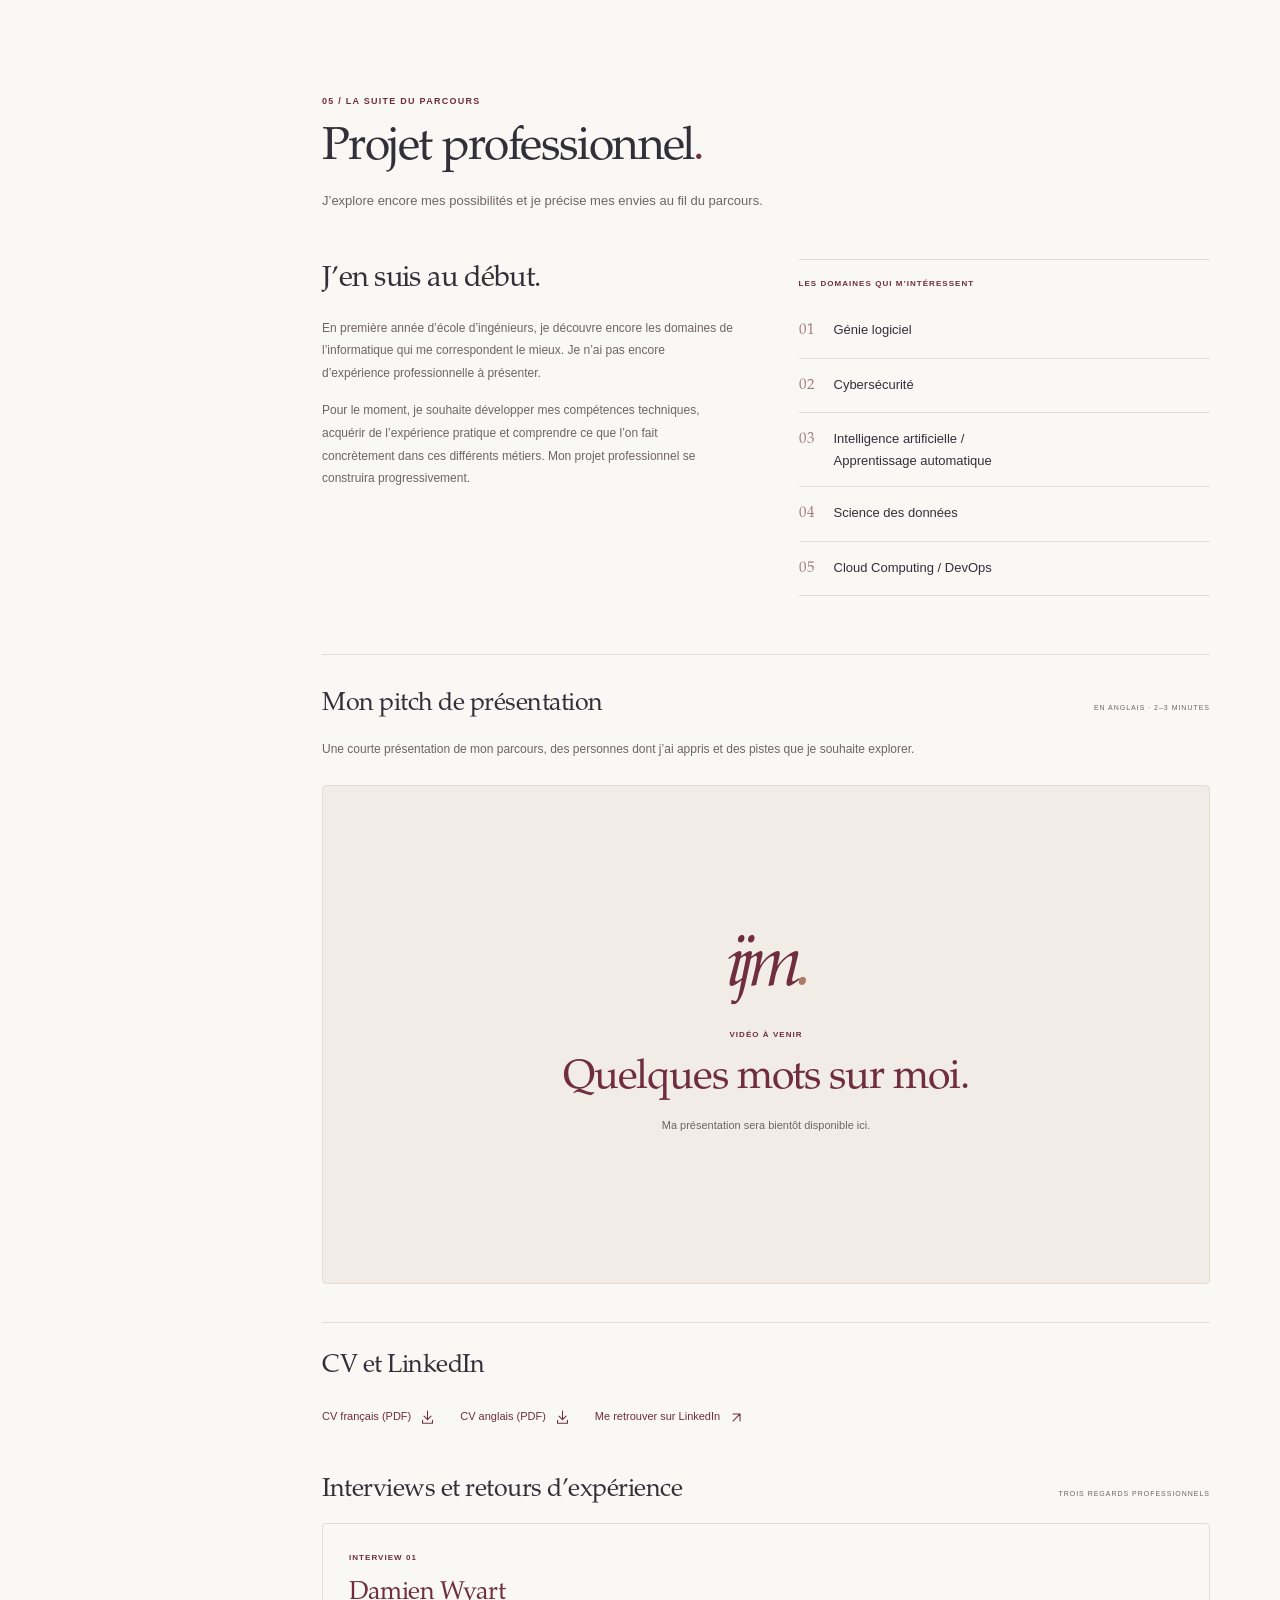
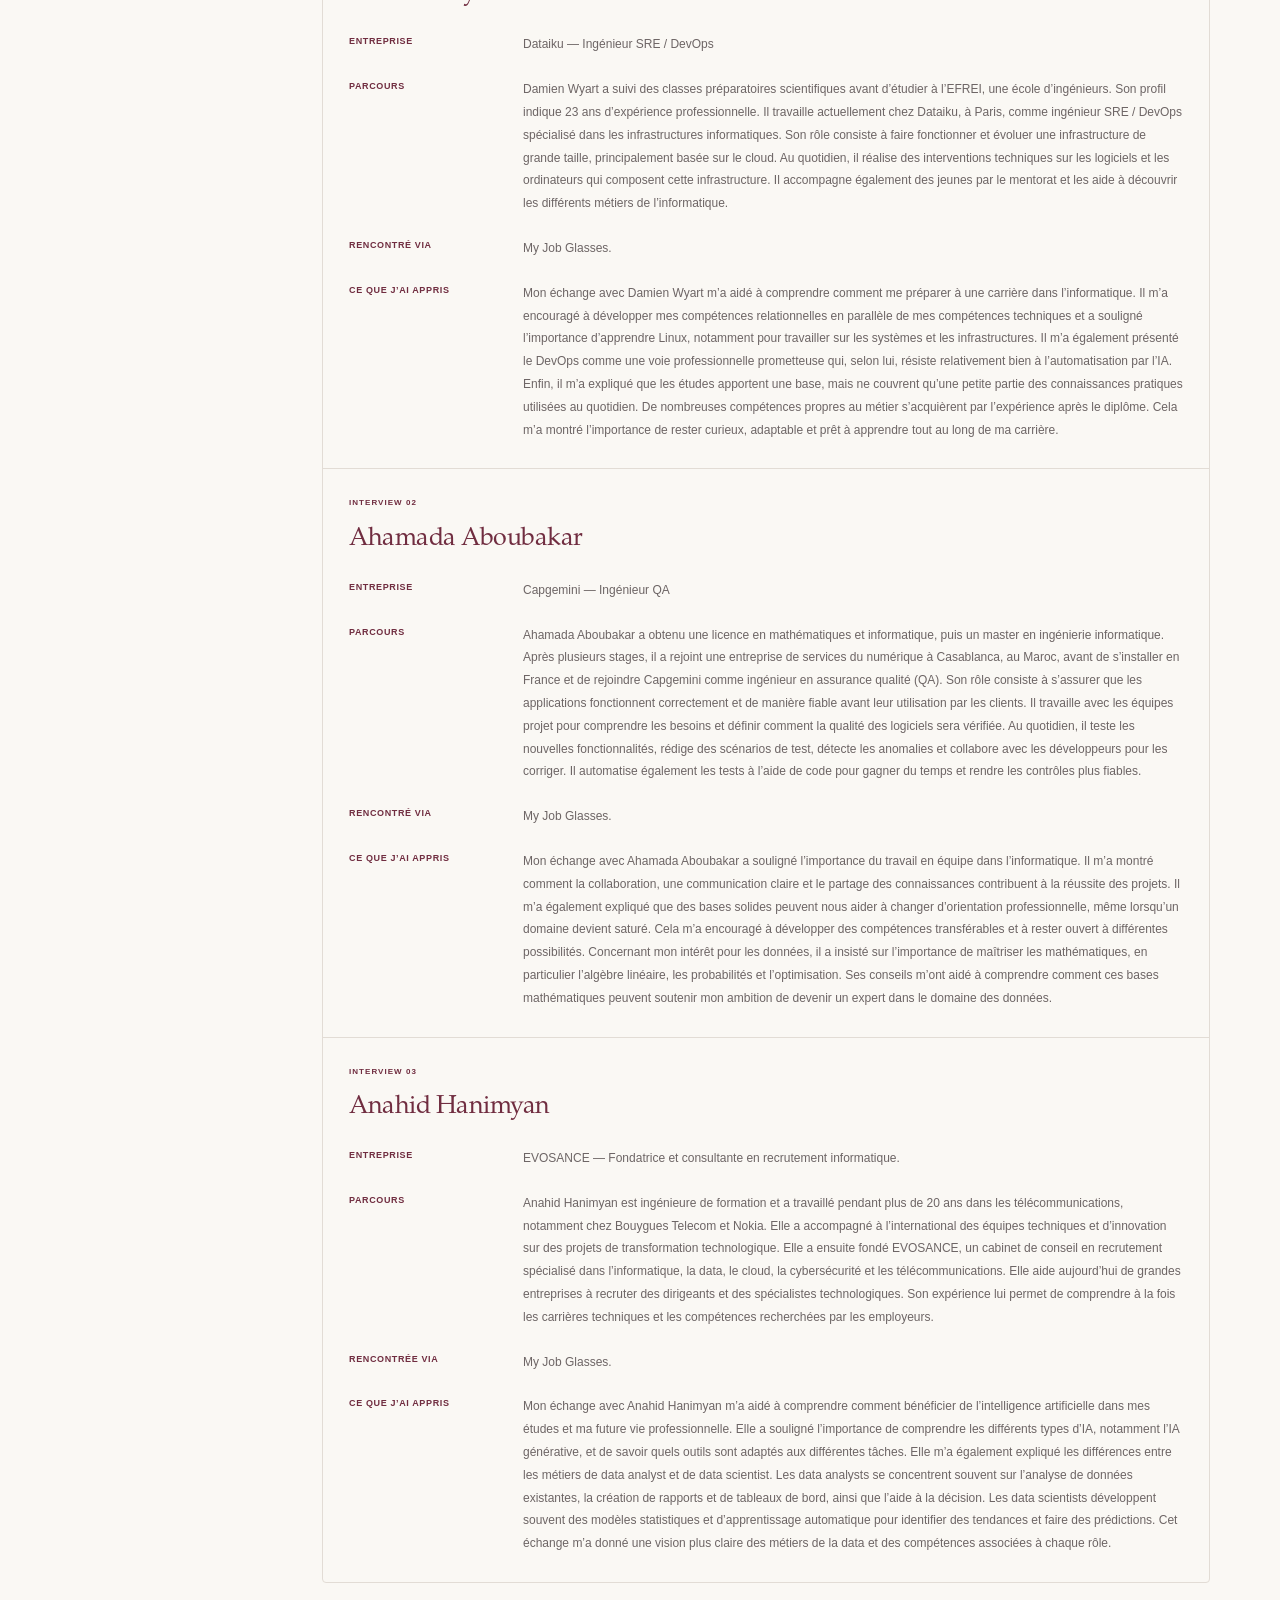
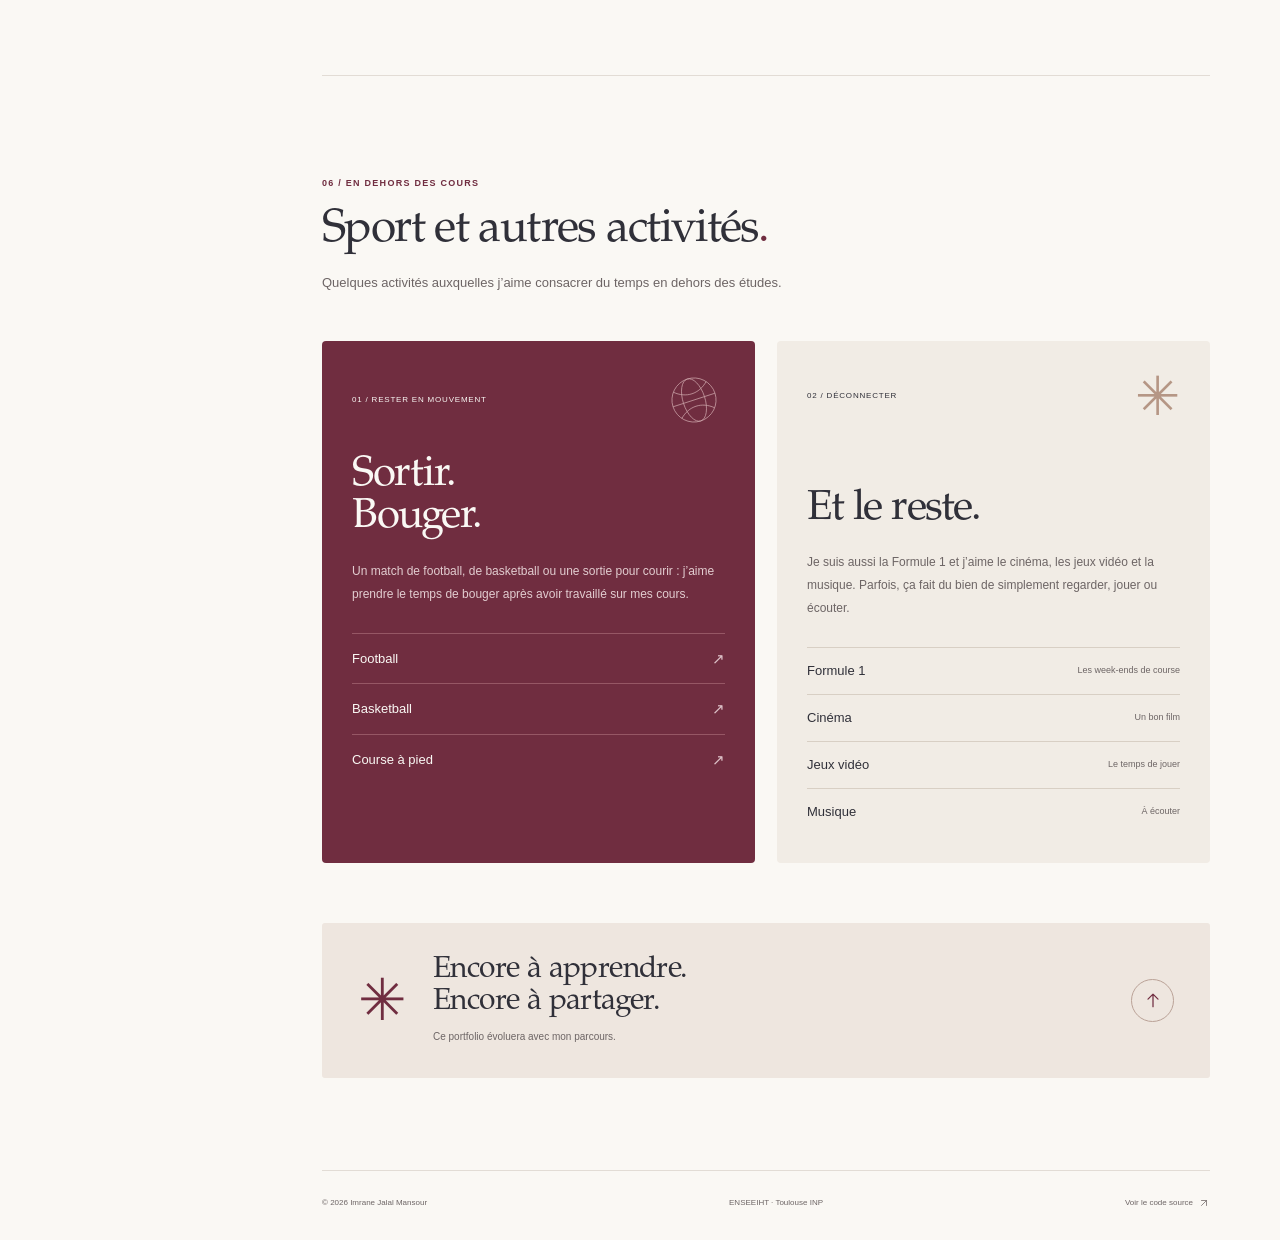
==== commit e8d7b56d: "Replace welcome illustration with Imrane portrait in both languages" ====
--- a/fr/index.html
+++ b/fr/index.html
@@ -19,7 +19,7 @@
   <link rel="alternate" hreflang="x-default" href="https://imranejalal.github.io/">
   <link rel="icon" type="image/svg+xml" href="/assets/images/favicon.svg">
   <link rel="preload" href="/assets/fonts/editorial.woff" as="font" type="font/woff" crossorigin>
-  <link rel="stylesheet" href="/assets/css/styles.css?v=20261028-contact">
+  <link rel="stylesheet" href="/assets/css/styles.css?v=20261030-portrait">
   <script defer src="/assets/js/settings.js?v=20261027-pitch"></script>
   <script defer src="/assets/js/main.js?v=20261028-organization"></script>
   <title>Imrane Jalal Mansour — Un parcours d’ingénieur</title>
@@ -81,12 +81,9 @@
           <p class="hero-intro">Bonjour ! Je suis élève ingénieur en première année de Sciences du Numérique à l’ENSEEIHT – Toulouse INP.</p>
           <div class="hero-actions"><a class="button button-primary" href="#education">Découvrir mon parcours<svg class="icon" aria-hidden="true"><use href="#icon-arrow"/></svg></a><a class="text-link" href="https://github.com/imranejalal" target="_blank" rel="noopener noreferrer">GitHub<svg class="icon" aria-hidden="true"><use href="#icon-external"/></svg><span class="sr-only"> (s’ouvre dans un nouvel onglet)</span></a></div>
         </div>
-        <div class="journal-cover" aria-label="Du Maroc à Toulouse, un nouveau chapitre en école d’ingénieurs">
-          <div class="cover-top"><span>CARNET DE BORD</span><span>No. 01</span></div>
-          <div class="cover-art" aria-hidden="true"><div class="arch arch-one"></div><div class="arch arch-two"></div><div class="arch arch-three"></div><span class="cover-monogram">i<span>j</span>m</span><span class="cover-star">✳</span></div>
-          <p class="cover-title">Une nouvelle ville. <br>Un nouveau chapitre.</p>
-          <div class="cover-bottom"><span>MAROC <svg class="icon" aria-hidden="true"><use href="#icon-arrow"/></svg> TOULOUSE</span><span>2026</span></div>
-        </div>
+        <figure class="hero-portrait">
+          <img src="/assets/images/imrane-jalal-mansour.webp" alt="Portrait d’Imrane Jalal Mansour" width="900" height="1198" fetchpriority="high" decoding="async">
+        </figure>
       </div>
       <div class="welcome-story">
         <div><p class="eyebrow">QUELQUES MOTS SUR MOI</p><h2>Comprendre comment ça marche.<br>Et trouver ma voie.</h2></div>
--- a/assets/css/styles.css
+++ b/assets/css/styles.css
@@ -124,3 +124,9 @@
 .sidebar-email-address{font-size:10px;line-height:1.6;overflow-wrap:anywhere;color:var(--ink)}
 .sidebar-email:hover .sidebar-email-address{color:var(--burgundy)}
 @media(max-width:960px){.sidebar-email-label{font-size:10px}.sidebar-email-address{font-size:11px}}
+
+/* The owner's portrait replaces the illustrated cover in Welcome. */
+.hero-portrait{margin:0;width:100%;max-width:340px;justify-self:end;overflow:hidden;border:1px solid #DAD0C6;border-radius:3px;background:var(--paper);box-shadow:7px 9px 0 #EEE8E0}
+.hero-portrait img{display:block;width:100%;height:auto}
+@media(max-width:700px){.hero-portrait{width:calc(100% - 8px);max-width:300px;justify-self:center;margin-top:12px;box-shadow:4px 5px 0 #EEE8E0}}
+@media print{.hero-portrait{max-width:230px;box-shadow:none}}
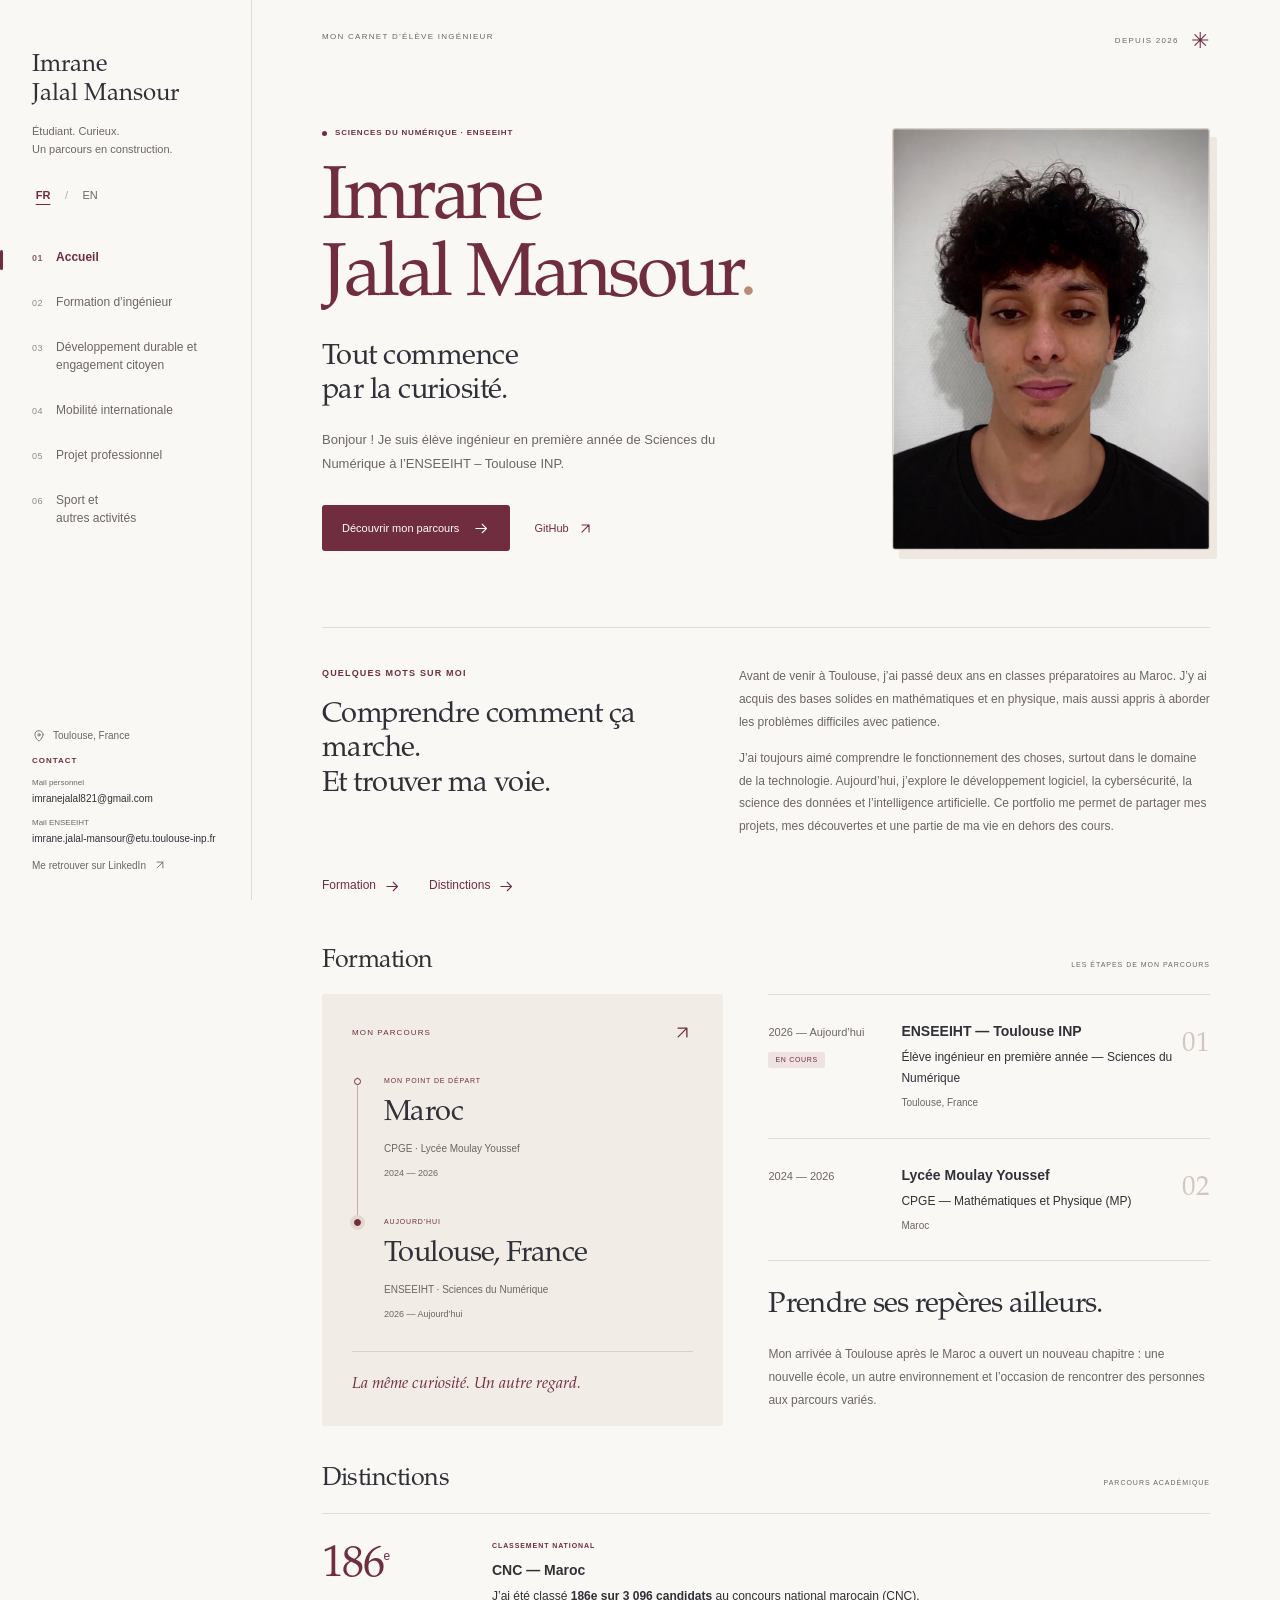
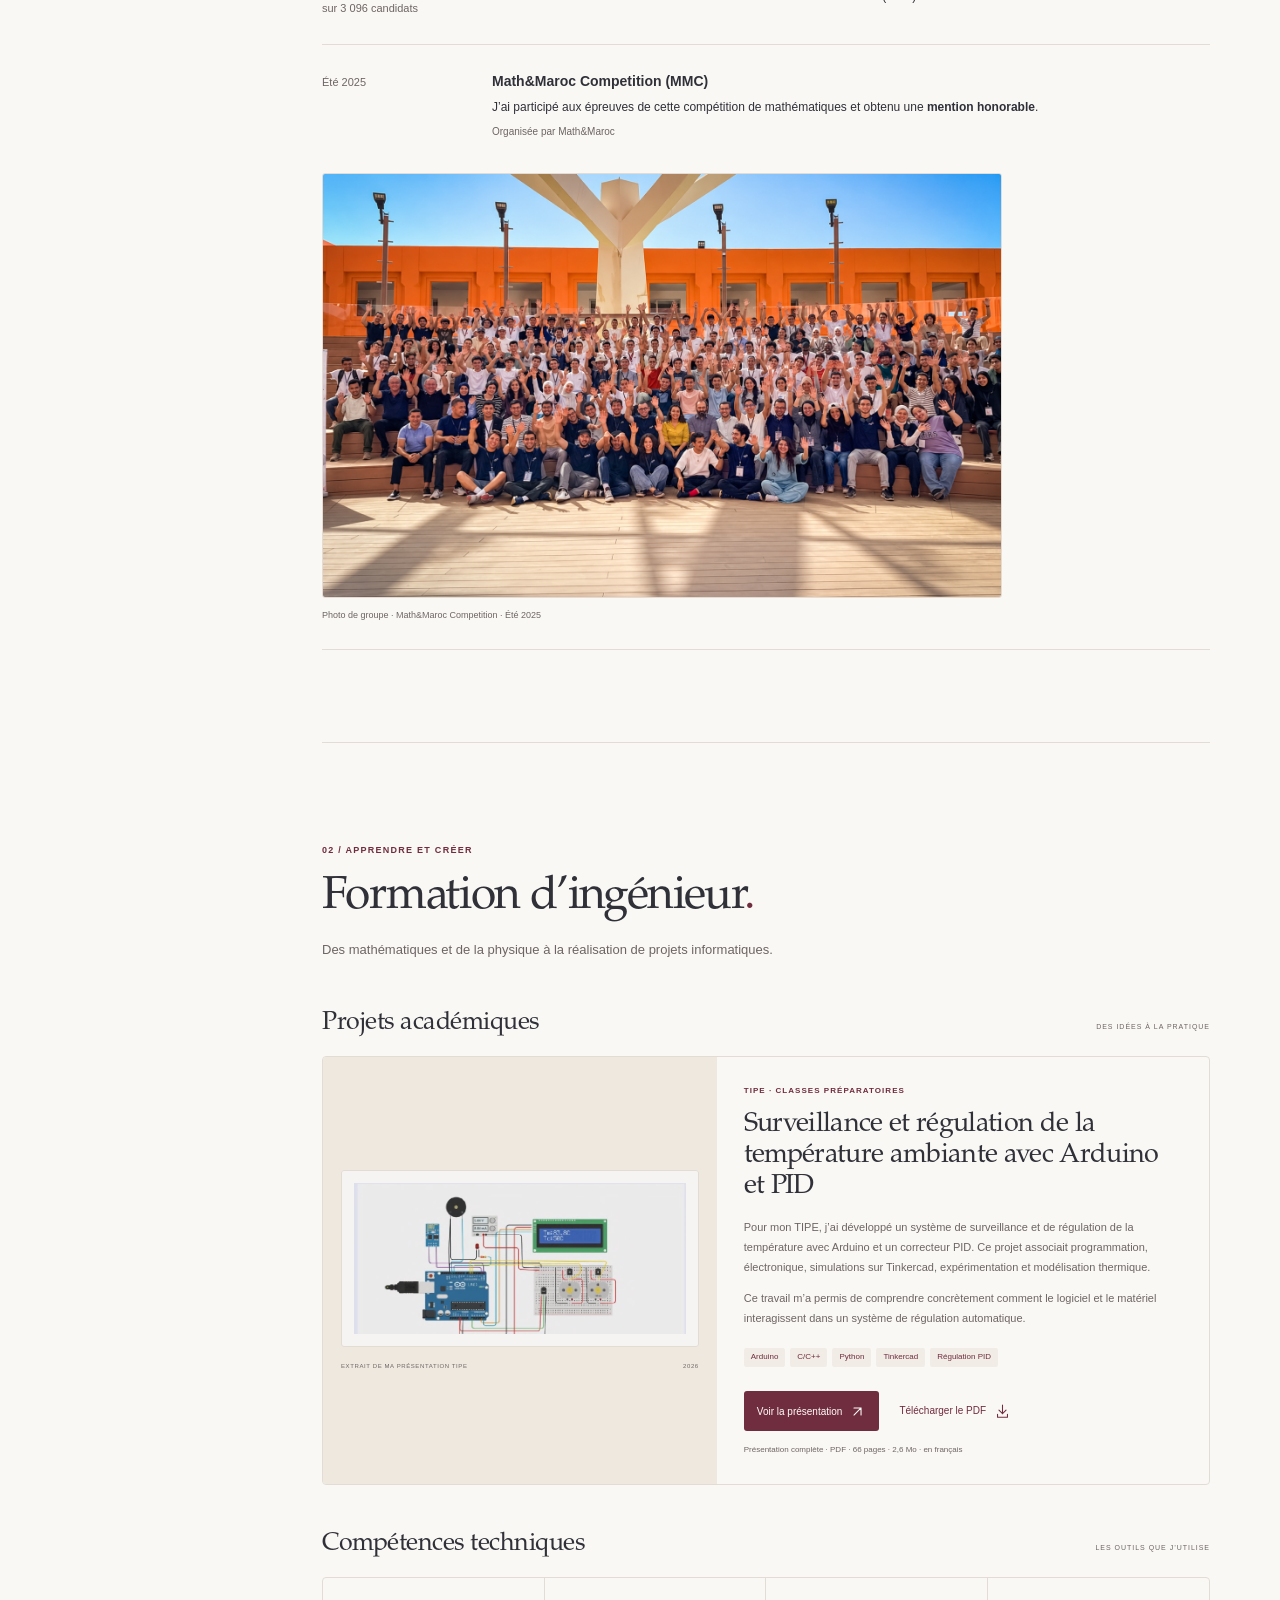
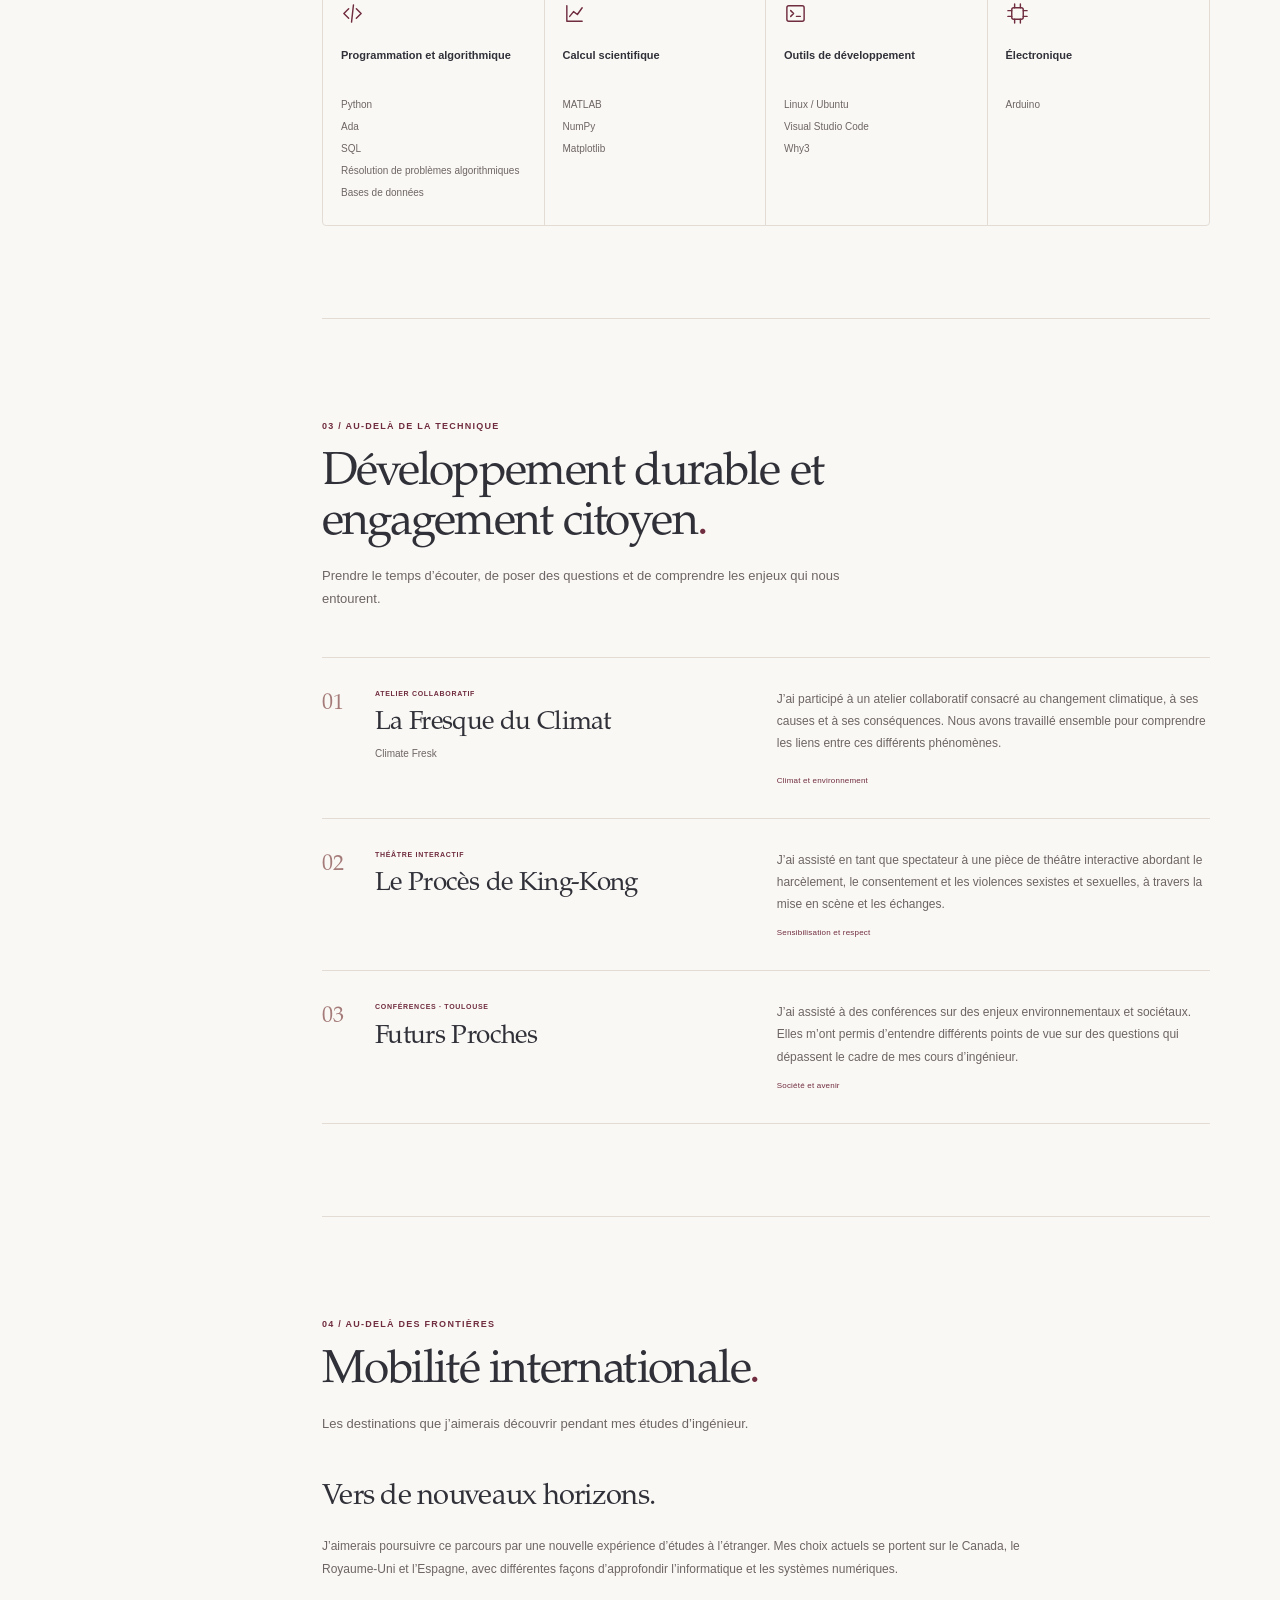
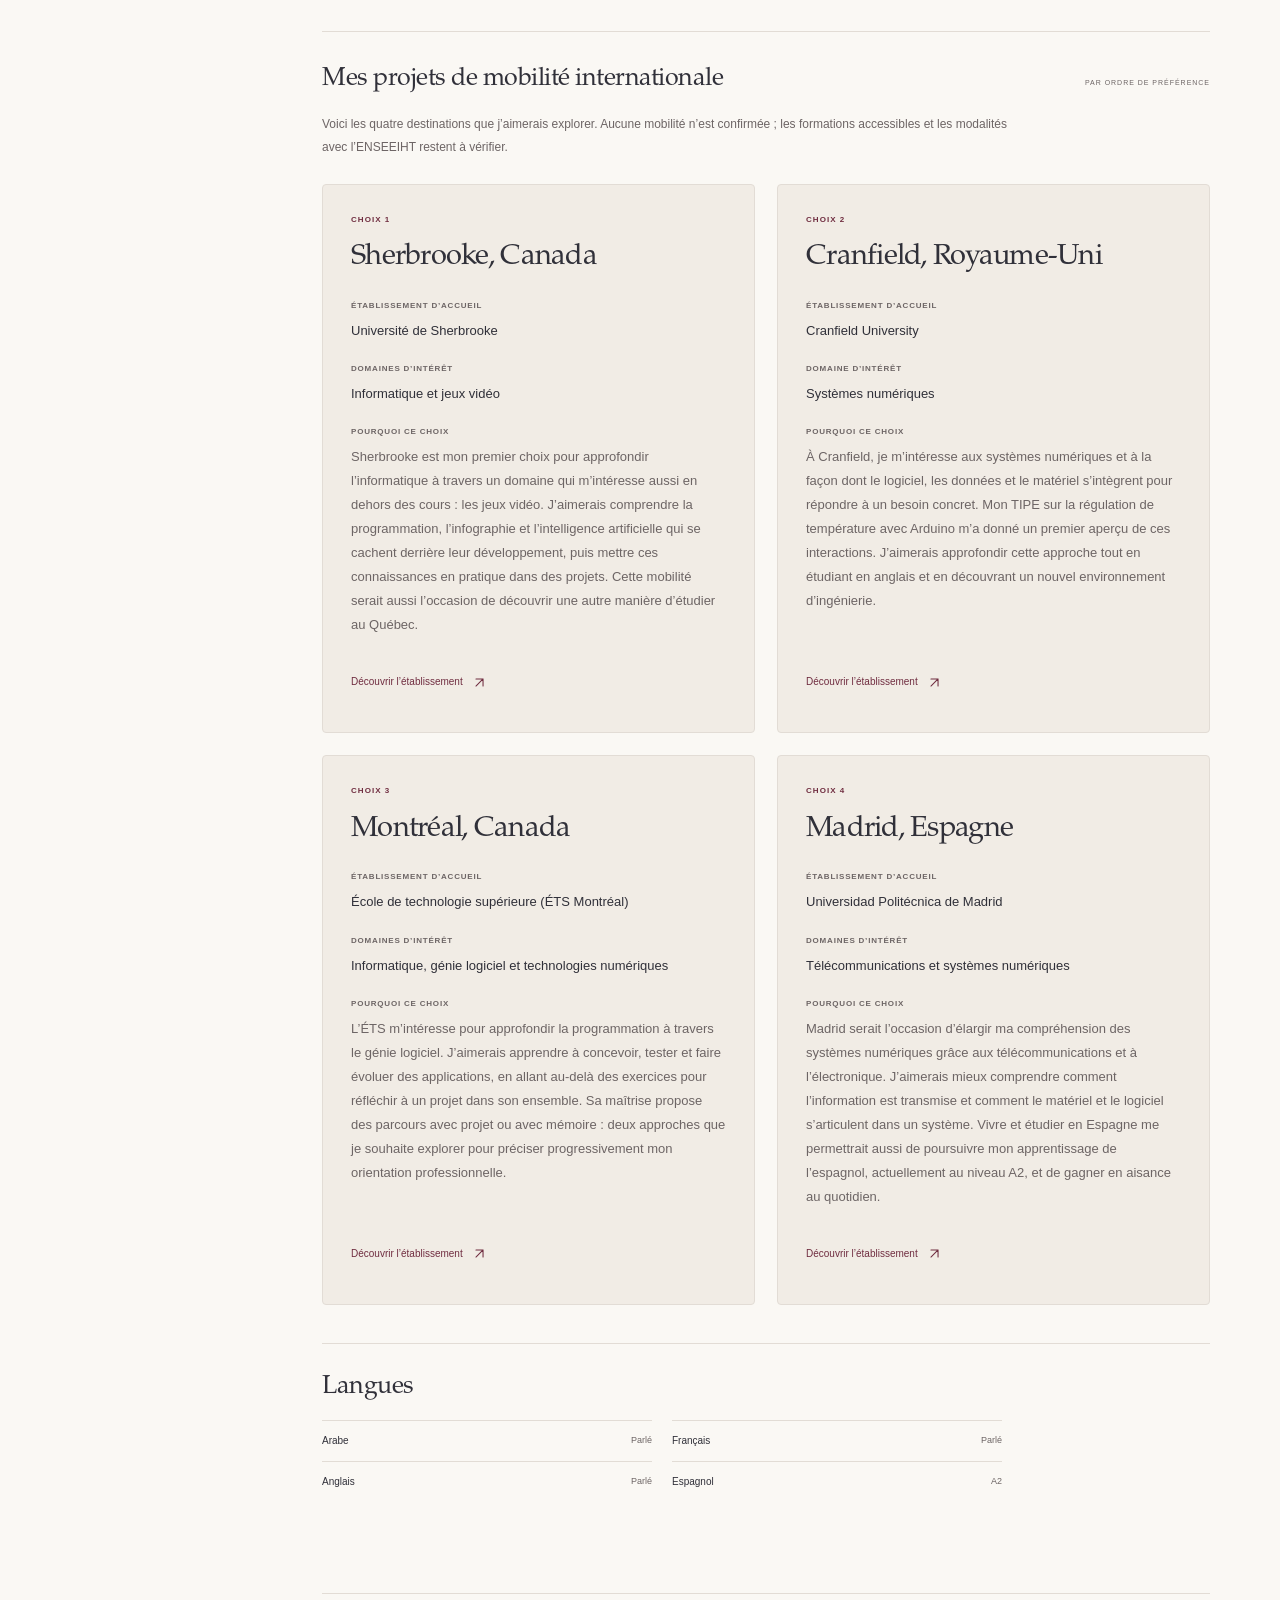
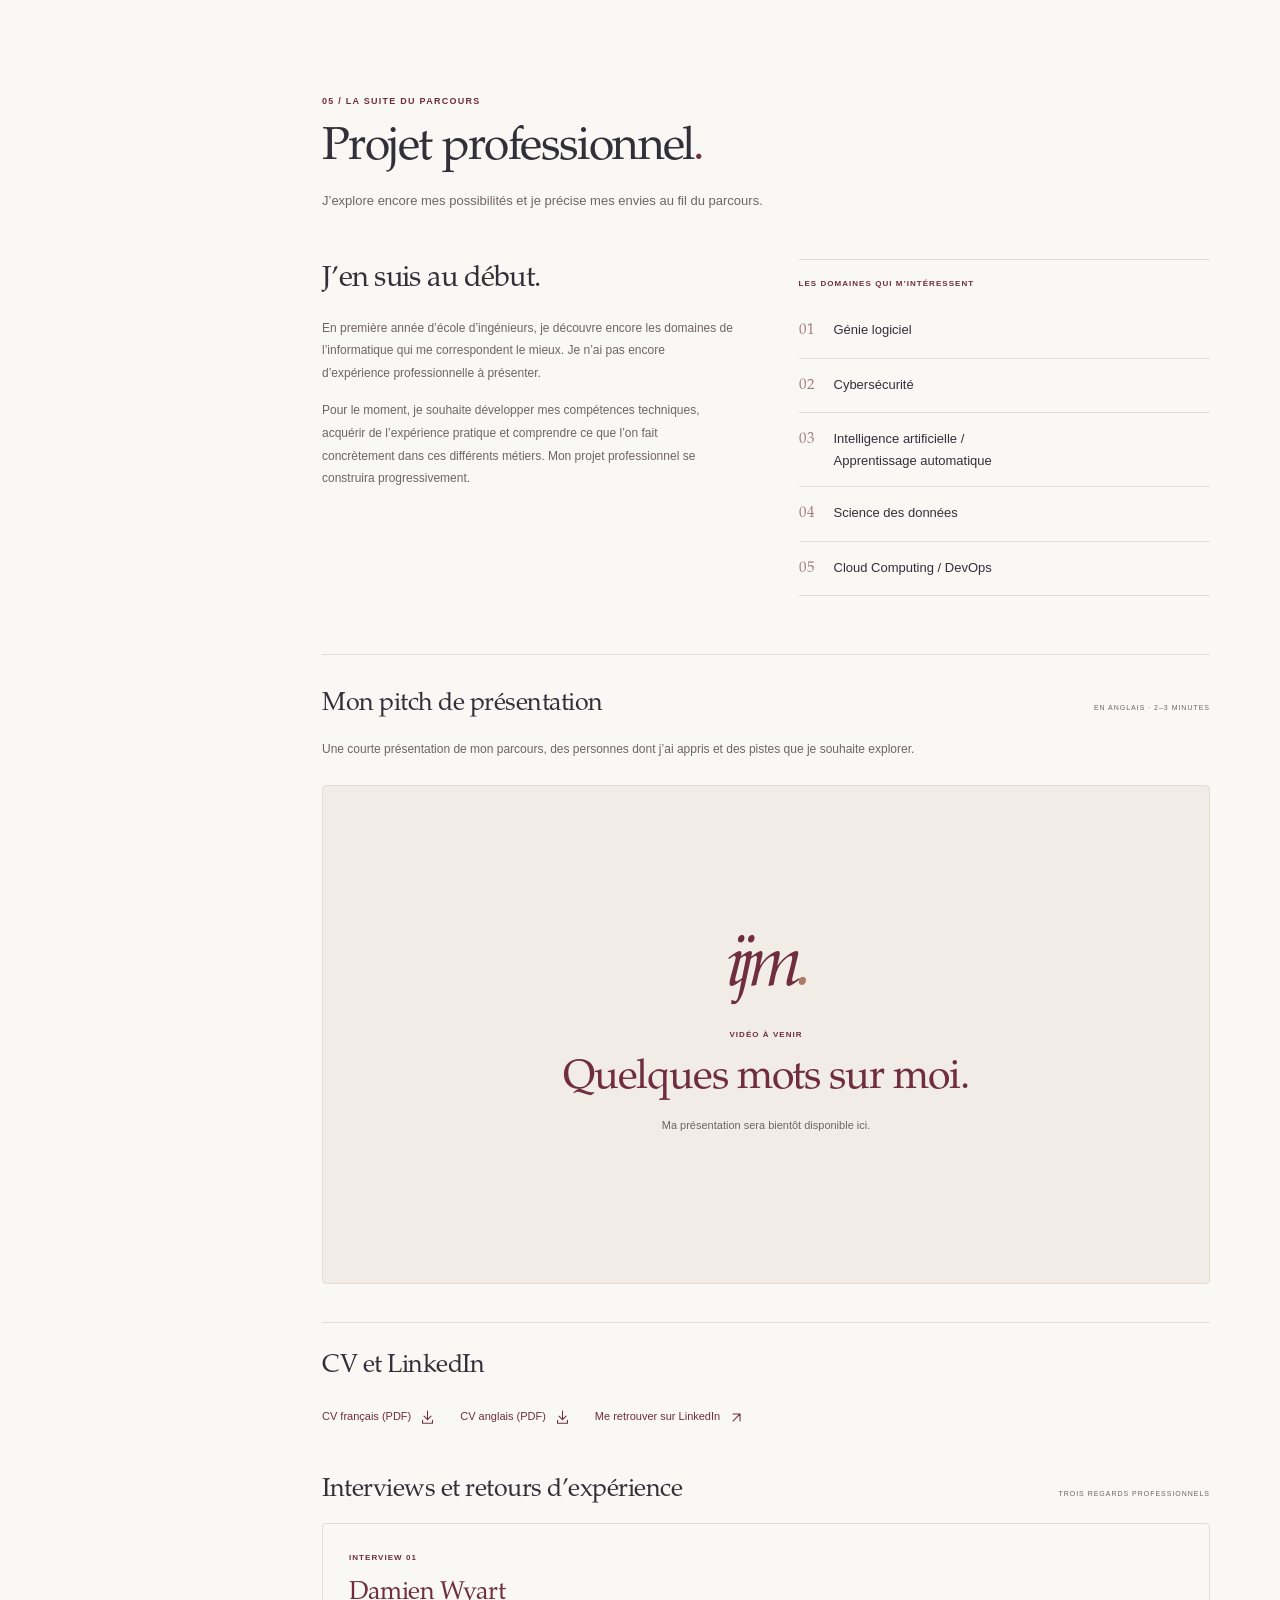
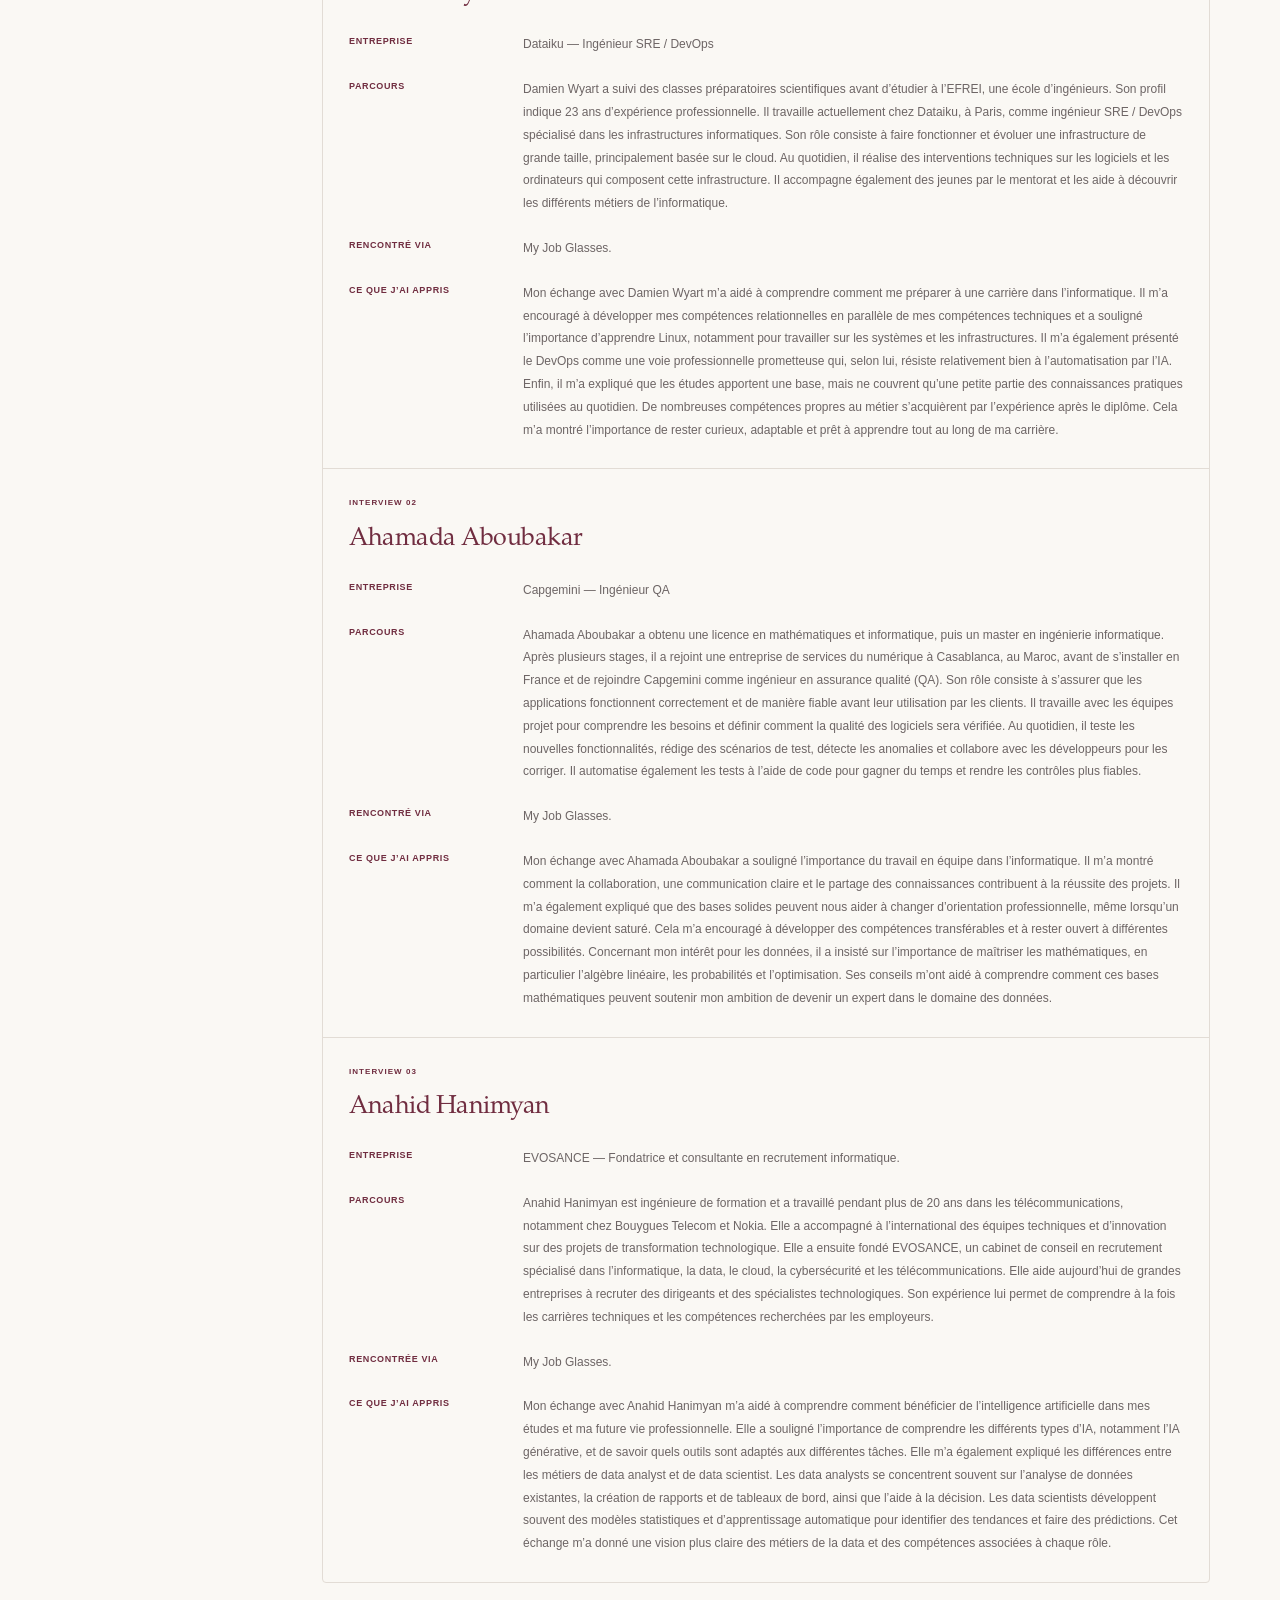
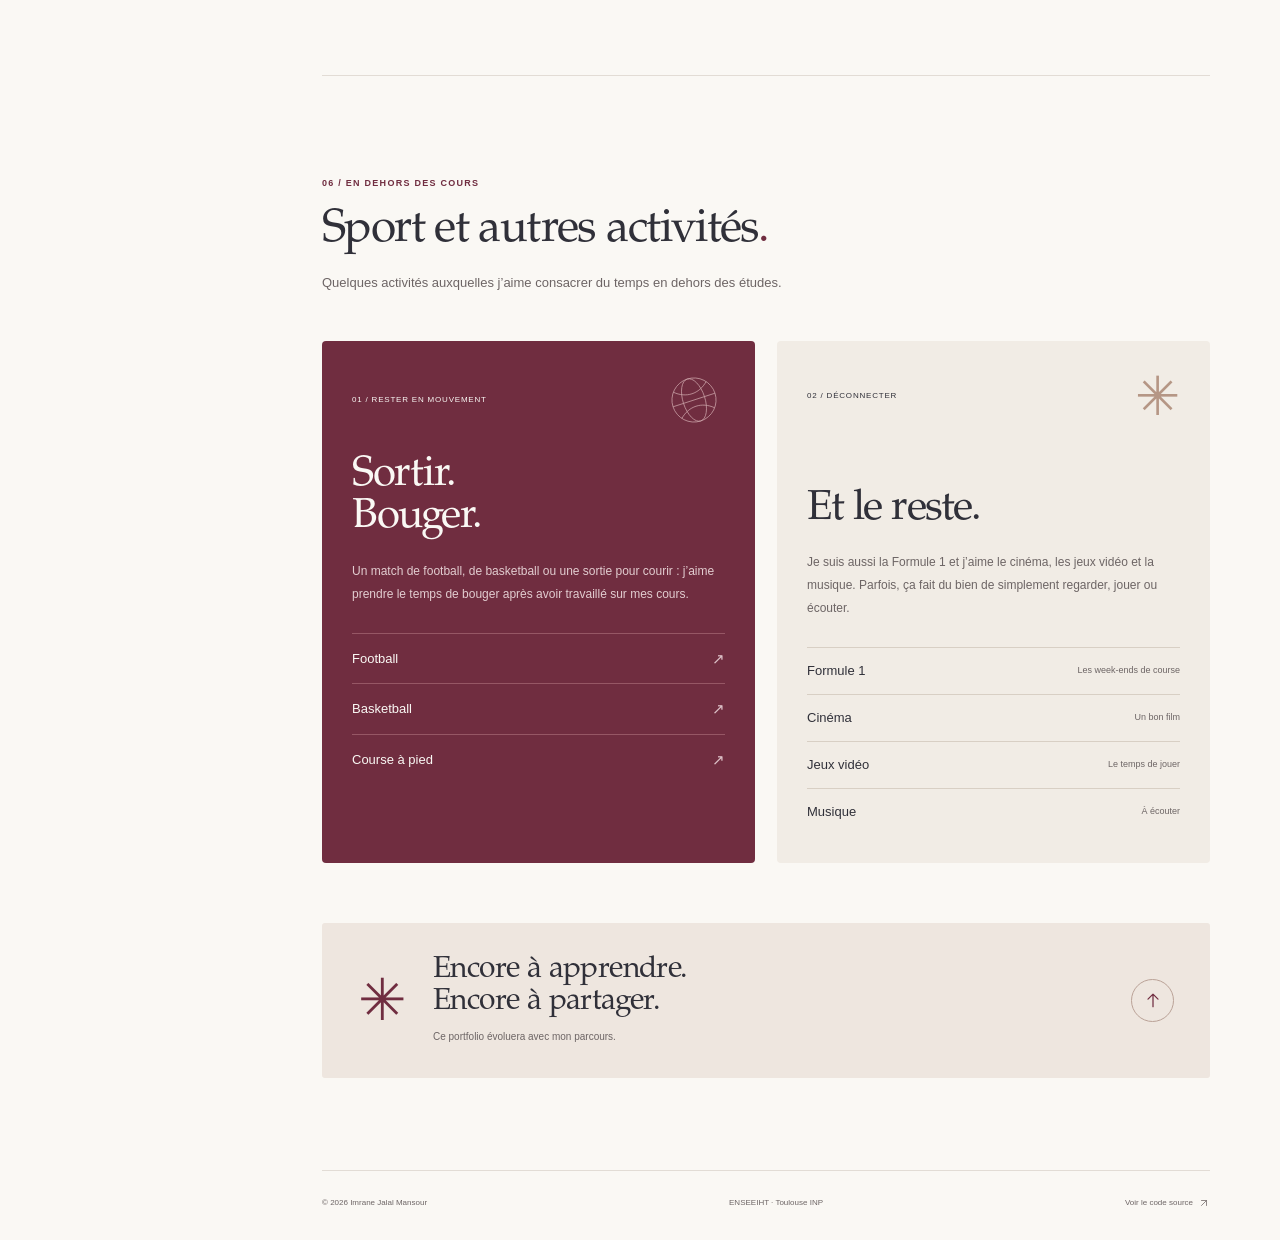
==== commit 013cb14e: "Remove ijm monogram from desktop and mobile navigation" ====
--- a/fr/index.html
+++ b/fr/index.html
@@ -39,7 +39,6 @@
   </svg>
 
   <header class="mobile-header">
-    <a class="mobile-brand" href="#welcome" aria-label="Imrane Jalal Mansour, accueil">ijm<span>.</span></a>
     <span class="mobile-caption">UN PARCOURS D’INGÉNIEUR</span>
     <div class="language-switch" role="group" aria-label="Langue"><a href="/fr/" lang="fr" hreflang="fr" data-language="fr" aria-label="Français" aria-current="page">FR</a><span aria-hidden="true">/</span><a href="/" lang="en" hreflang="en" data-language="en" aria-label="English">EN</a></div>
     <button class="menu-toggle" type="button" aria-controls="site-menu" aria-expanded="false" hidden><span class="menu-label">Menu</span><span class="menu-lines" aria-hidden="true"></span></button>
@@ -47,7 +46,6 @@
   <div class="menu-backdrop" hidden></div>
 
   <aside class="sidebar" id="site-menu" aria-label="Navigation du portfolio">
-    <a class="brand" href="#welcome" aria-label="Imrane Jalal Mansour, accueil">ijm<span>.</span></a>
     <p class="sidebar-name">Imrane<br>Jalal Mansour</p>
     <p class="sidebar-caption">Étudiant. Curieux.<br>Un parcours en construction.</p>
     <div class="language-switch" role="group" aria-label="Langue"><a href="/fr/" lang="fr" hreflang="fr" data-language="fr" aria-label="Français" aria-current="page">FR</a><span aria-hidden="true">/</span><a href="/" lang="en" hreflang="en" data-language="en" aria-label="English">EN</a></div>
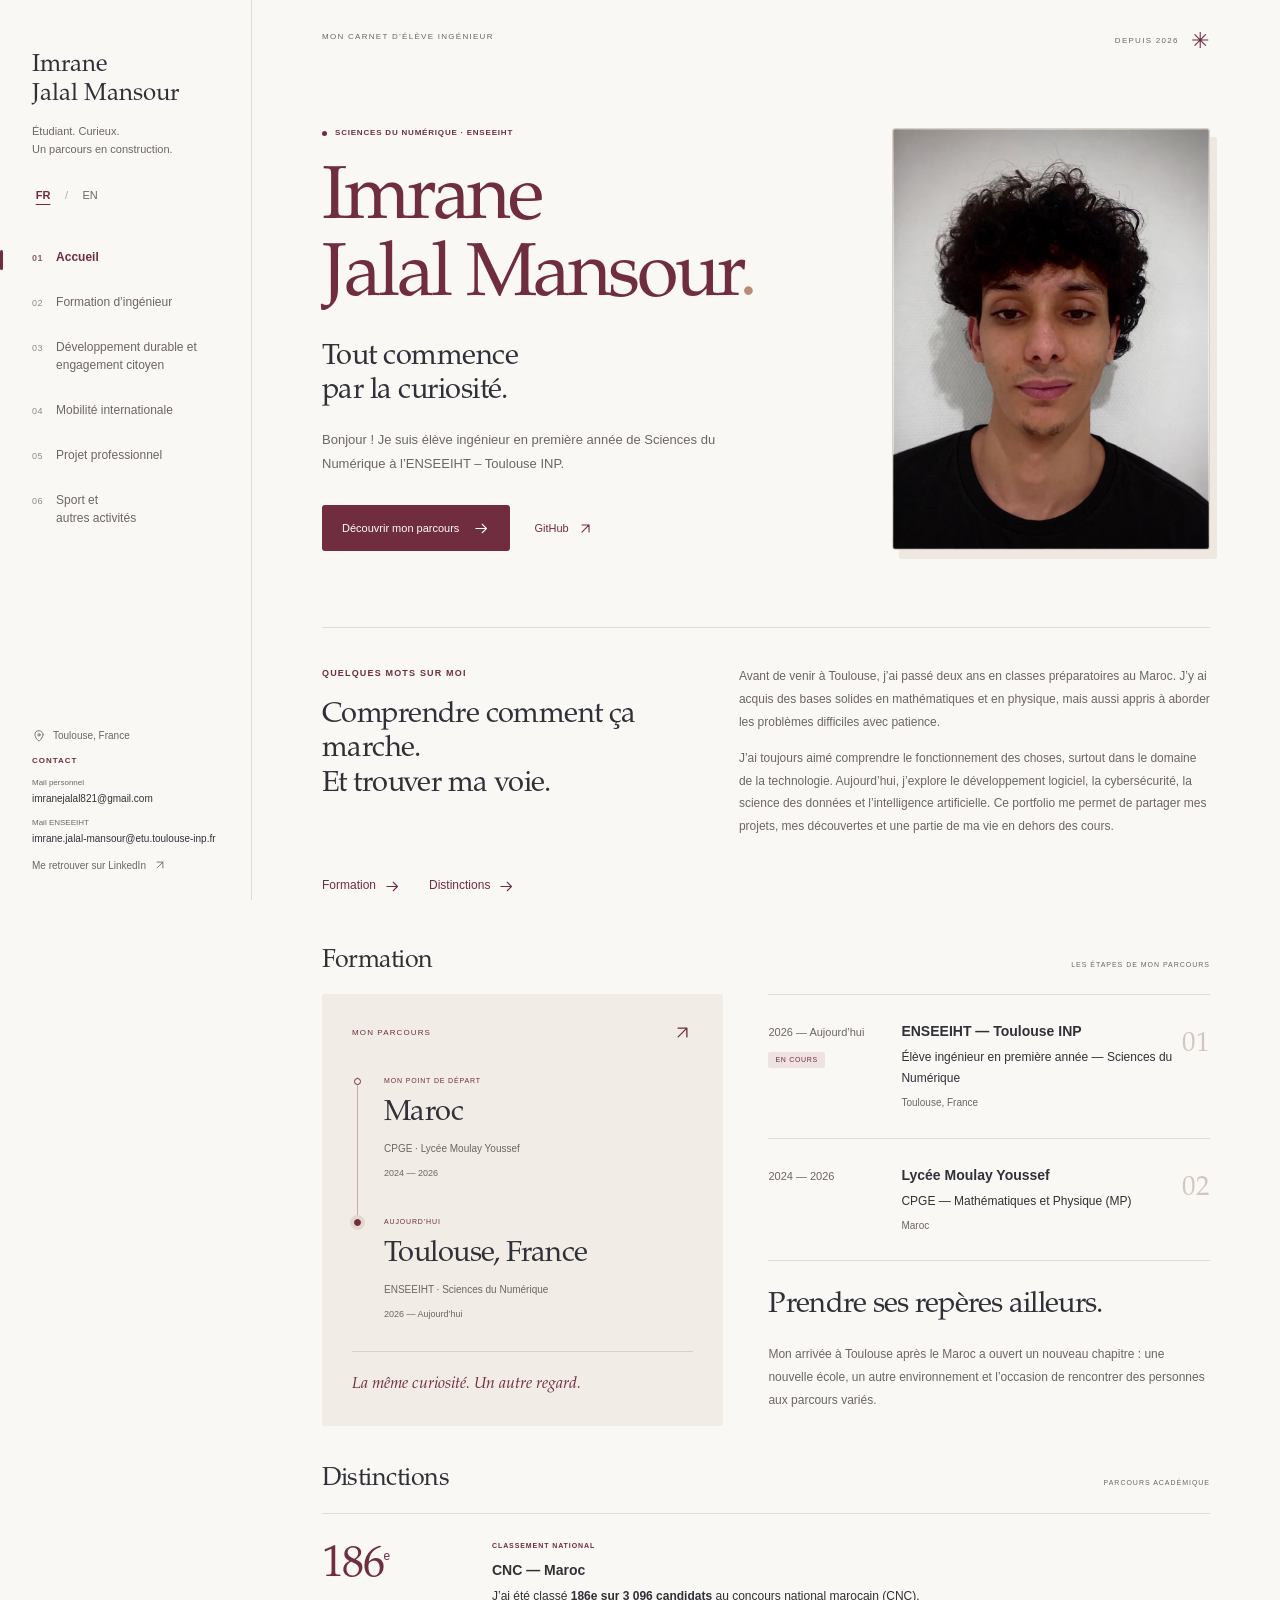
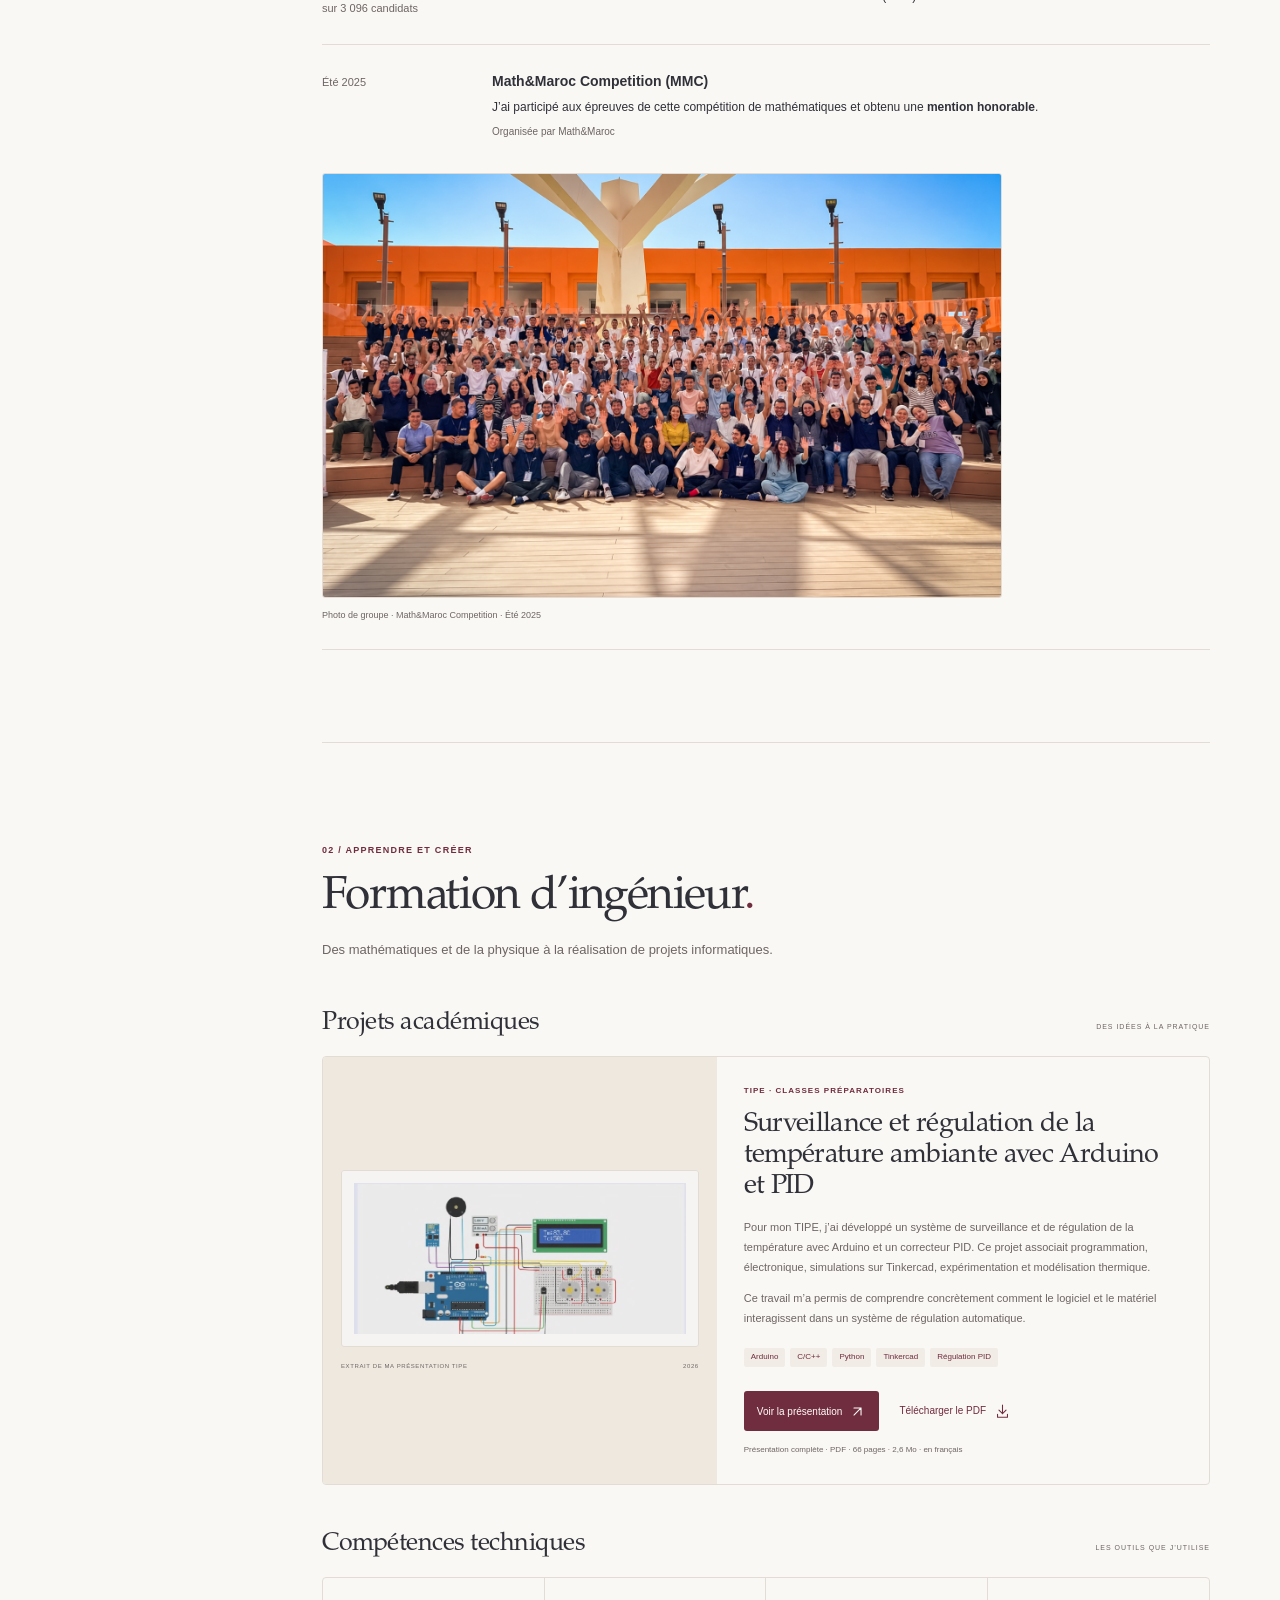
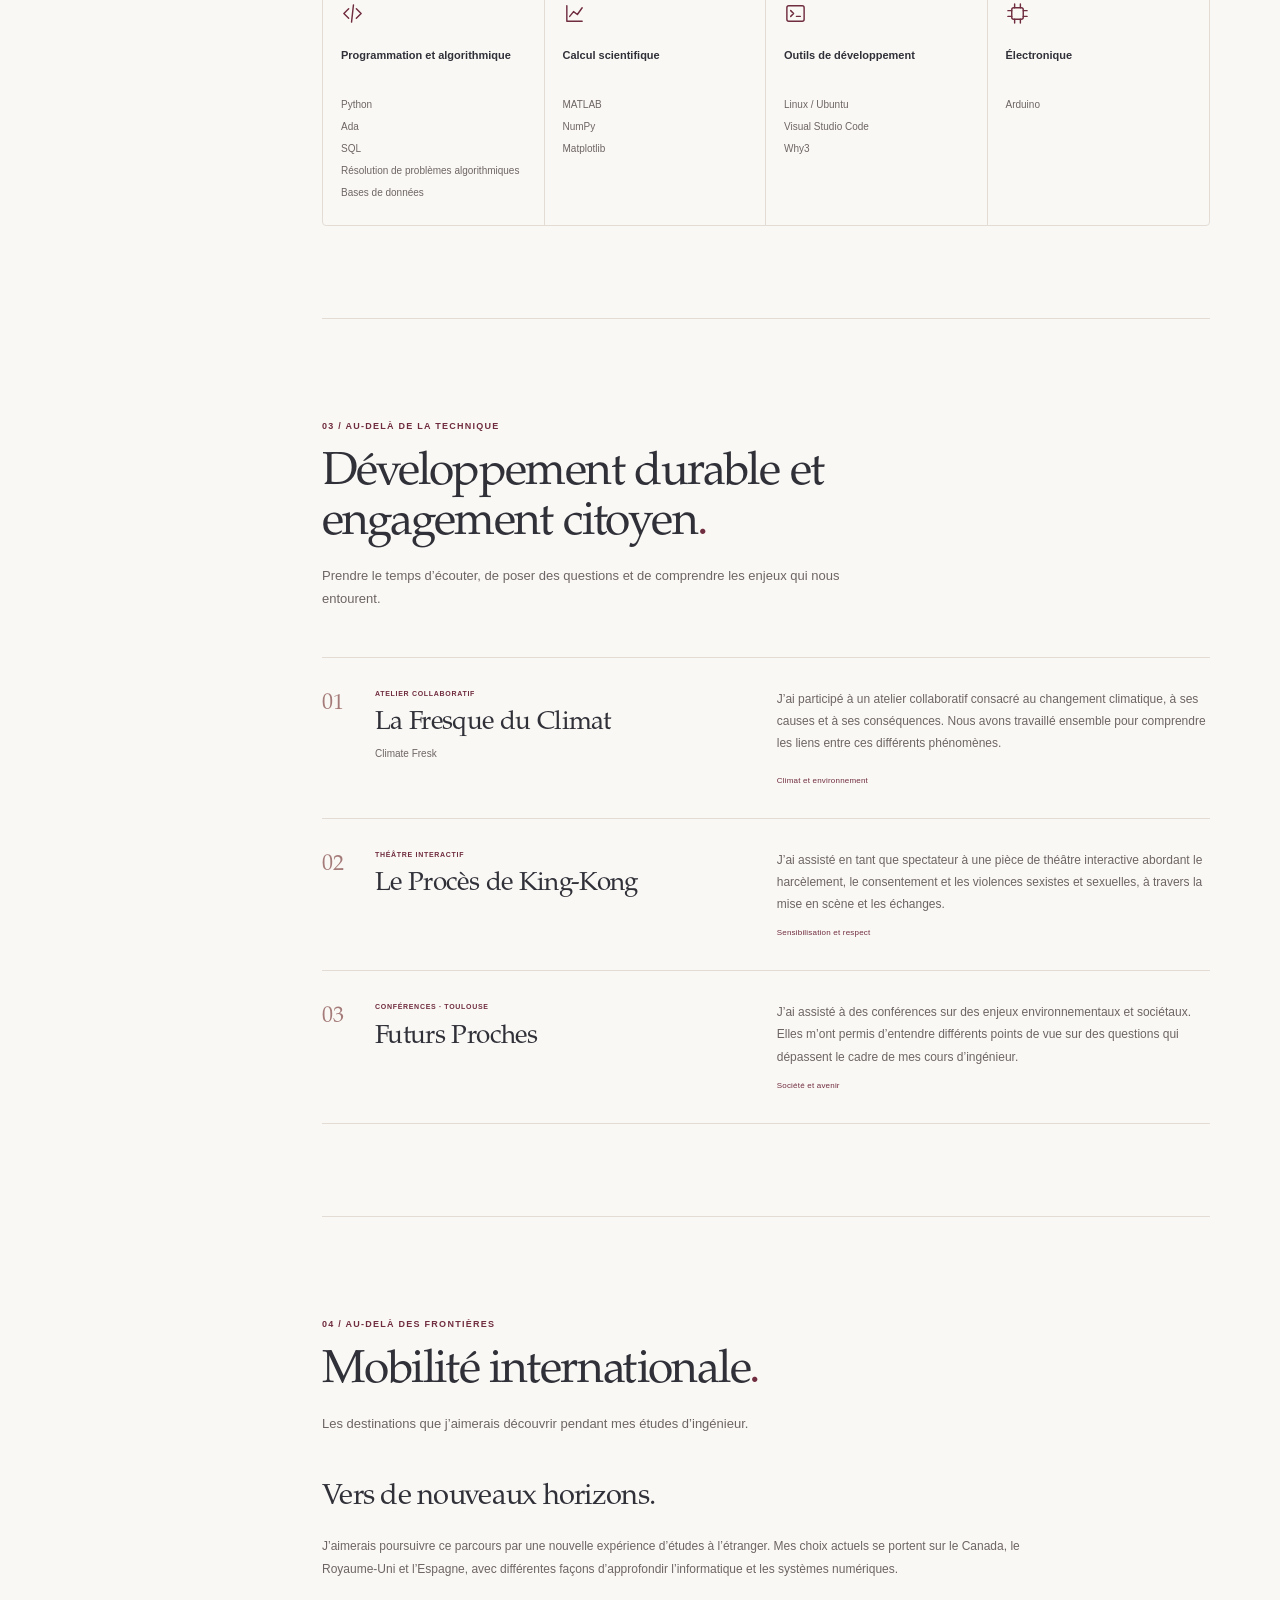
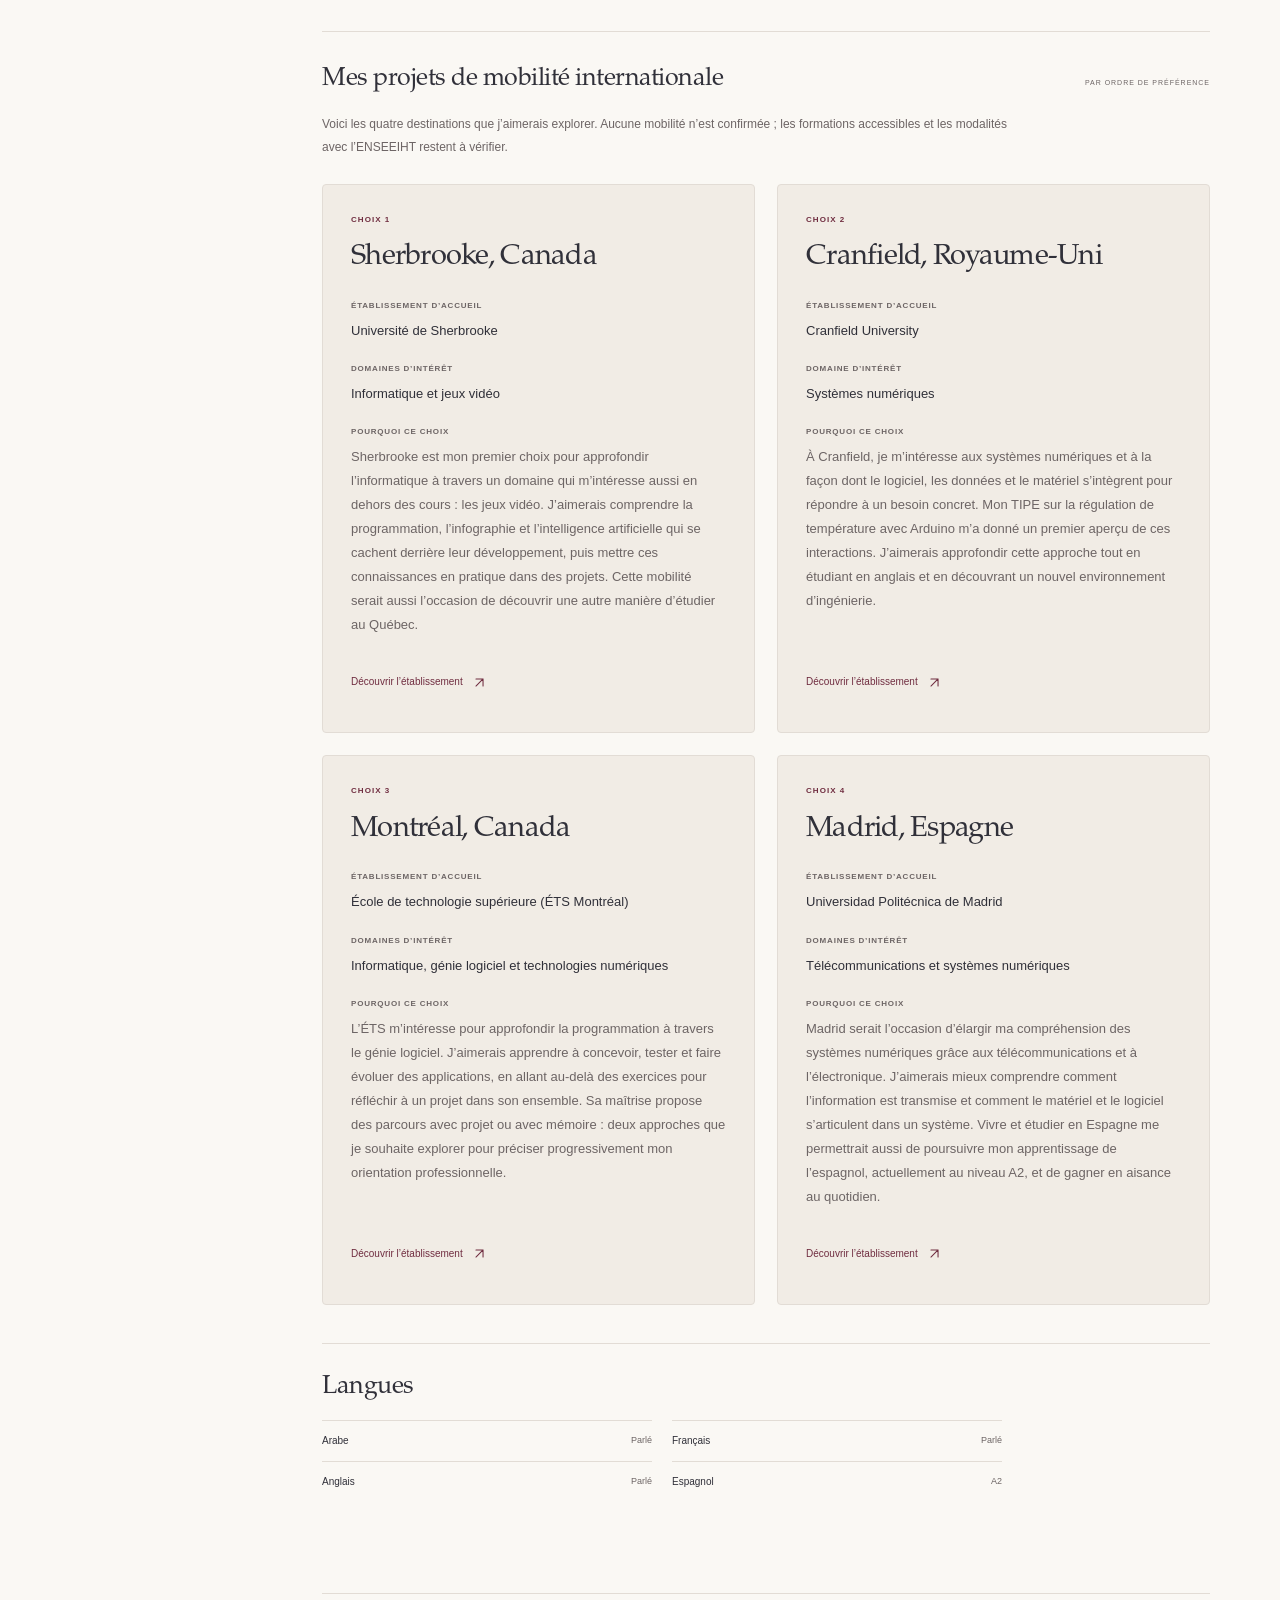
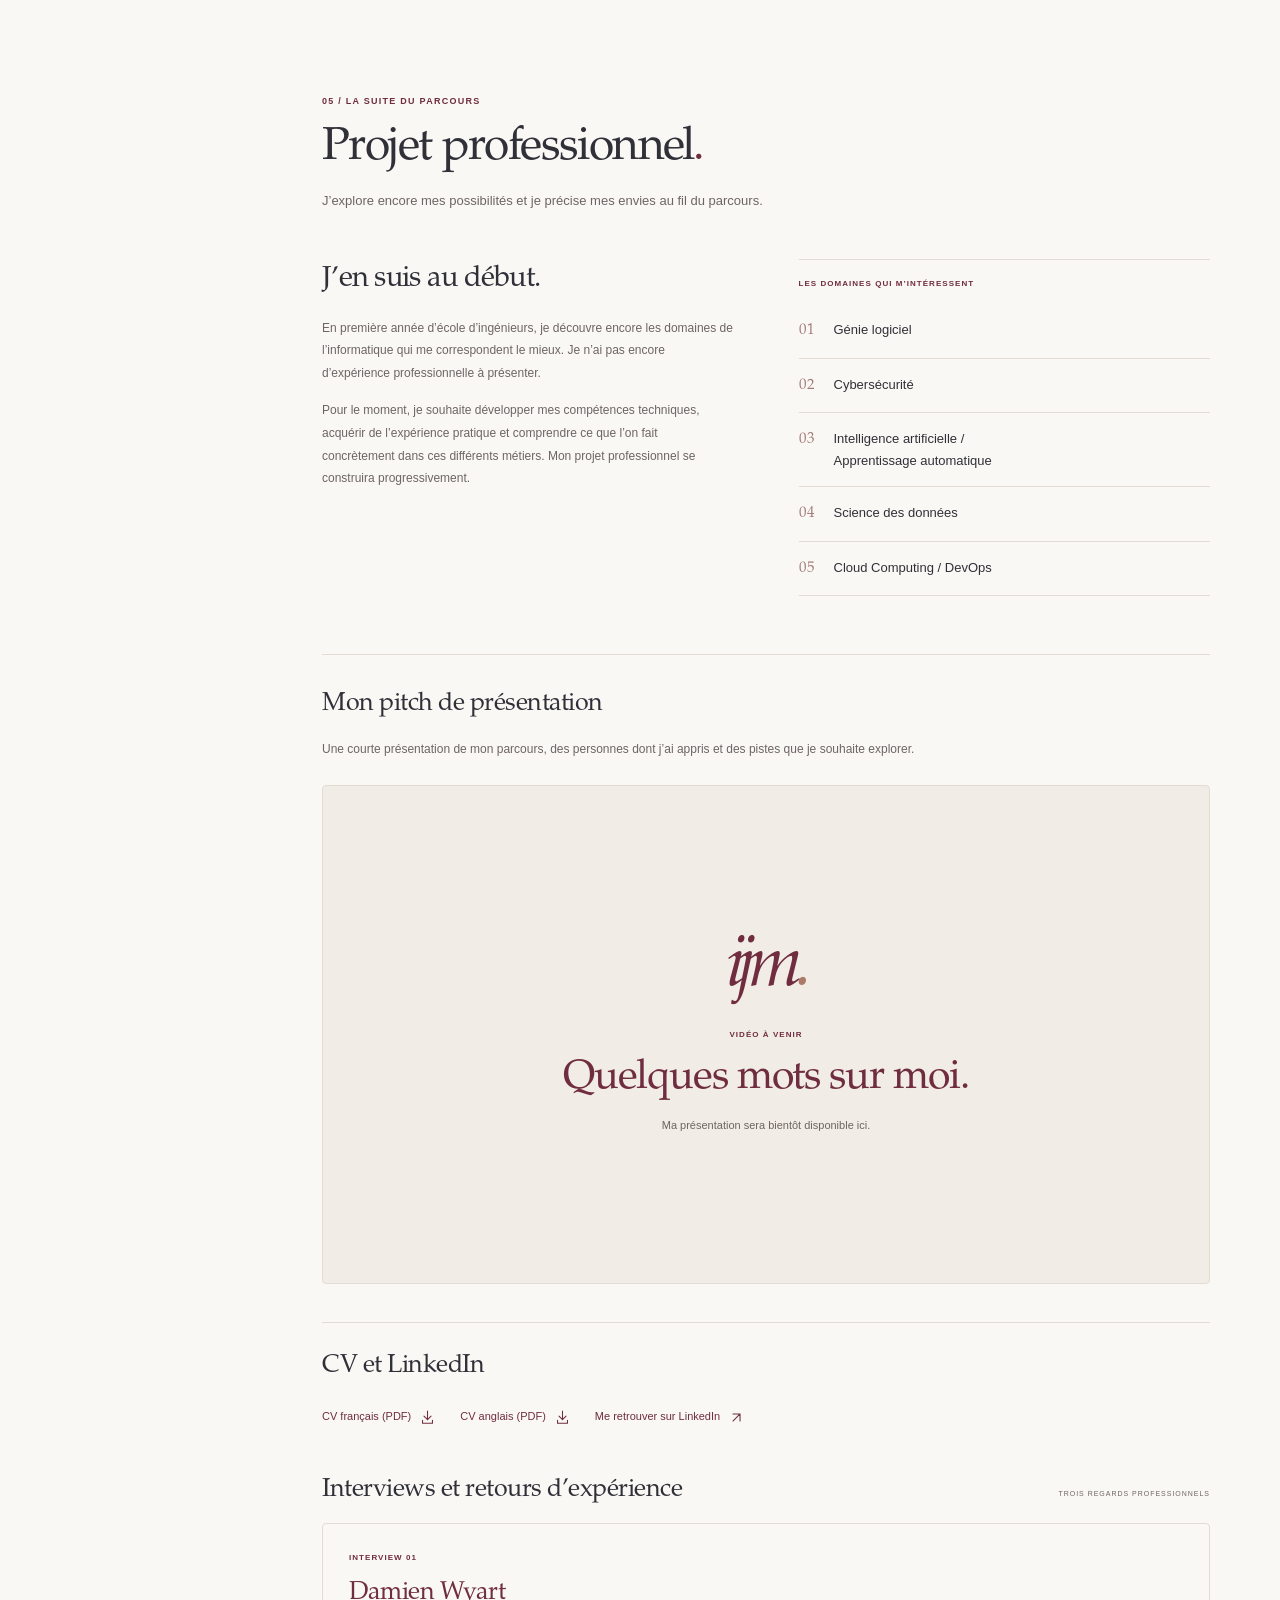
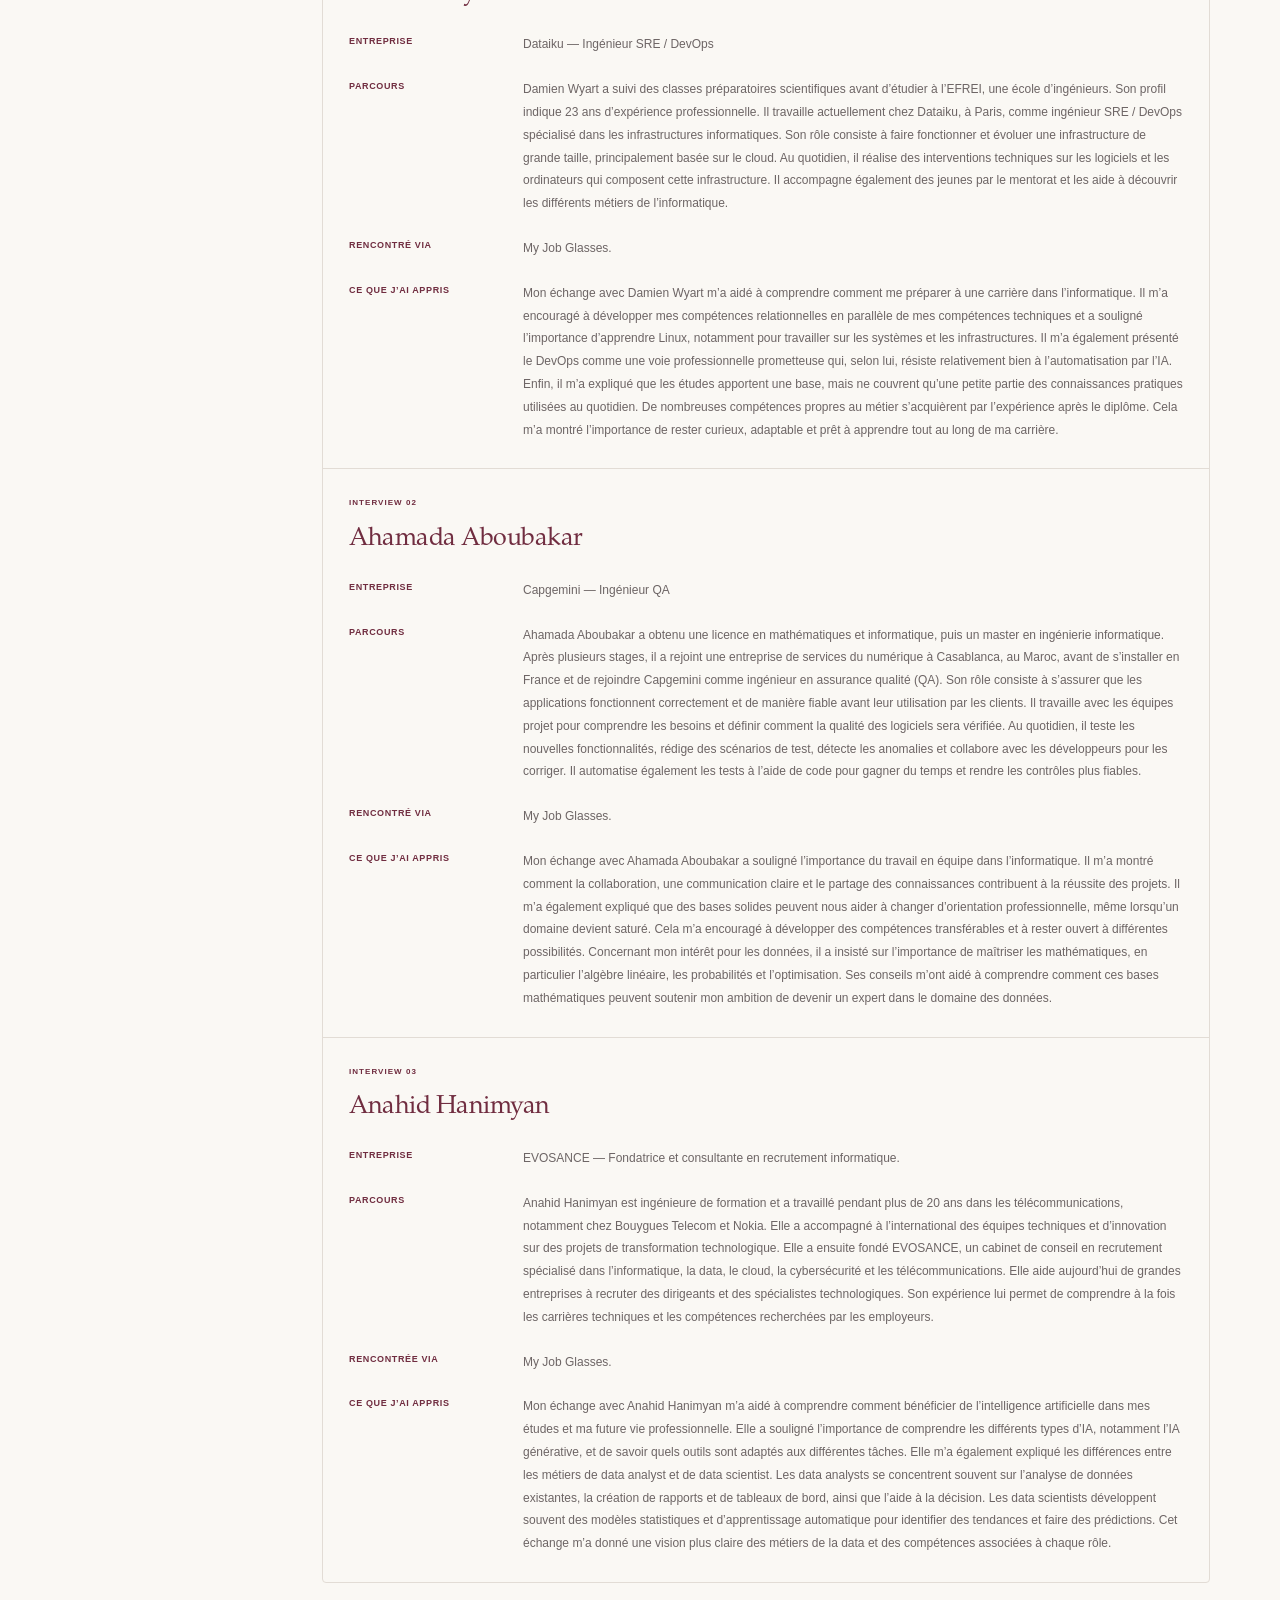
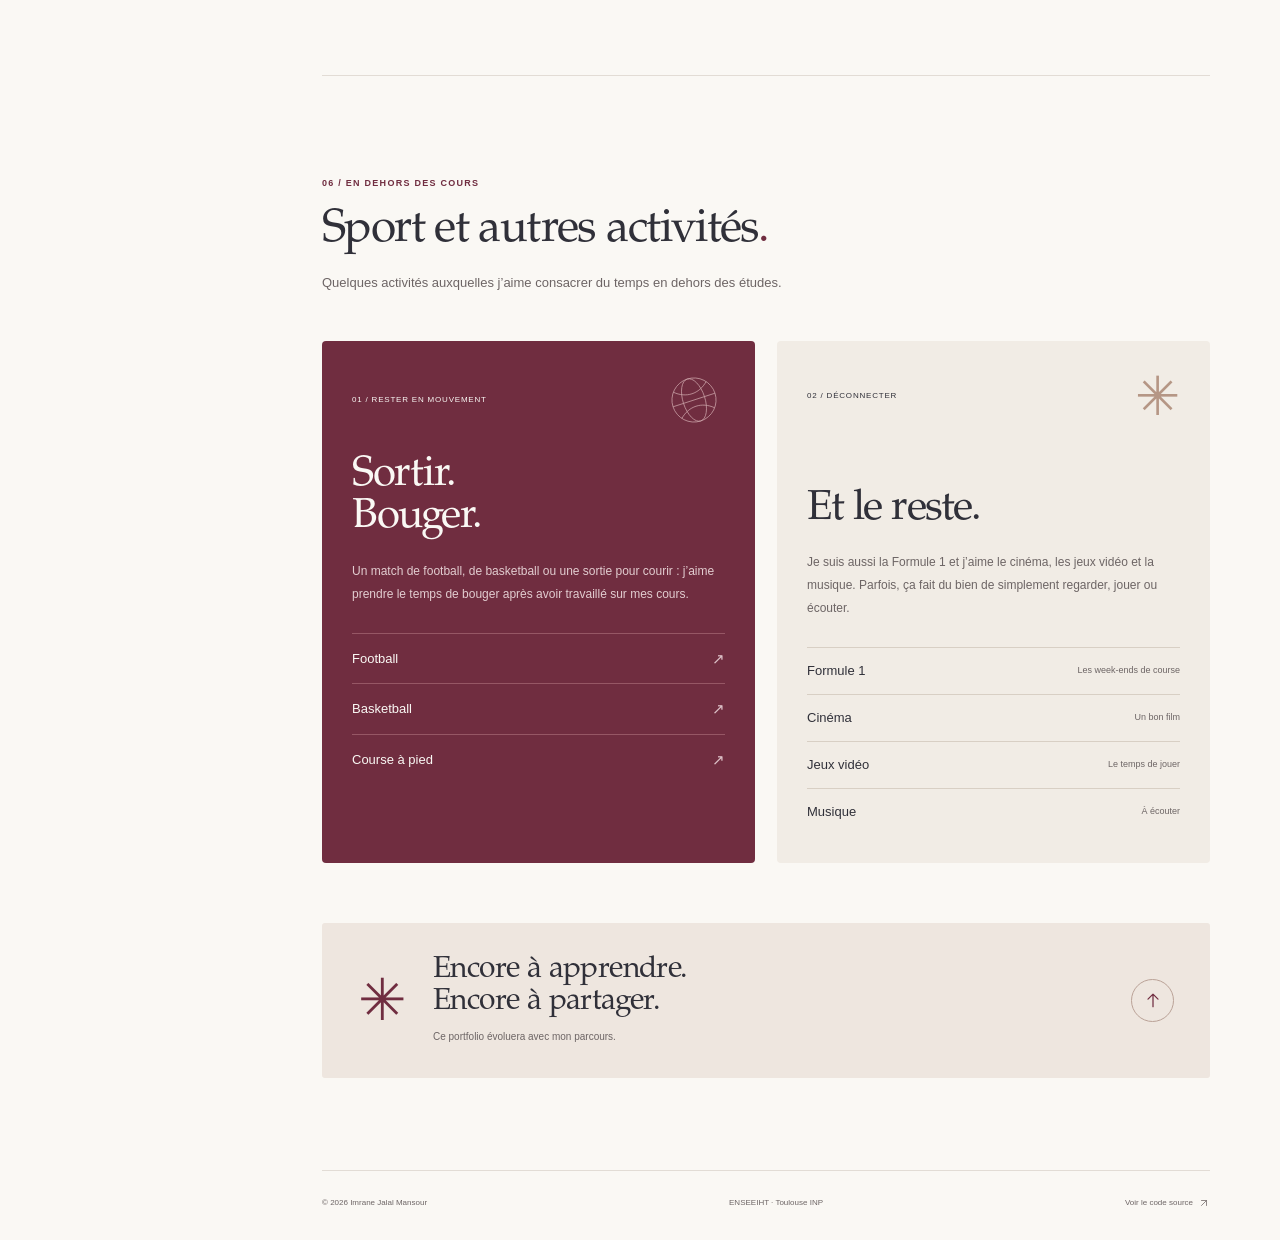
==== commit fdf43bf8: "Remove language and duration label above pitch video" ====
--- a/fr/index.html
+++ b/fr/index.html
@@ -220,7 +220,7 @@
       <div class="career-interests"><p class="eyebrow">LES DOMAINES QUI M’INTÉRESSENT</p><ul><li><span>01</span>Génie logiciel</li><li><span>02</span>Cybersécurité</li><li><span>03</span>Intelligence artificielle /<br>Apprentissage automatique</li><li><span>04</span>Science des données</li><li><span>05</span>Cloud Computing / DevOps</li></ul></div></div>
 
       <div class="career-pitch" id="pitch-video" aria-labelledby="pitch-title">
-        <div class="subsection-heading"><h3 id="pitch-title">Mon pitch de présentation</h3><span>EN ANGLAIS · 2–3 MINUTES</span></div>
+        <div class="subsection-heading"><h3 id="pitch-title">Mon pitch de présentation</h3></div>
         <p class="pitch-intro">Une courte présentation de mon parcours, des personnes dont j’ai appris et des pistes que je souhaite explorer.</p>
         <div class="pitch-frame">
           <video id="pitch-player" class="pitch-player" controls playsinline preload="metadata" aria-label="Présentation personnelle d’Imrane Jalal Mansour, en anglais" hidden>
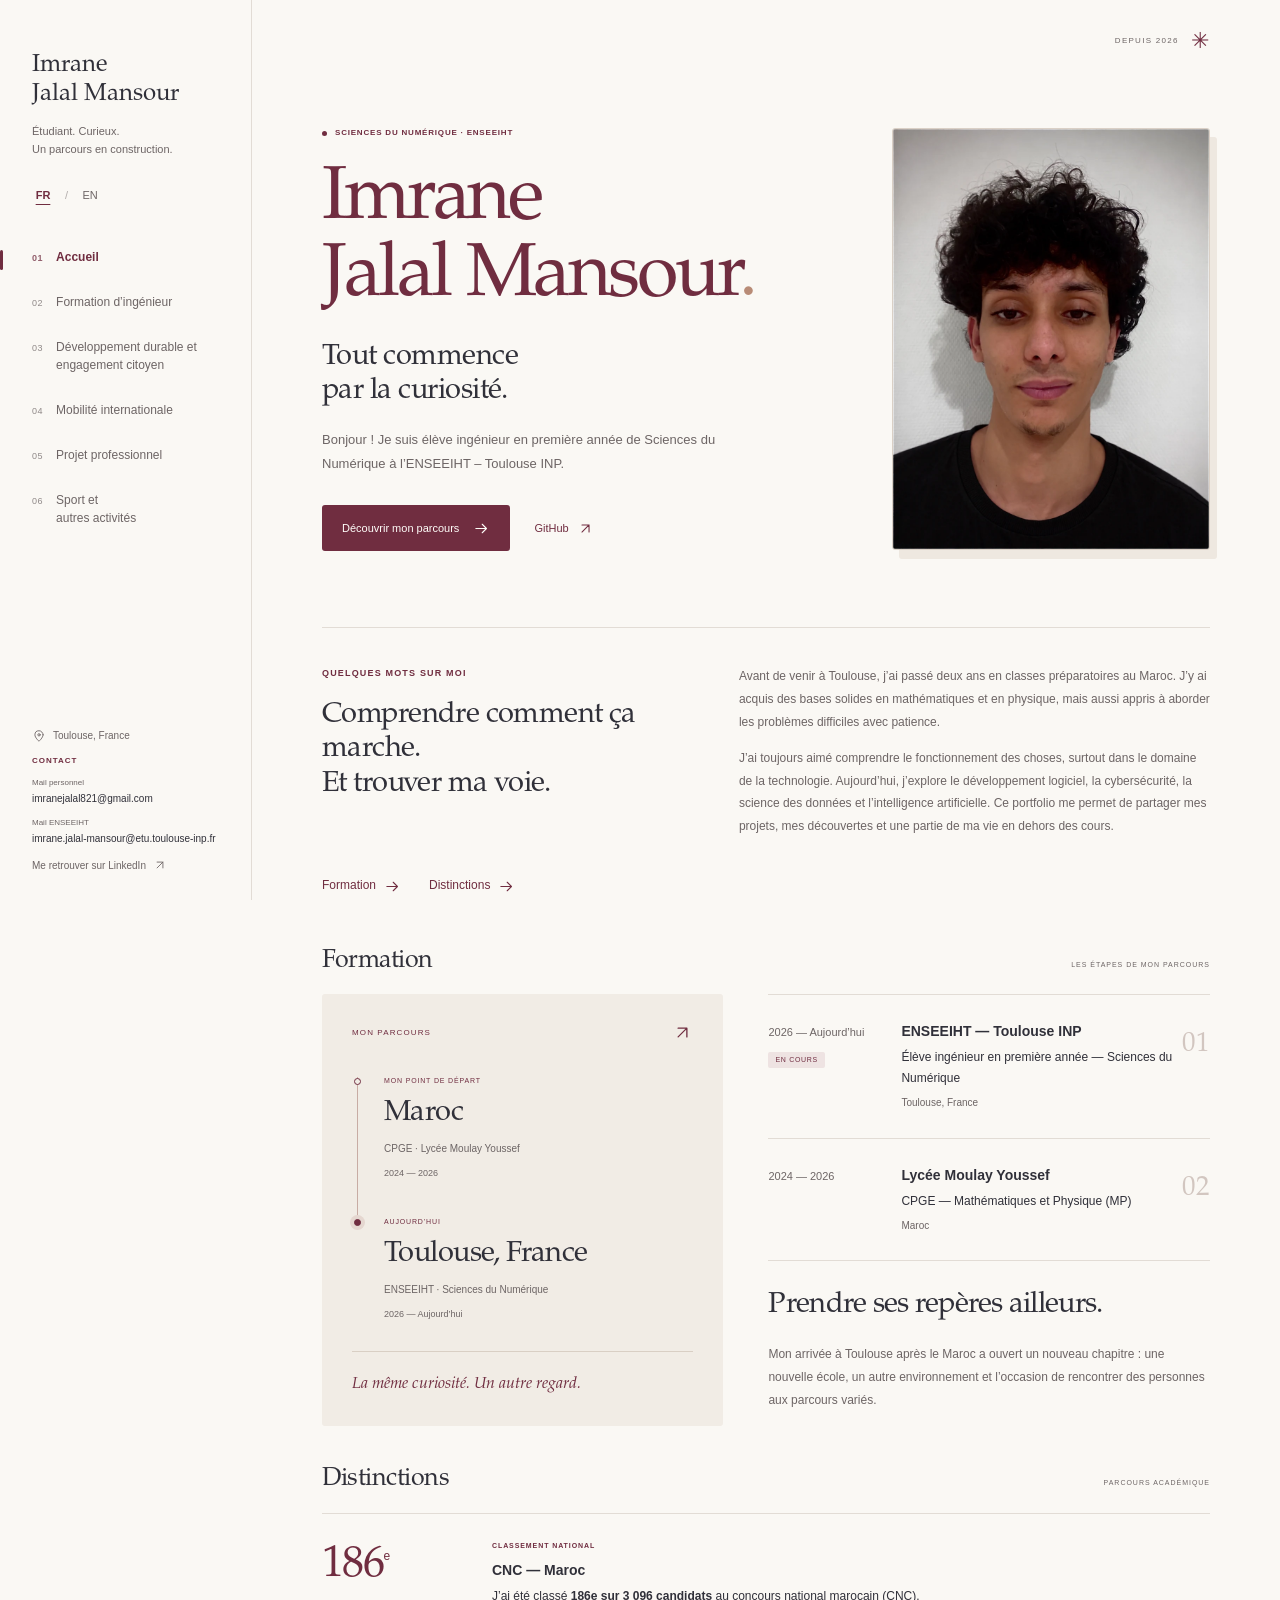
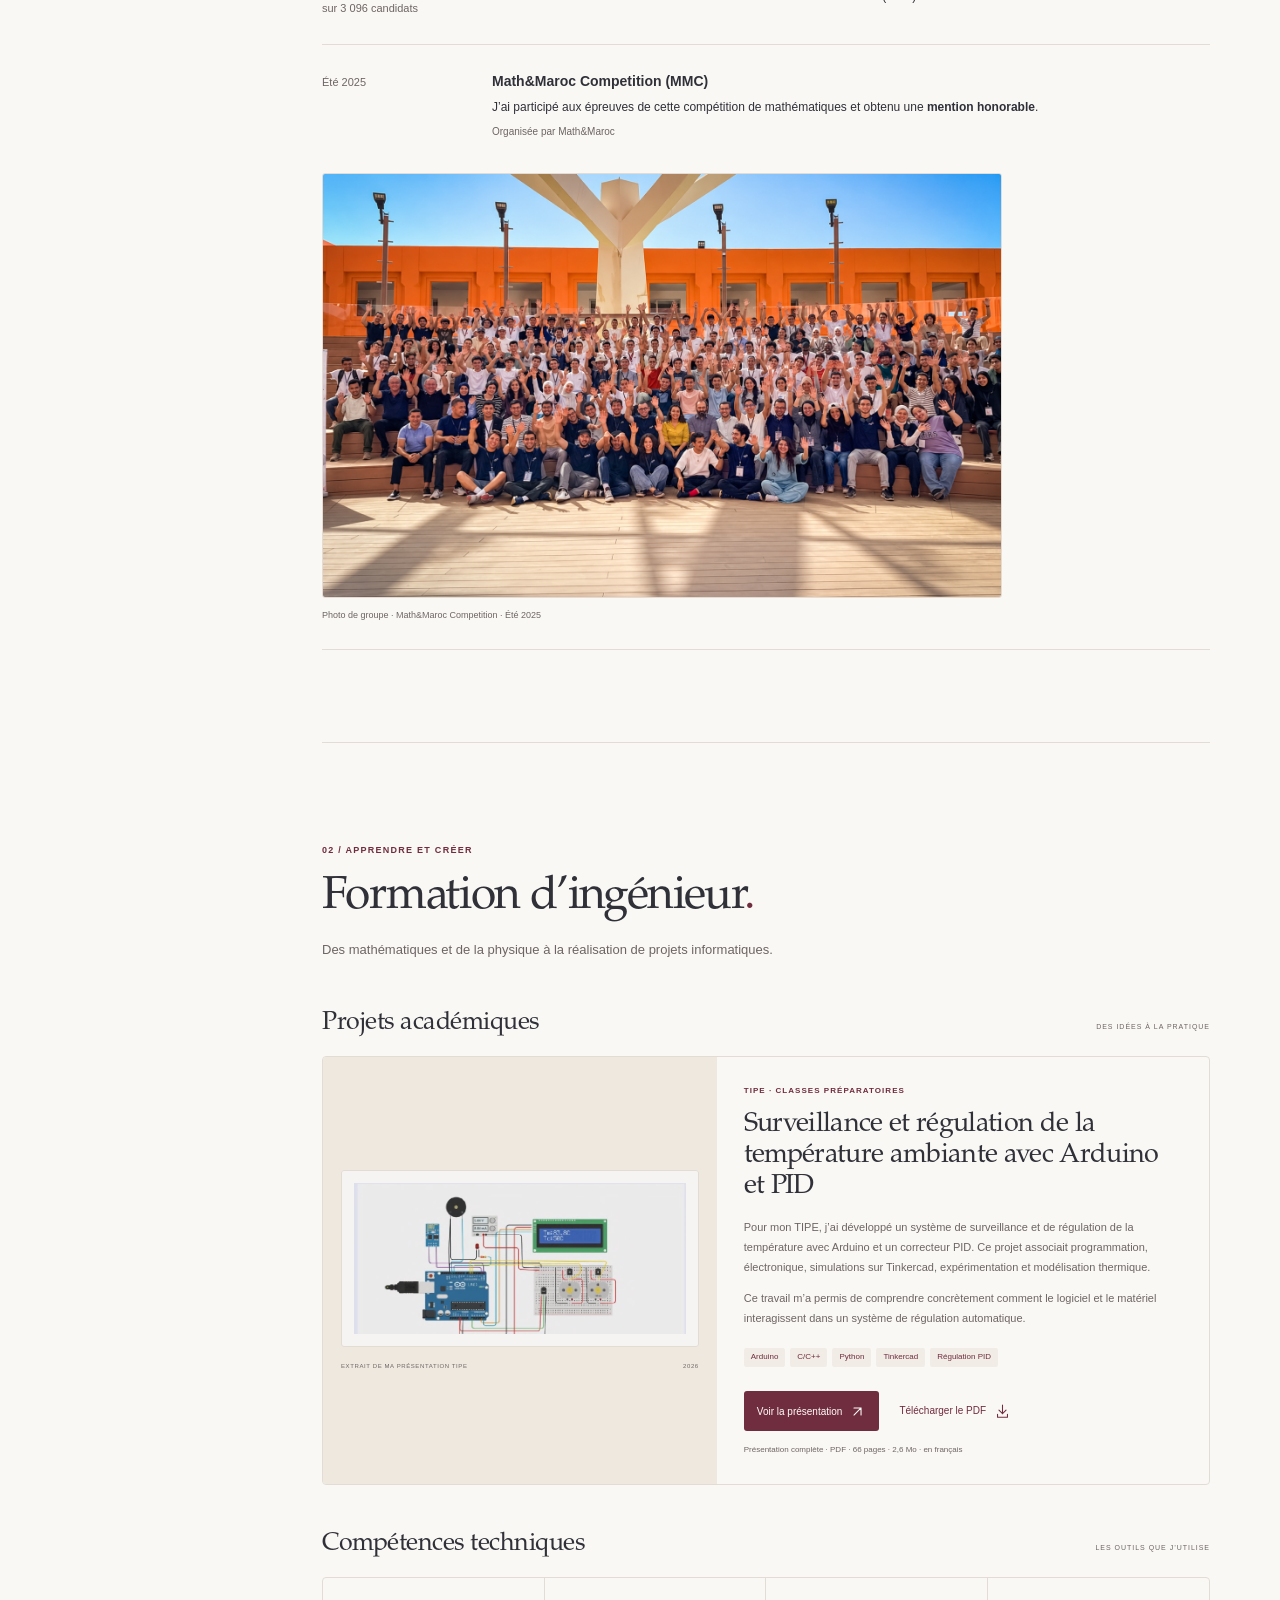
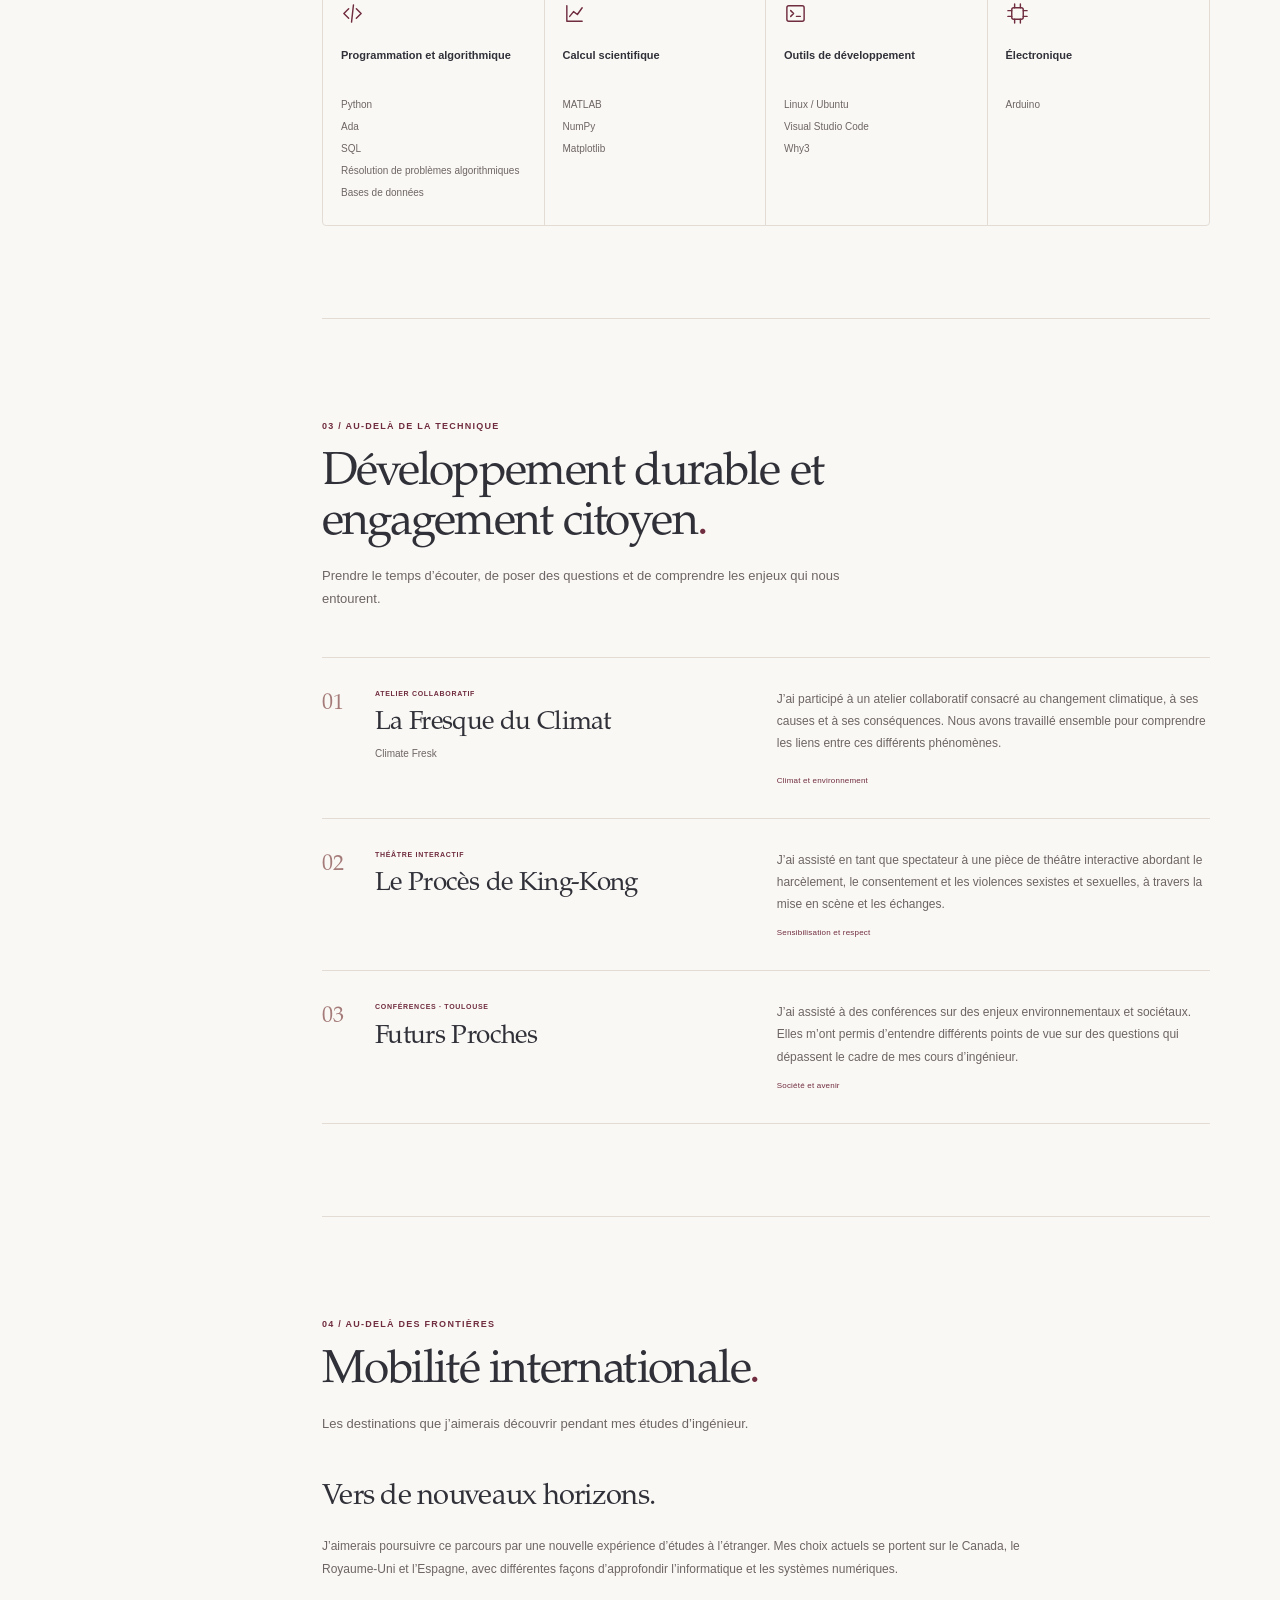
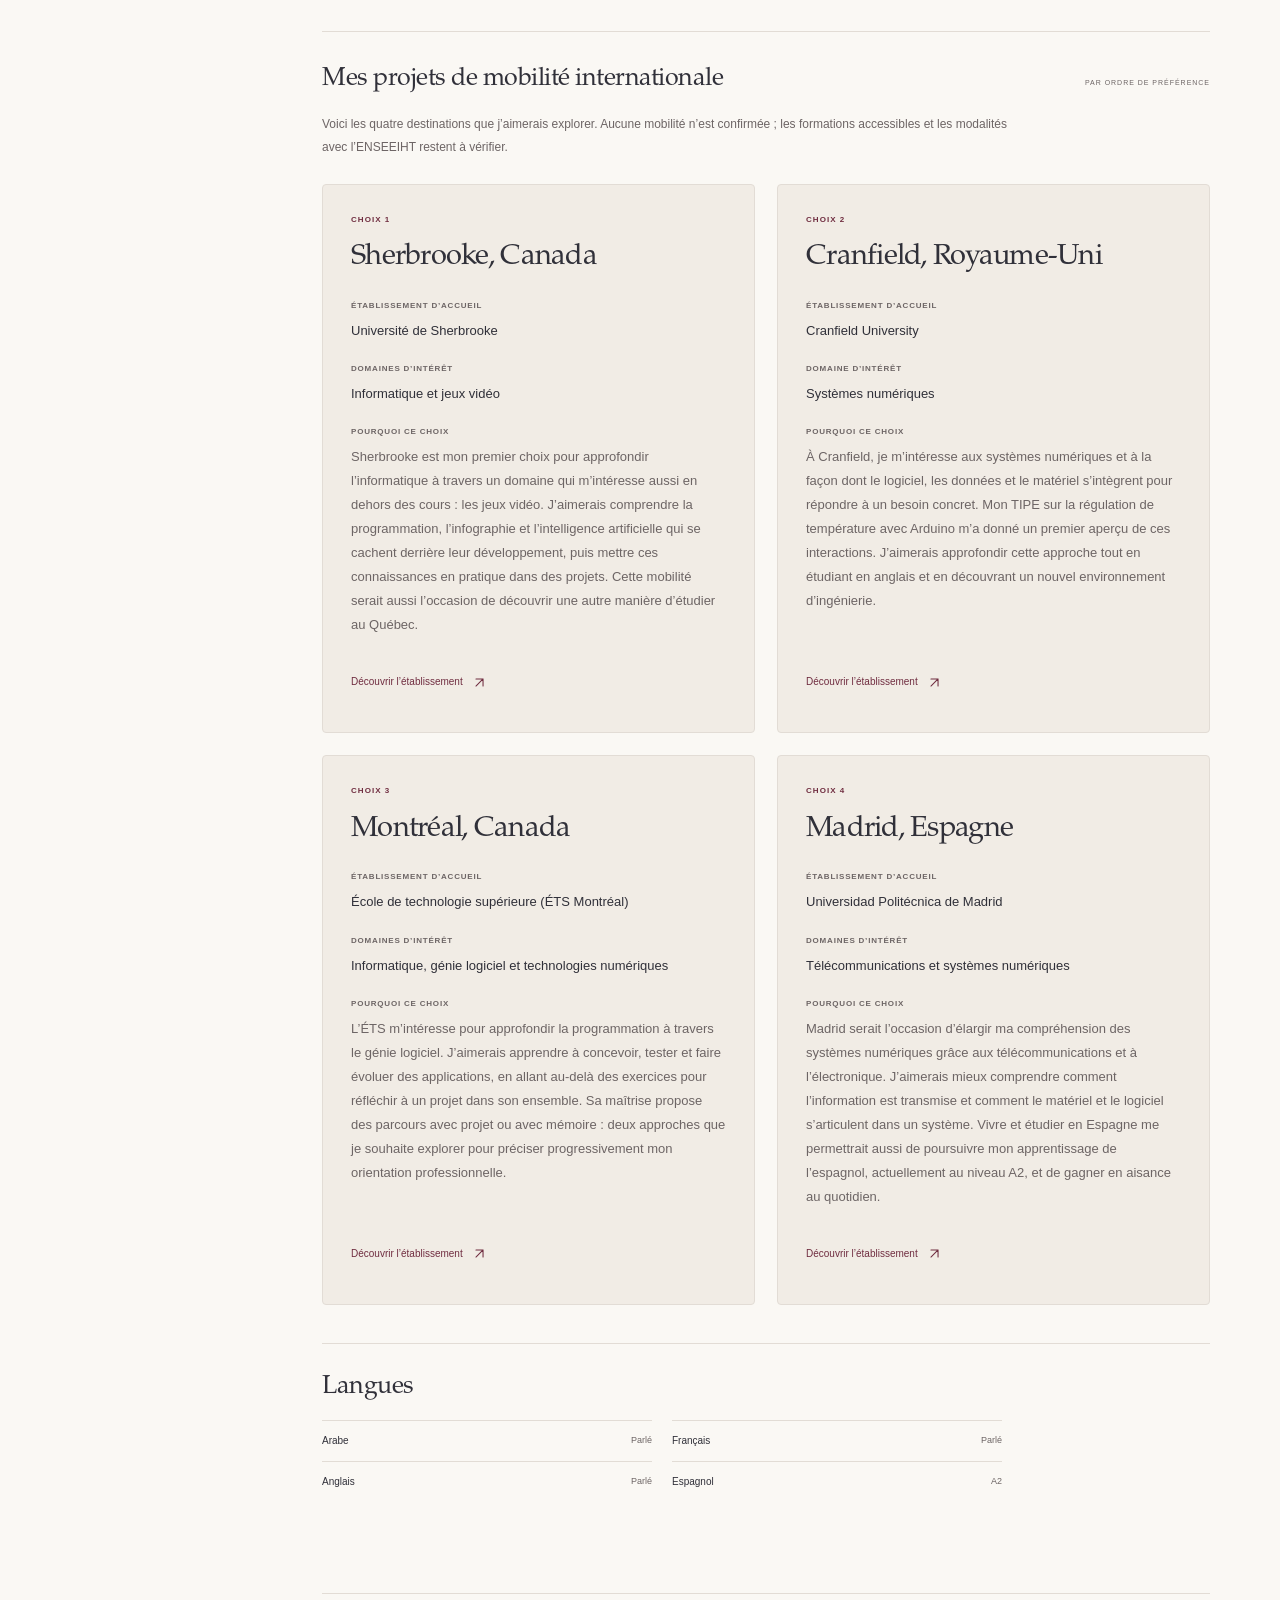
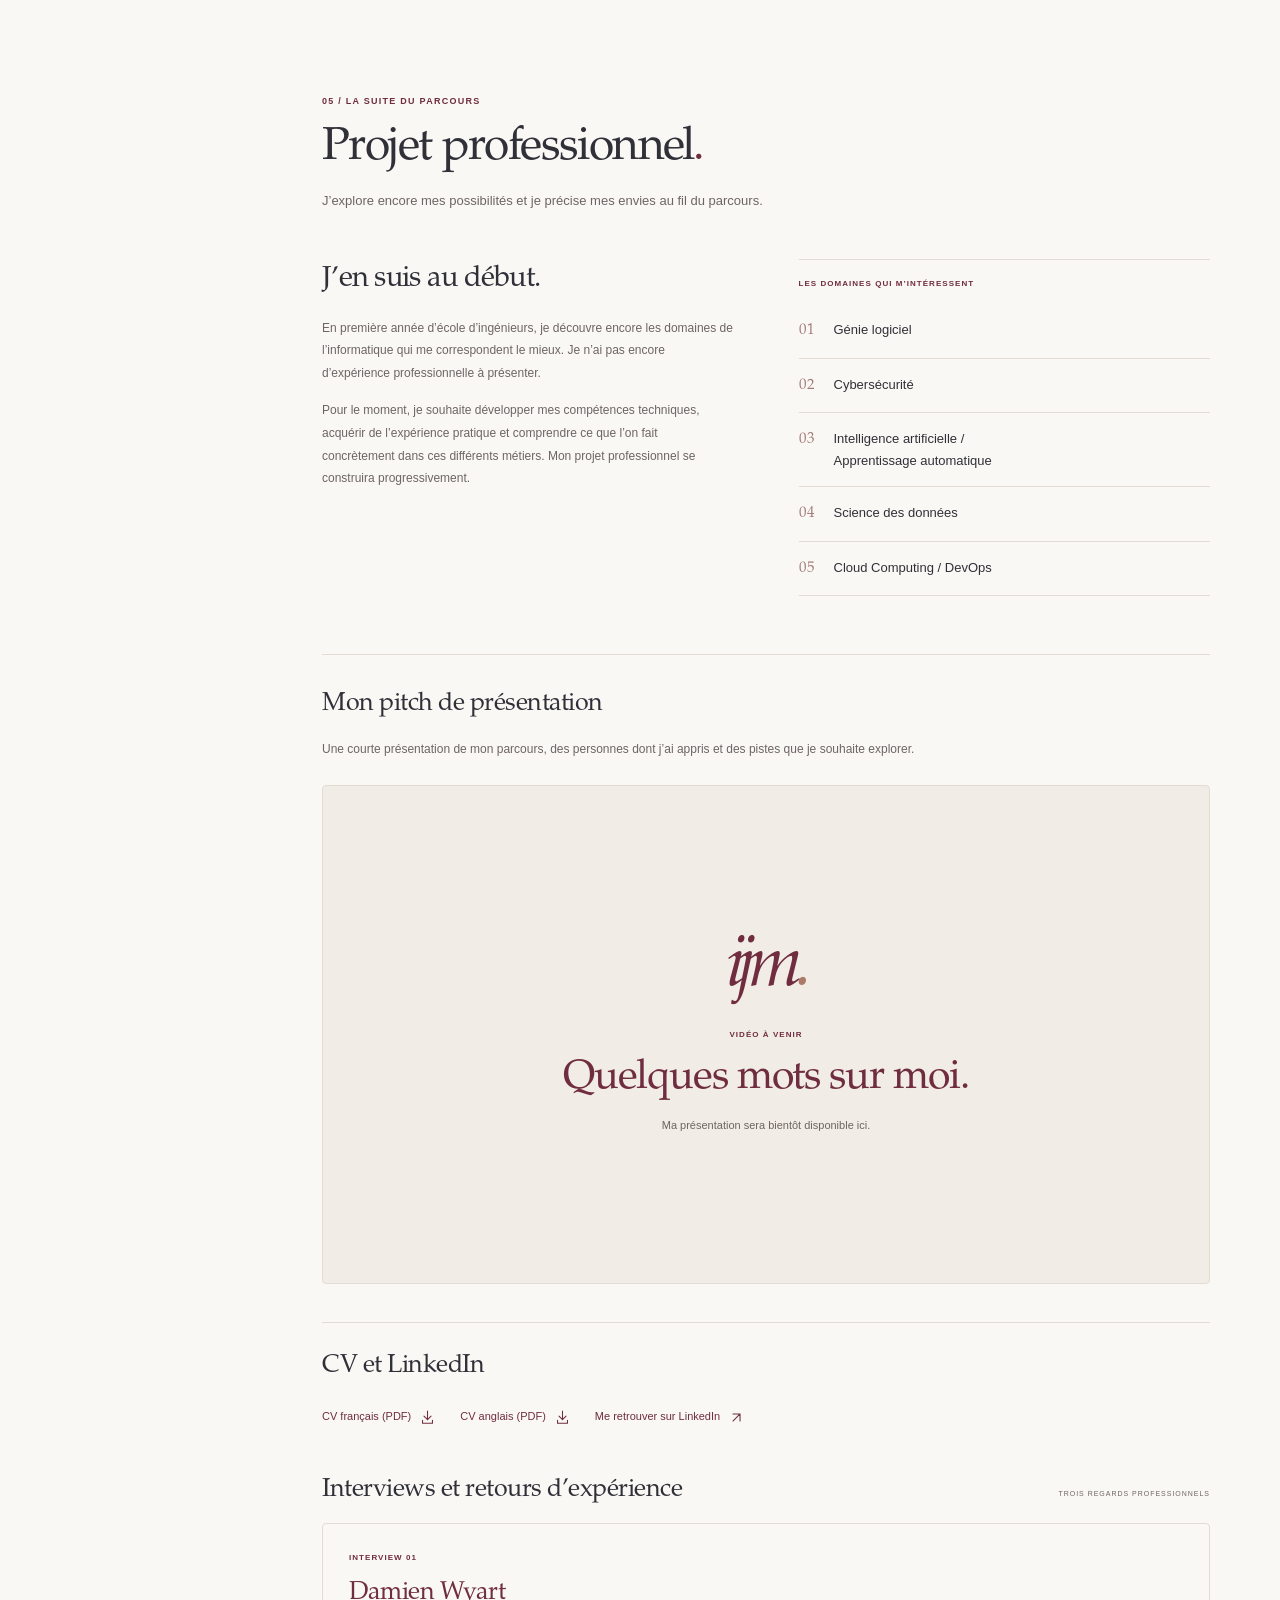
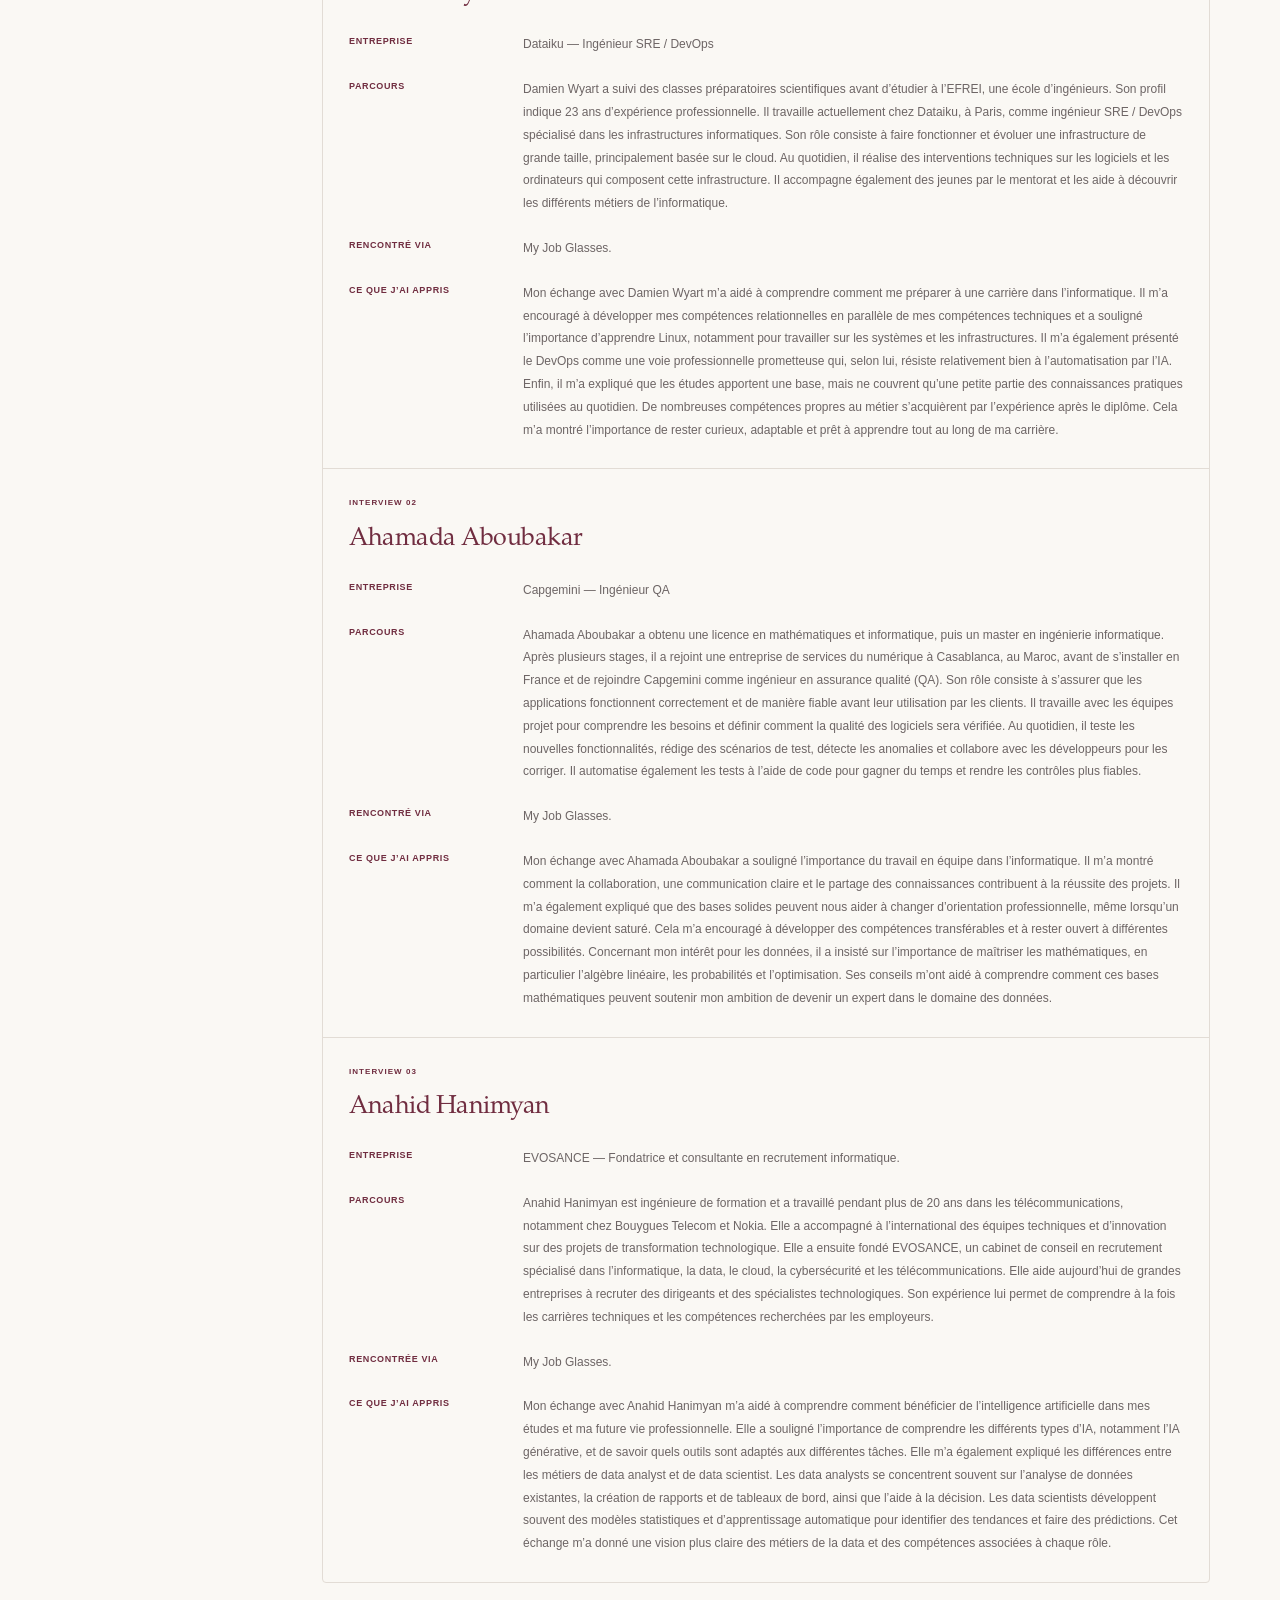
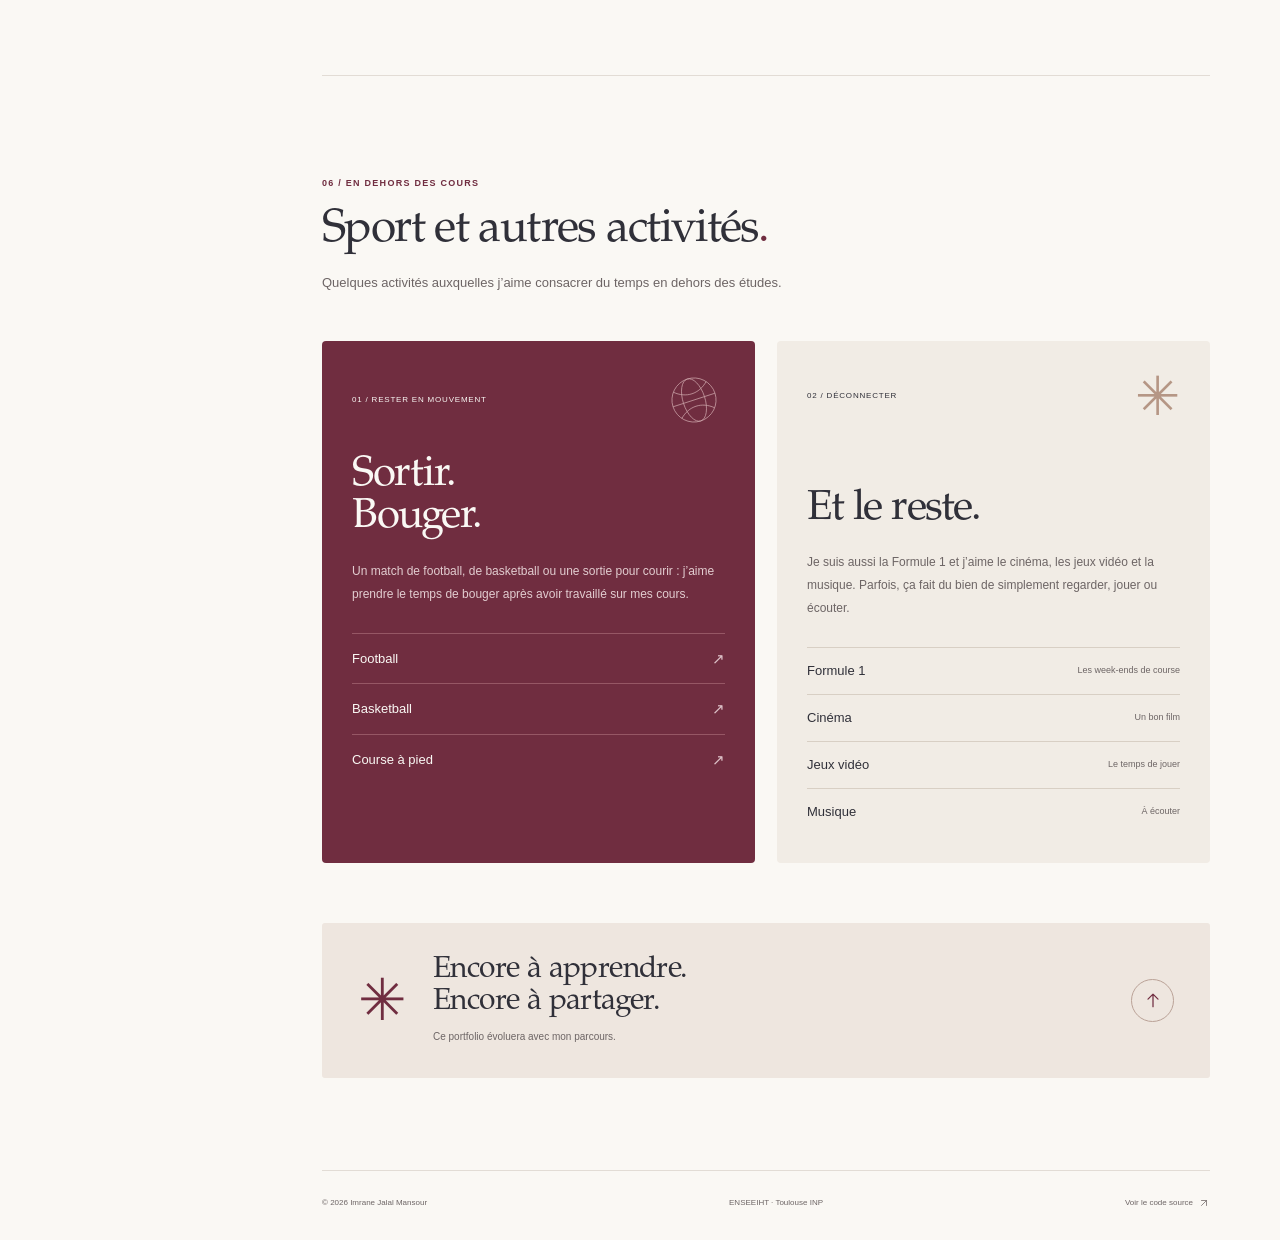
==== commit 8fc92255: "Remove engineering journal label from welcome header" ====
--- a/fr/index.html
+++ b/fr/index.html
@@ -19,7 +19,7 @@
   <link rel="alternate" hreflang="x-default" href="https://imranejalal.github.io/">
   <link rel="icon" type="image/svg+xml" href="/assets/images/favicon.svg">
   <link rel="preload" href="/assets/fonts/editorial.woff" as="font" type="font/woff" crossorigin>
-  <link rel="stylesheet" href="/assets/css/styles.css?v=20261030-portrait">
+  <link rel="stylesheet" href="/assets/css/styles.css?v=20261030-topline">
   <script defer src="/assets/js/settings.js?v=20261027-pitch"></script>
   <script defer src="/assets/js/main.js?v=20261028-organization"></script>
   <title>Imrane Jalal Mansour — Un parcours d’ingénieur</title>
@@ -70,7 +70,7 @@
 
   <main id="main" tabindex="-1">
     <section class="welcome section" id="welcome" aria-labelledby="welcome-title">
-      <div class="topline"><span>MON CARNET D’ÉLÈVE INGÉNIEUR</span><span>DEPUIS 2026 <span class="tiny-star" aria-hidden="true">✳</span></span></div>
+      <div class="topline"><span>DEPUIS 2026 <span class="tiny-star" aria-hidden="true">✳</span></span></div>
       <div class="hero">
         <div class="hero-copy">
           <p class="eyebrow"><span class="status-dot" aria-hidden="true"></span>SCIENCES DU NUMÉRIQUE · ENSEEIHT</p>
--- a/assets/css/styles.css
+++ b/assets/css/styles.css
@@ -130,3 +130,6 @@
 .hero-portrait img{display:block;width:100%;height:auto}
 @media(max-width:700px){.hero-portrait{width:calc(100% - 8px);max-width:300px;justify-self:center;margin-top:12px;box-shadow:4px 5px 0 #EEE8E0}}
 @media print{.hero-portrait{max-width:230px;box-shadow:none}}
+
+/* Keep the year aligned at the right after removing the journal label. */
+.topline{justify-content:flex-end}
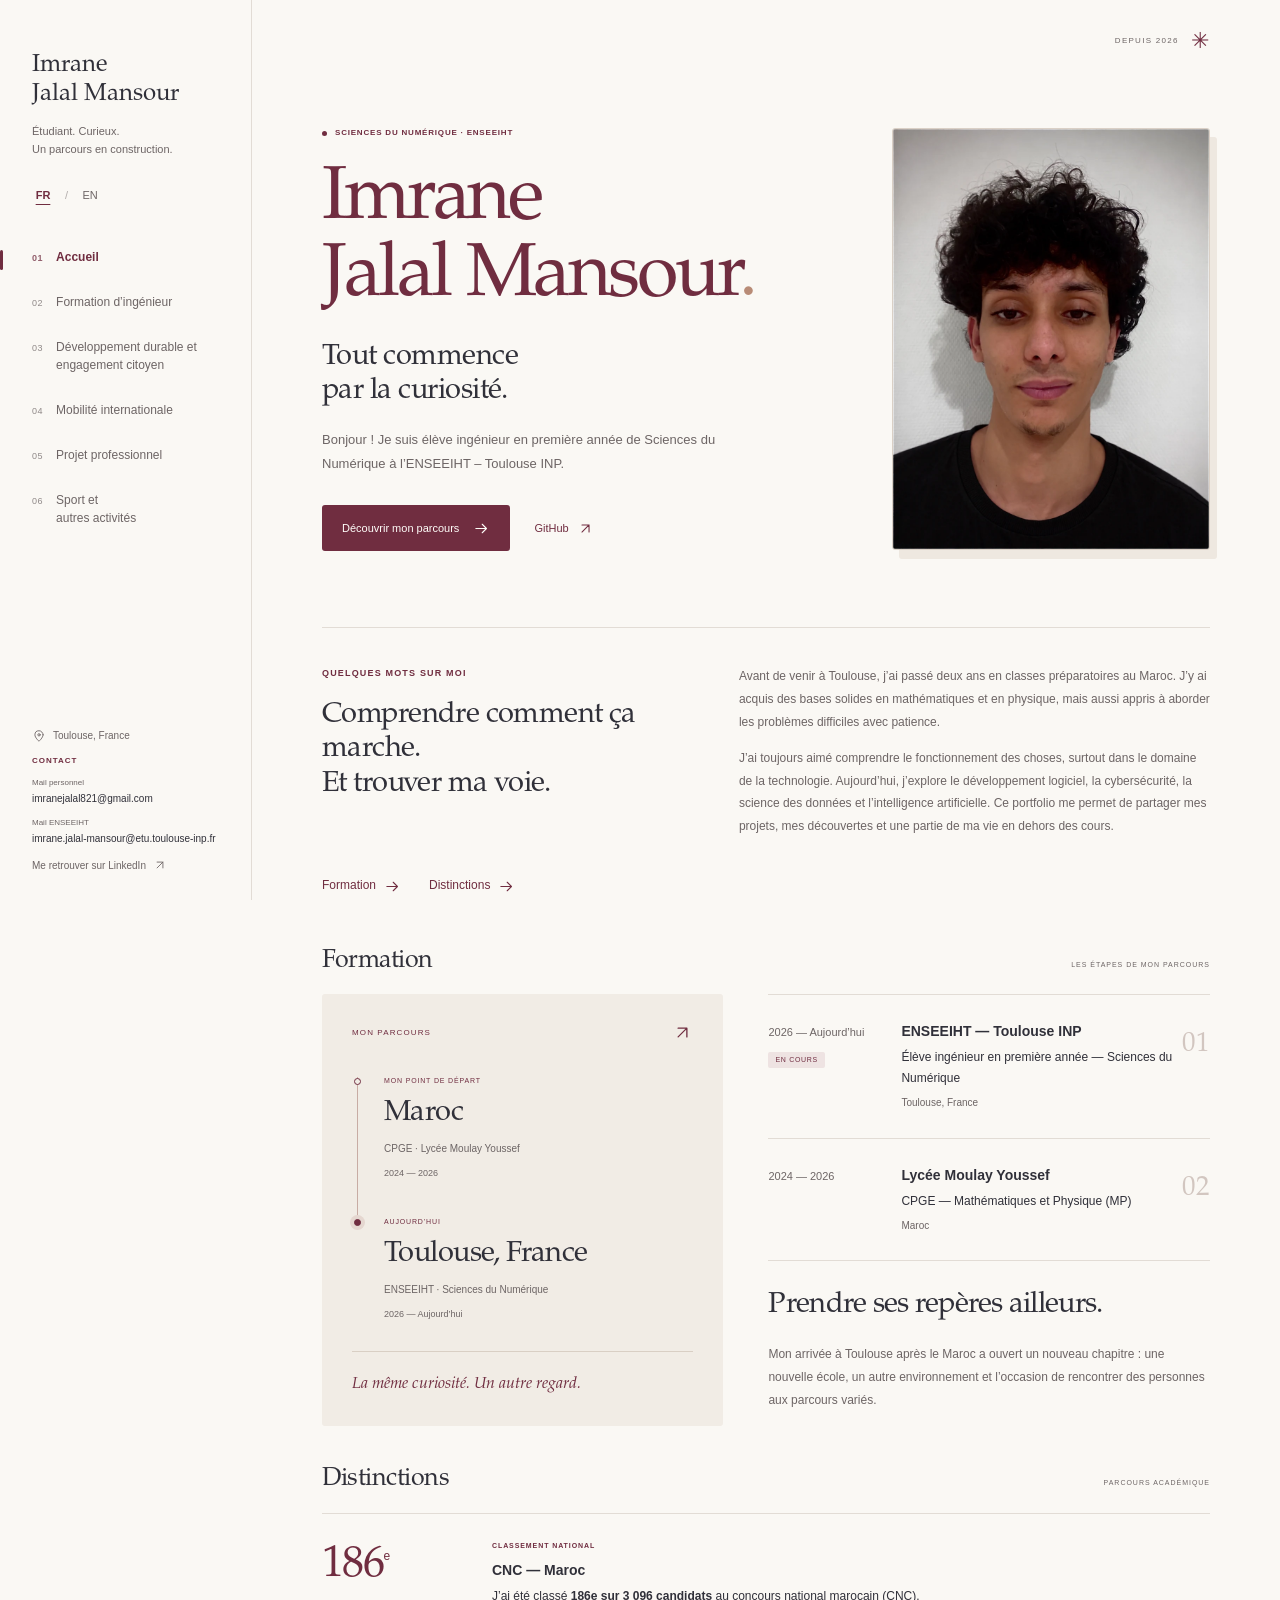
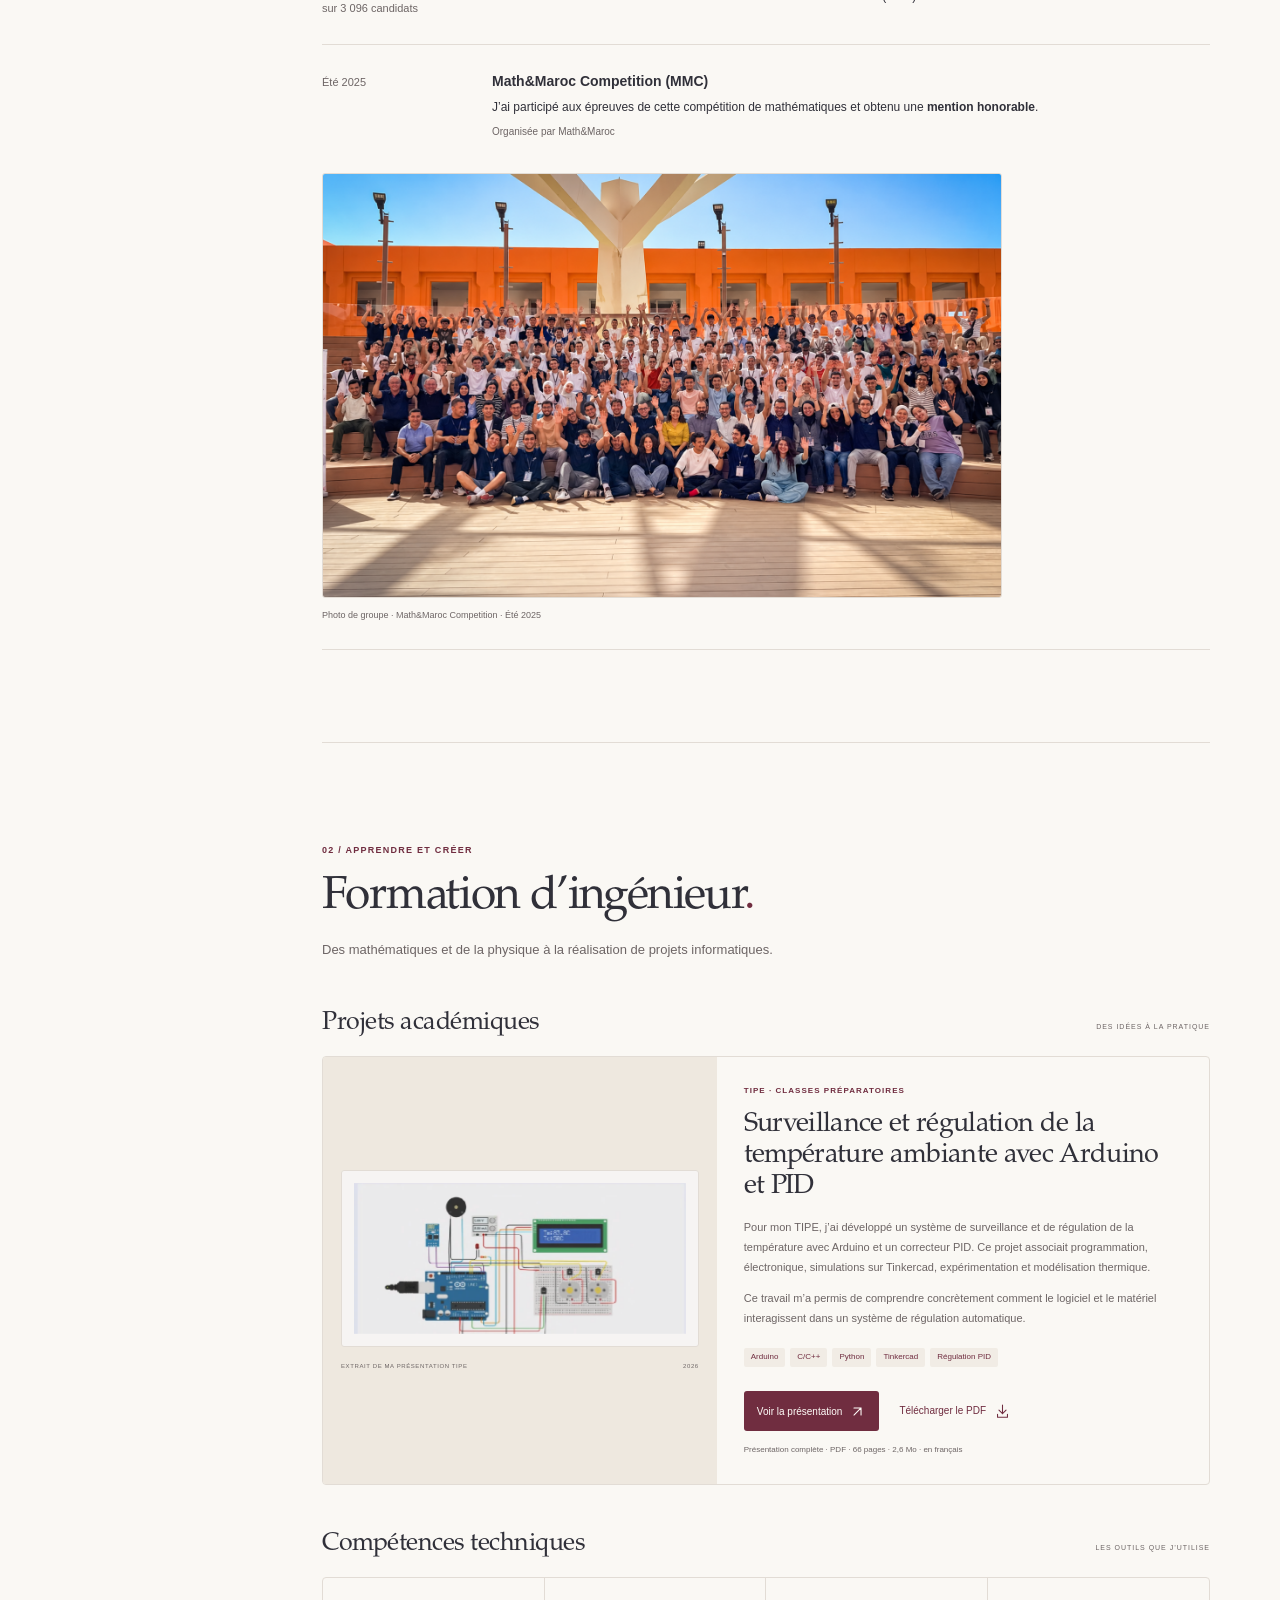
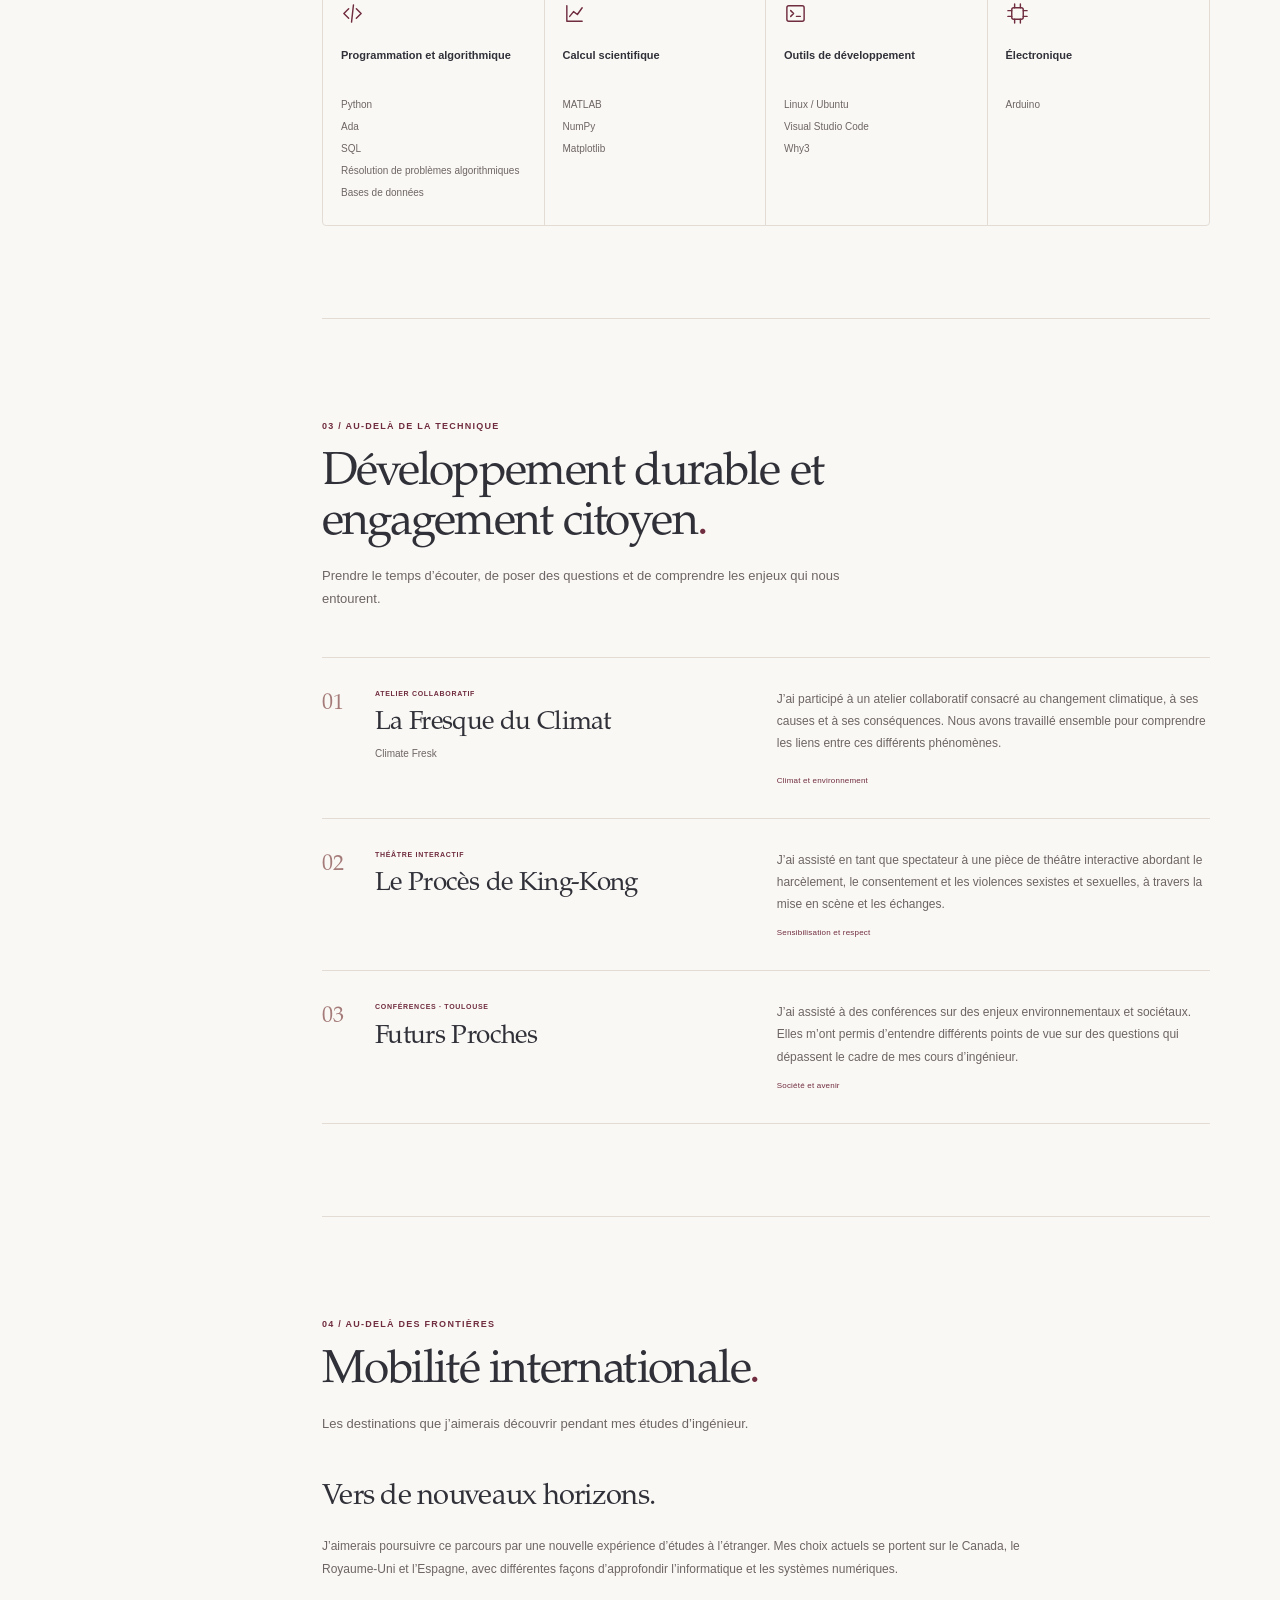
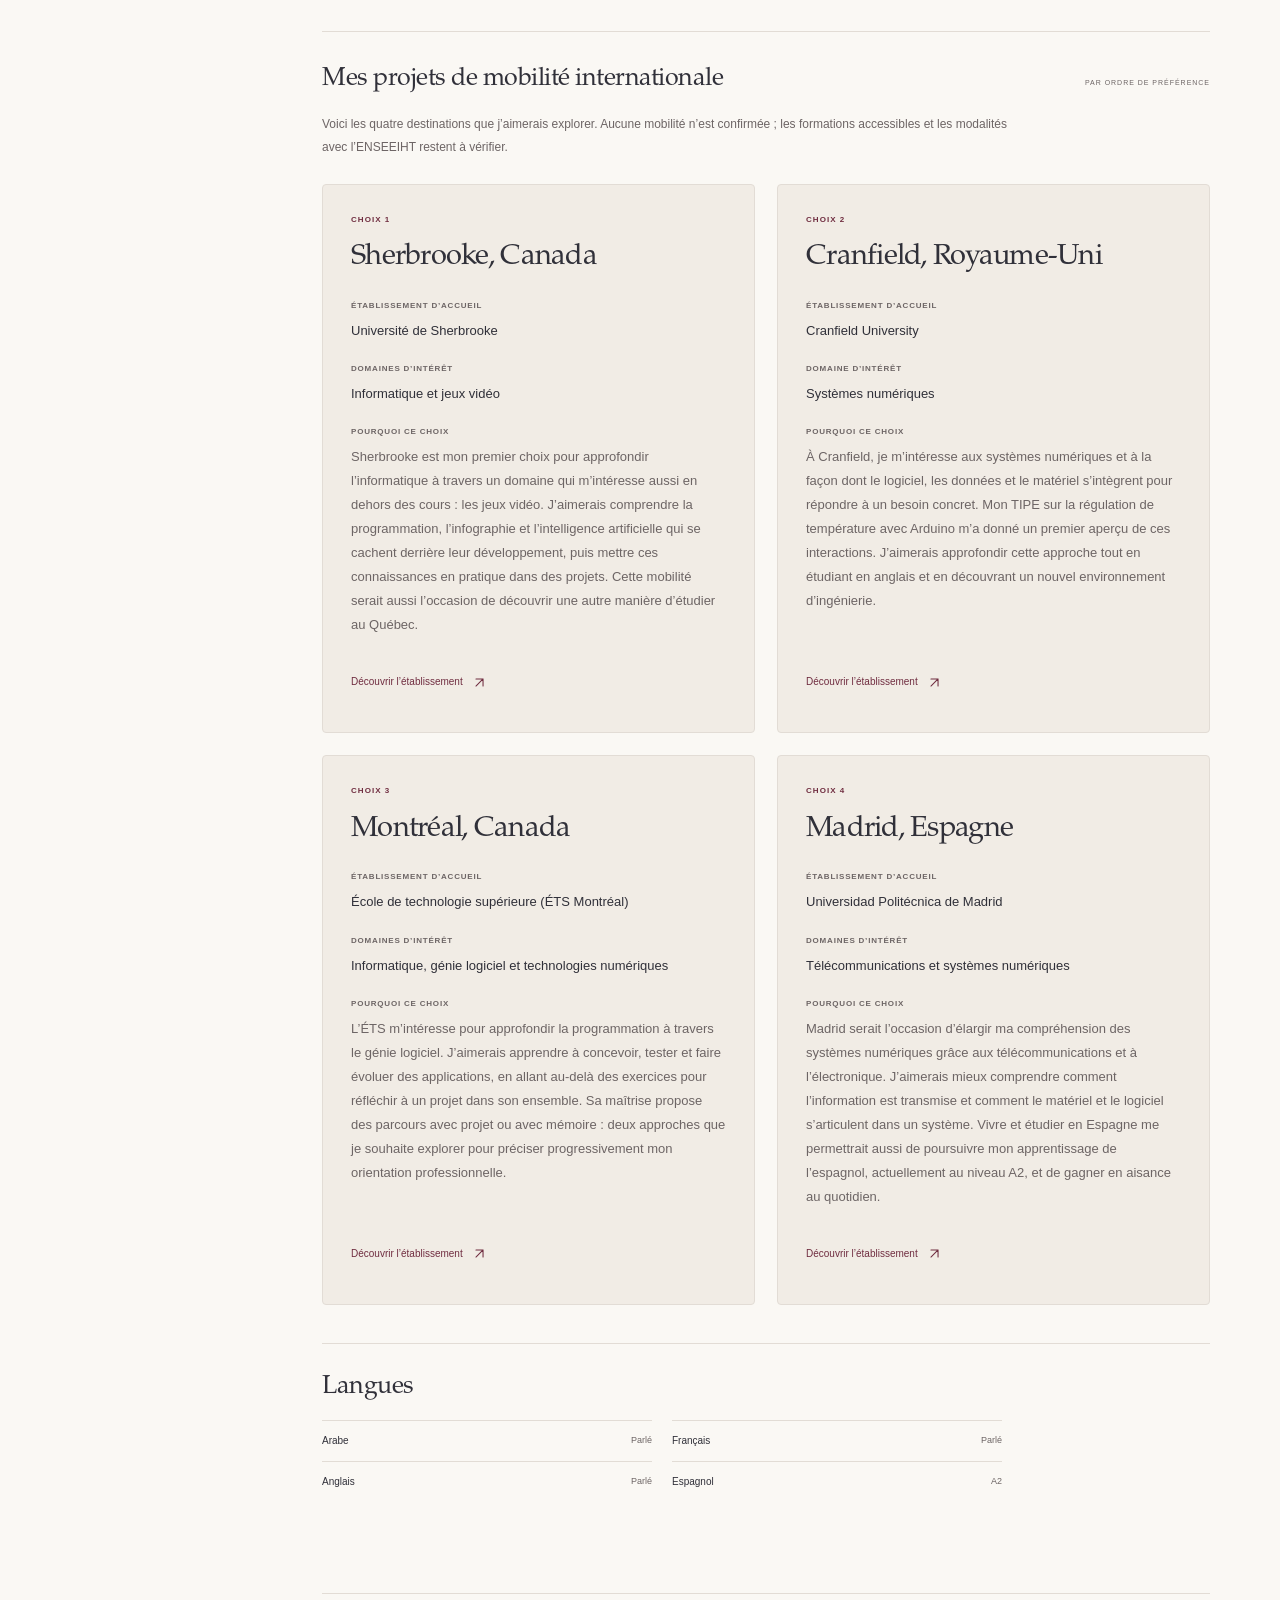
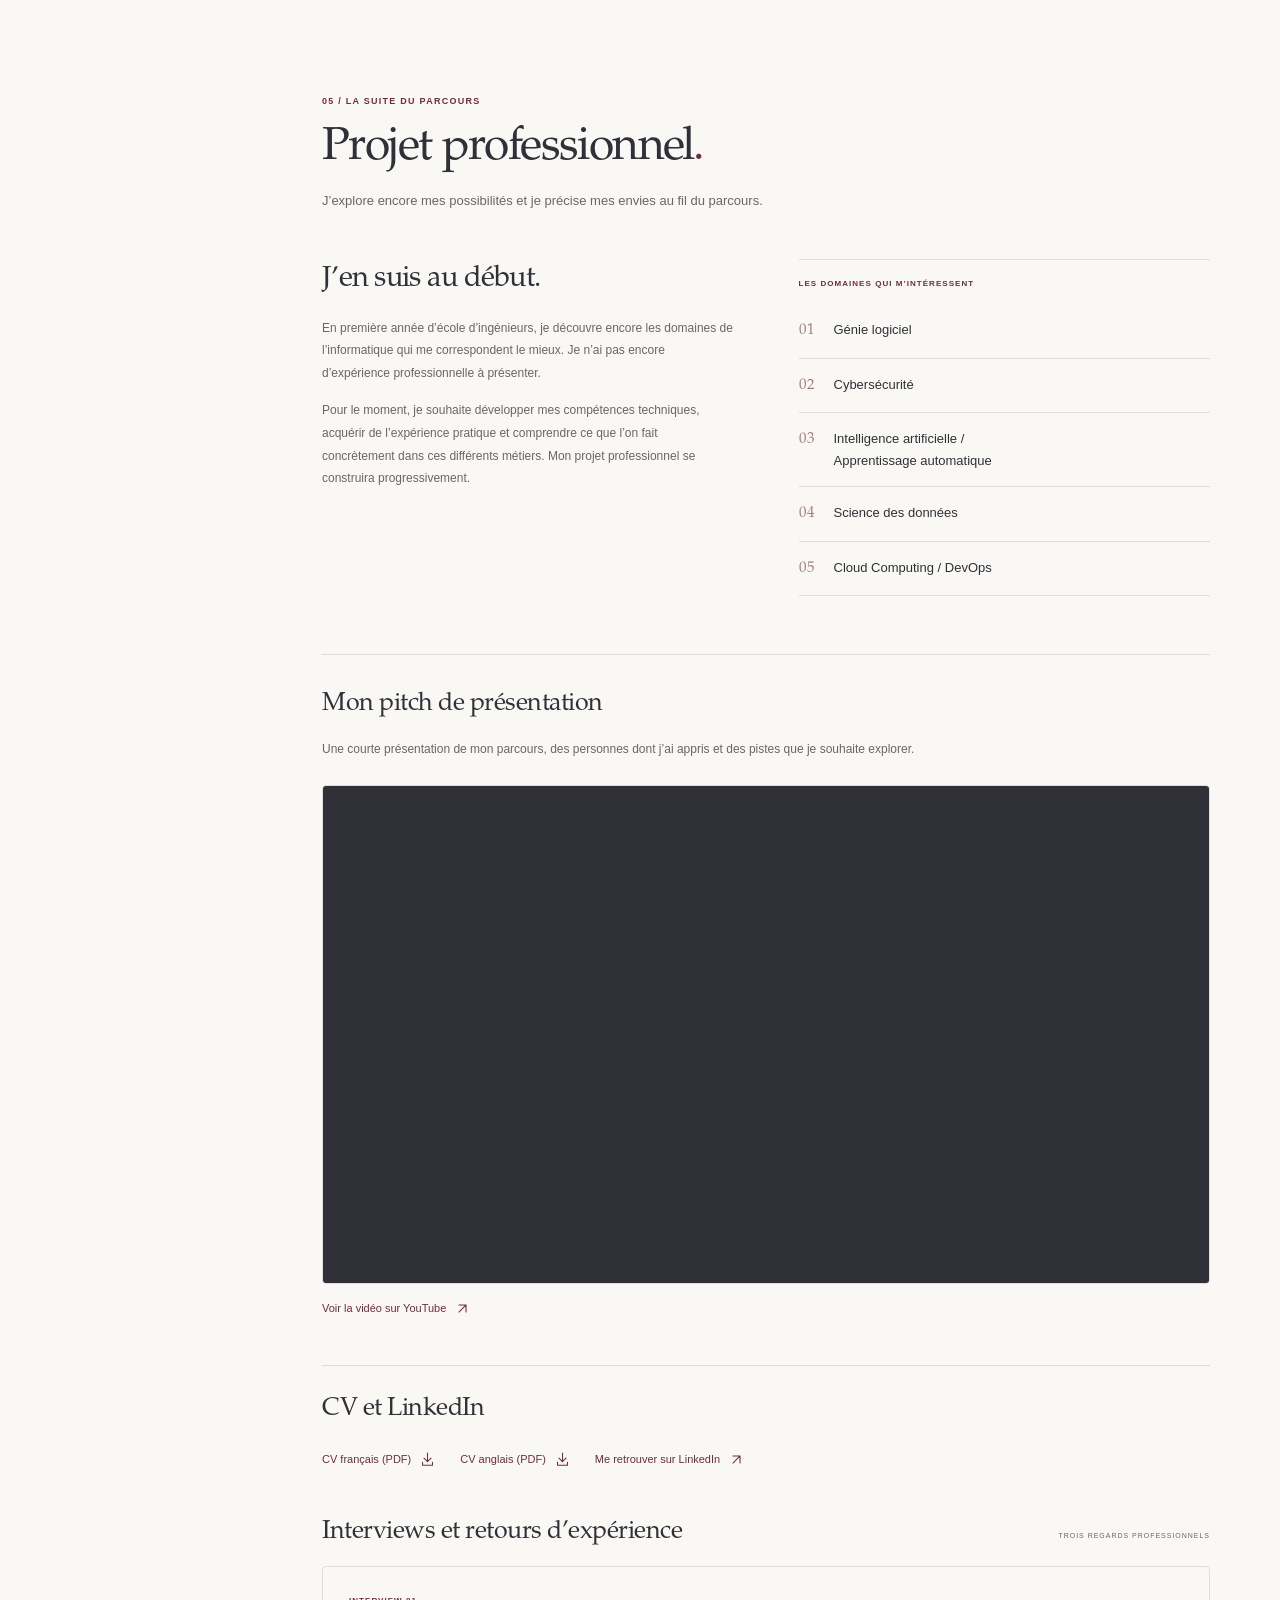
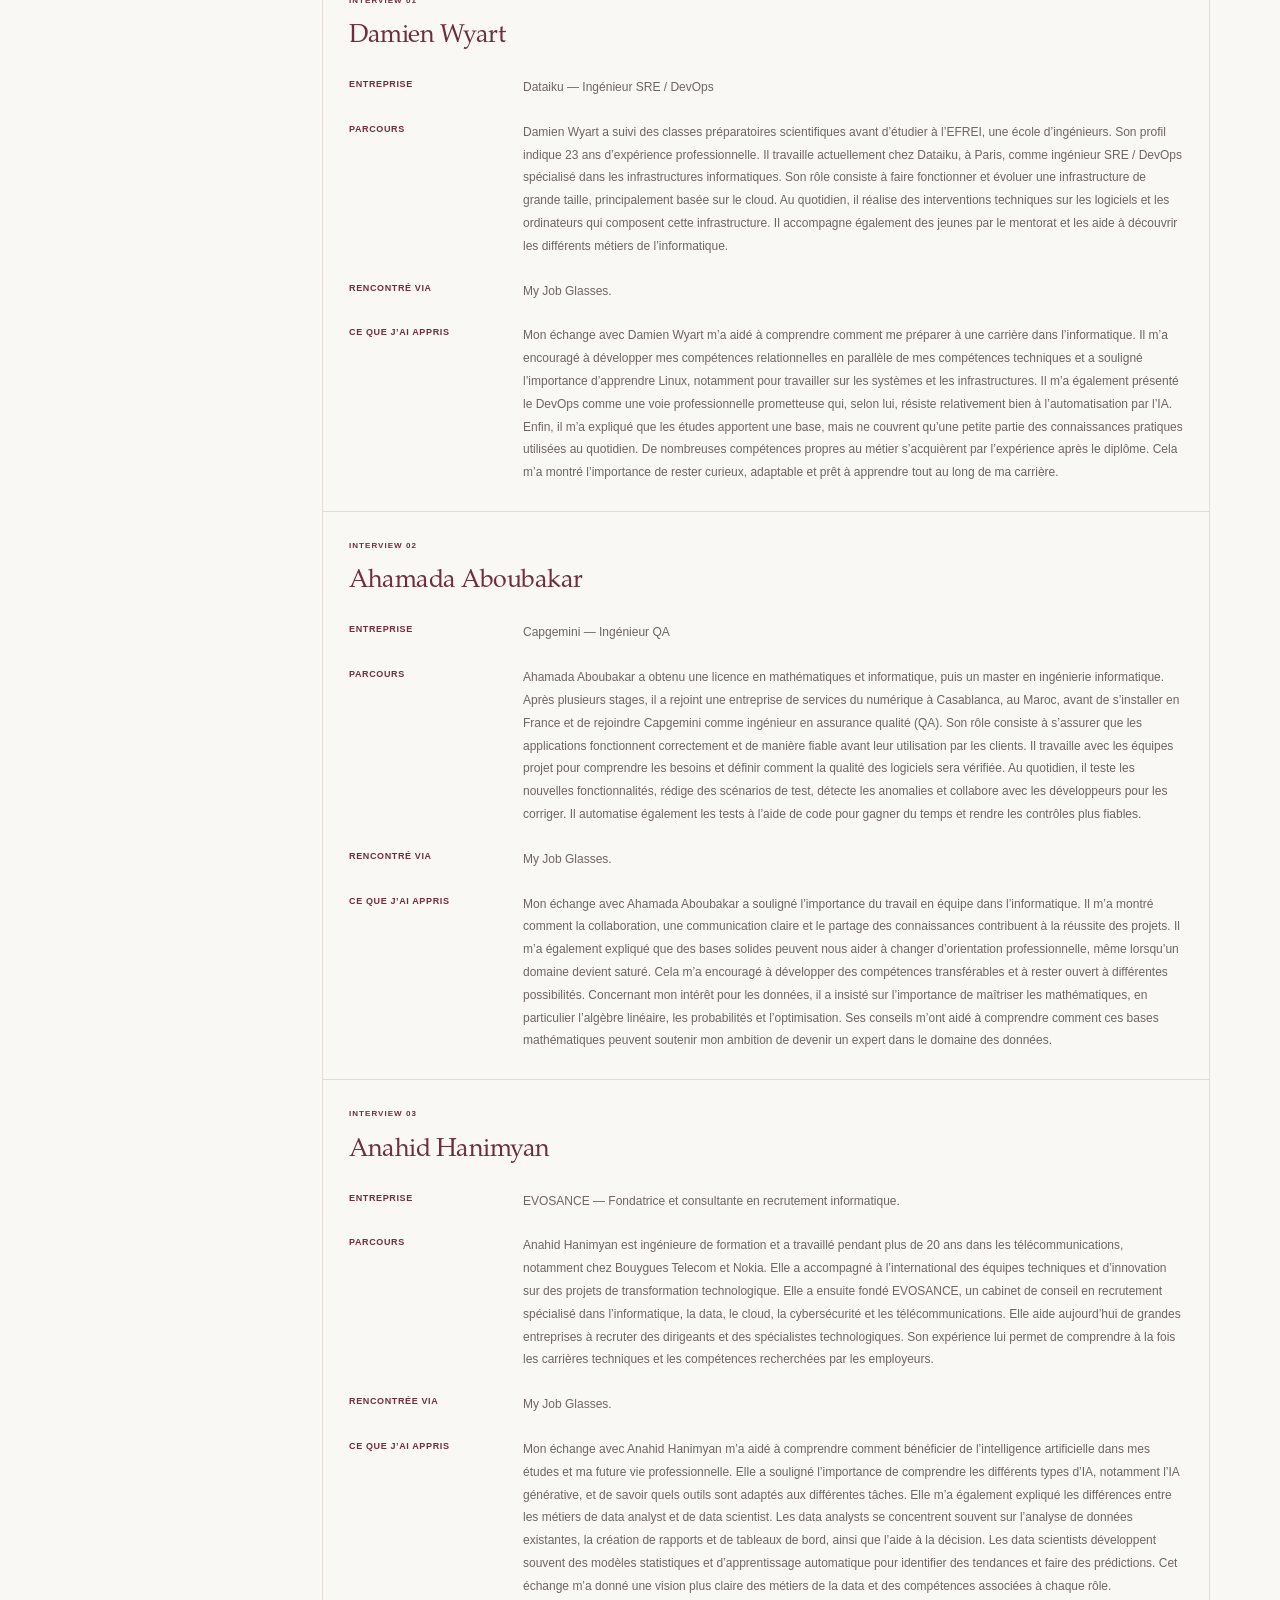
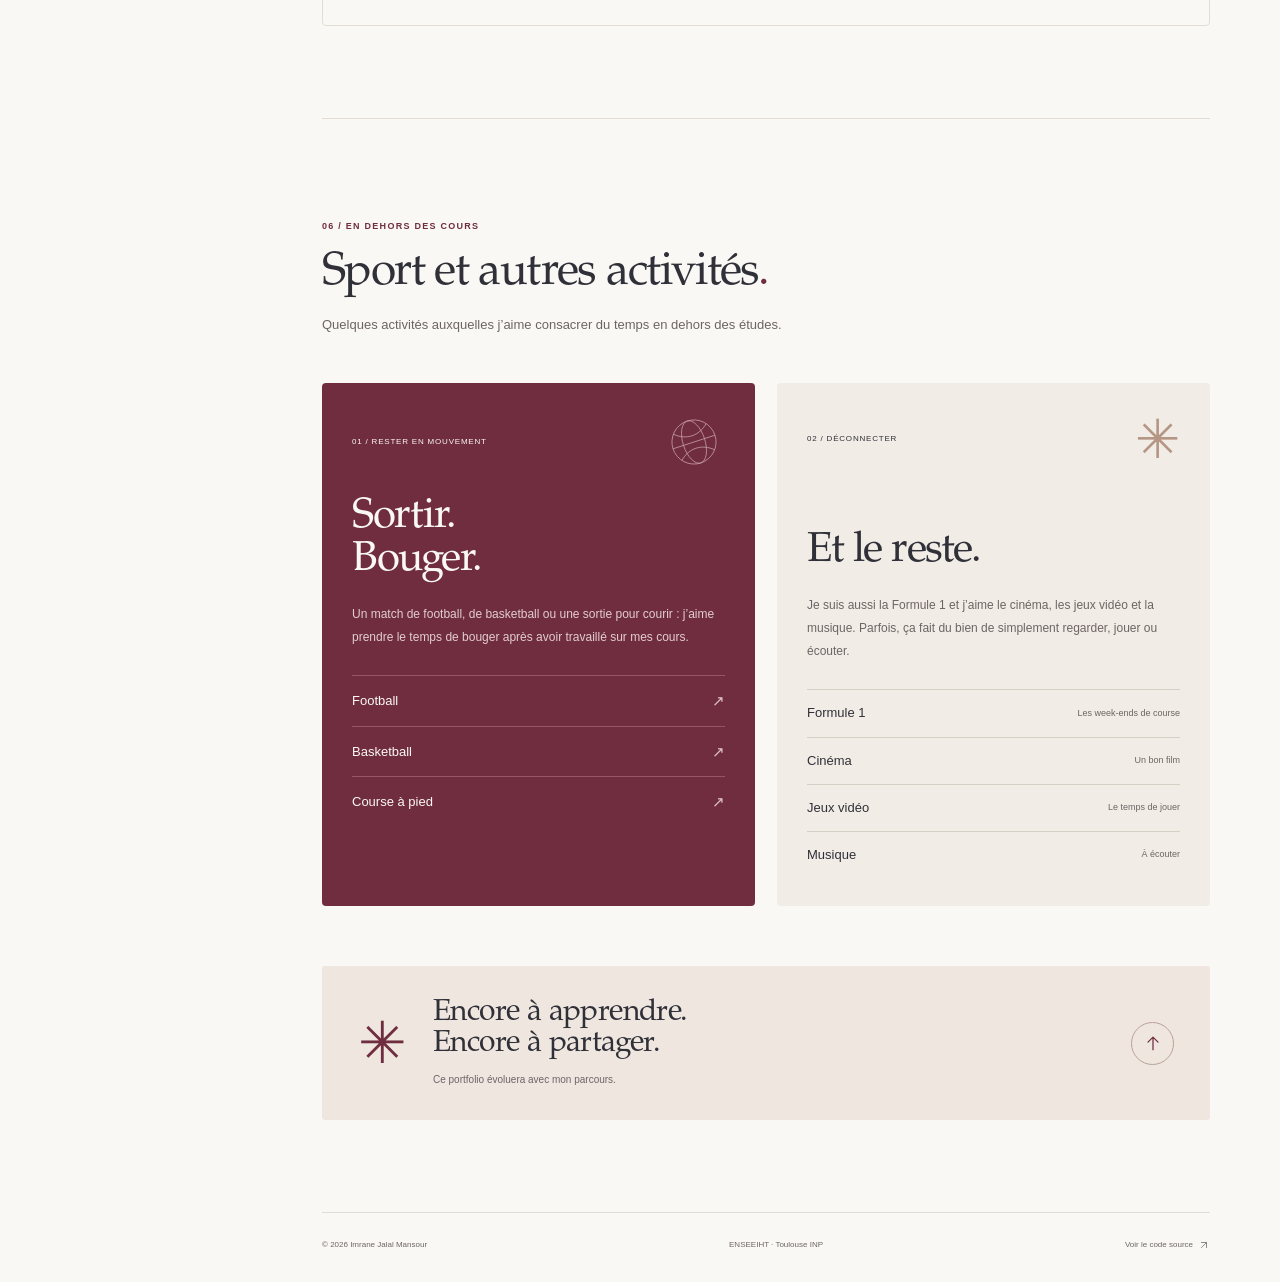
==== commit 039a2e95: "Embed YouTube pitch video in English and French portfolio" ====
--- a/fr/index.html
+++ b/fr/index.html
@@ -19,9 +19,9 @@
   <link rel="alternate" hreflang="x-default" href="https://imranejalal.github.io/">
   <link rel="icon" type="image/svg+xml" href="/assets/images/favicon.svg">
   <link rel="preload" href="/assets/fonts/editorial.woff" as="font" type="font/woff" crossorigin>
-  <link rel="stylesheet" href="/assets/css/styles.css?v=20261030-topline">
-  <script defer src="/assets/js/settings.js?v=20261027-pitch"></script>
-  <script defer src="/assets/js/main.js?v=20261028-organization"></script>
+  <link rel="stylesheet" href="/assets/css/styles.css?v=20261031-youtube-embed">
+  <script defer src="/assets/js/settings.js?v=20261031-youtube-embed"></script>
+  <script defer src="/assets/js/main.js?v=20261031-youtube-embed"></script>
   <title>Imrane Jalal Mansour — Un parcours d’ingénieur</title>
 </head>
 <body>
@@ -222,19 +222,10 @@
       <div class="career-pitch" id="pitch-video" aria-labelledby="pitch-title">
         <div class="subsection-heading"><h3 id="pitch-title">Mon pitch de présentation</h3></div>
         <p class="pitch-intro">Une courte présentation de mon parcours, des personnes dont j’ai appris et des pistes que je souhaite explorer.</p>
-        <div class="pitch-frame">
-          <video id="pitch-player" class="pitch-player" controls playsinline preload="metadata" aria-label="Présentation personnelle d’Imrane Jalal Mansour, en anglais" hidden>
-            Votre navigateur ne peut pas lire cette vidéo. <a href="/assets/video/pitch.mp4">Télécharger la vidéo de présentation</a>.
-          </video>
-          <div class="pitch-waiting" id="pitch-waiting">
-            <span class="pitch-monogram" aria-hidden="true">ijm<span>.</span></span>
-            <p class="eyebrow">VIDÉO À VENIR</p>
-            <p class="pitch-waiting-title">Quelques mots sur moi.</p>
-            <p class="pitch-waiting-copy">Ma présentation sera bientôt disponible ici.</p>
-          </div>
-        </div>
-        <p class="pitch-download" id="pitch-download" hidden><a class="text-link" href="/assets/video/pitch.mp4" download="Imrane_Jalal_Mansour_Pitch.mp4">Télécharger la vidéo de présentation<svg class="icon" aria-hidden="true"><use href="#icon-download"/></svg></a></p>
-        <noscript><p class="file-note"><a href="/assets/video/pitch.mp4">Une fois disponible, ouvrir la vidéo de présentation (MP4).</a></p></noscript>
+        <div class="pitch-frame pitch-youtube-frame">
+          <iframe class="pitch-player pitch-youtube" src="https://www.youtube-nocookie.com/embed/jkFv1a_8dXc" title="Pitch de présentation d’Imrane Jalal Mansour" width="1280" height="720" loading="lazy" referrerpolicy="strict-origin-when-cross-origin" allow="autoplay; encrypted-media; picture-in-picture; fullscreen; web-share" allowfullscreen></iframe>
+        </div>
+        <p class="pitch-watch-link"><a class="text-link" href="https://youtu.be/jkFv1a_8dXc" target="_blank" rel="noopener noreferrer">Voir la vidéo sur YouTube<svg class="icon" aria-hidden="true"><use href="#icon-external"/></svg><span class="sr-only"> (s’ouvre dans un nouvel onglet)</span></a></p>
       </div>
       <div class="career-resources" id="professional-links">
         <div class="subsection-heading"><h3>CV et LinkedIn</h3></div>
--- a/assets/css/styles.css
+++ b/assets/css/styles.css
@@ -133,3 +133,9 @@
 
 /* Keep the year aligned at the right after removing the journal label. */
 .topline{justify-content:flex-end}
+
+/* YouTube keeps the pitch player responsive in the existing frame. */
+.pitch-youtube-frame{aspect-ratio:16/9;min-height:0}
+.pitch-youtube{border:0}
+.pitch-watch-link{margin-top:7px}
+@media print{.pitch-youtube-frame,.pitch-watch-link{display:none!important}}
